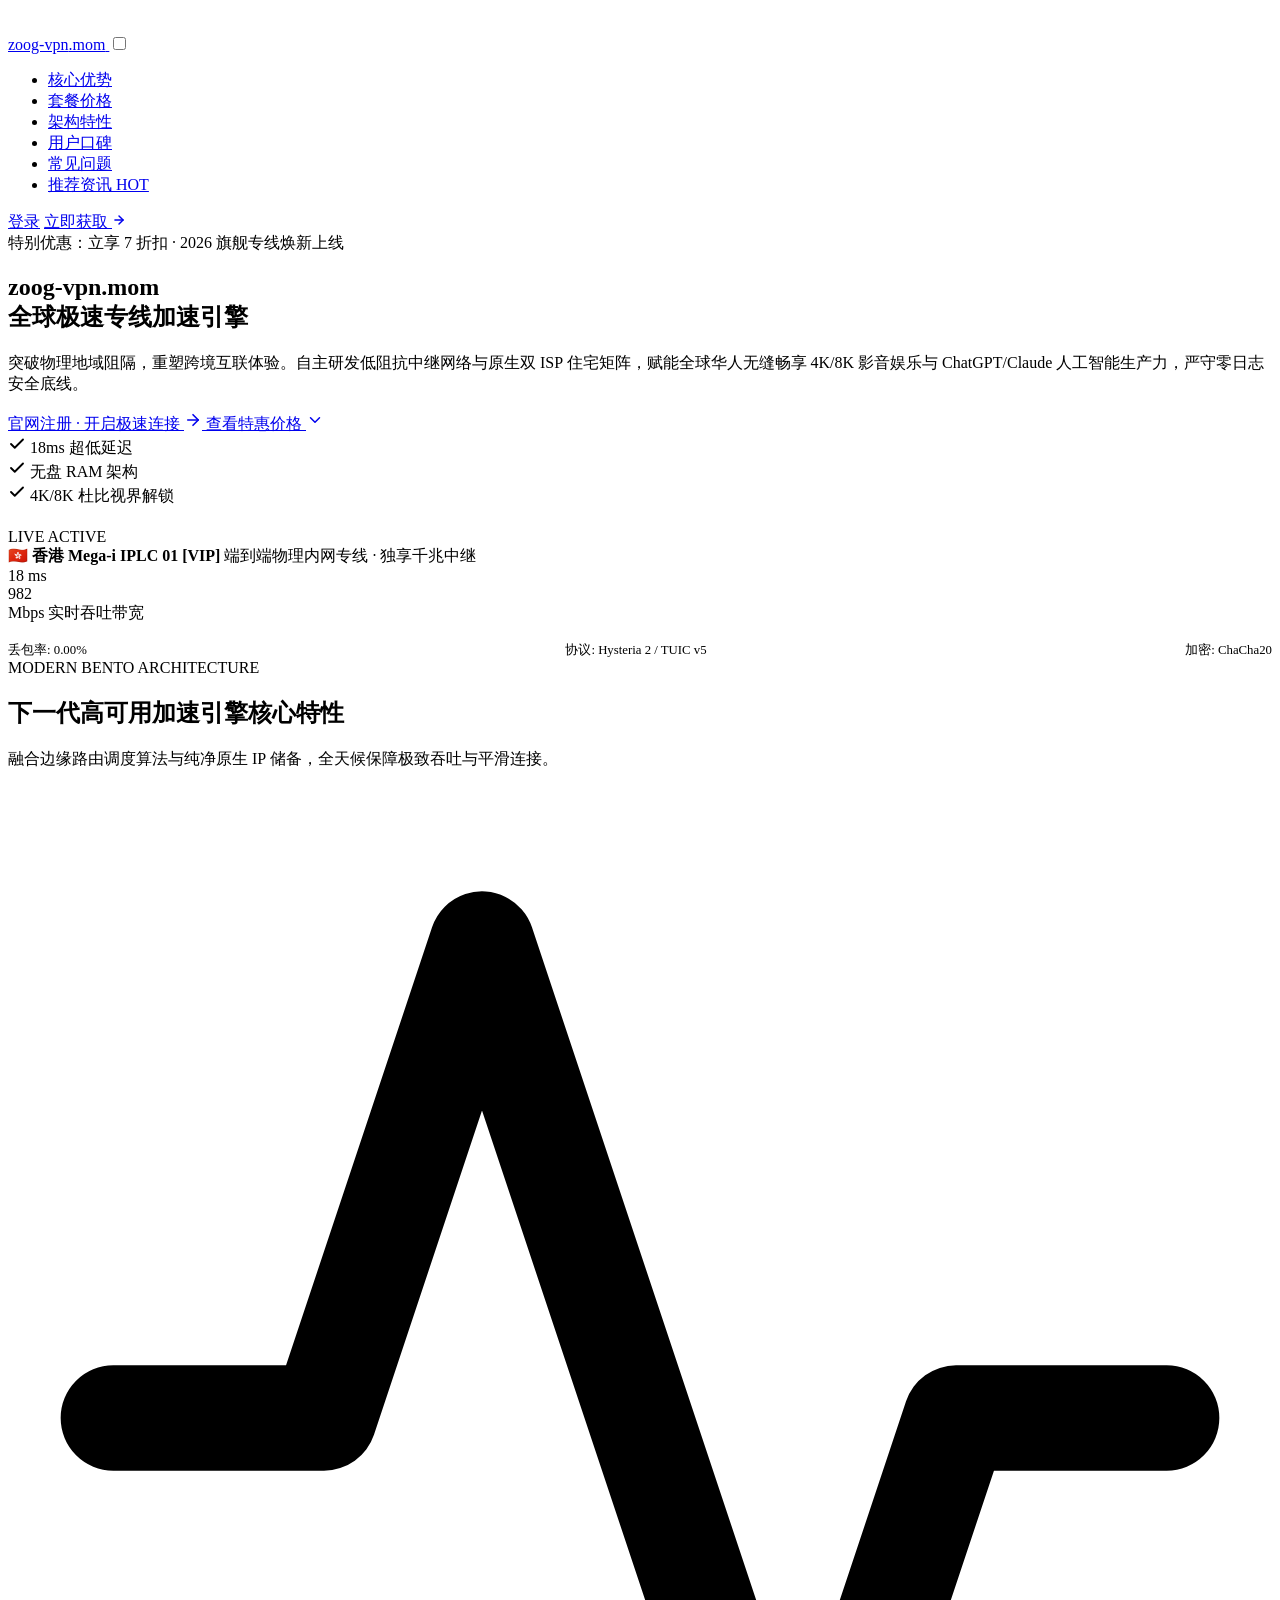
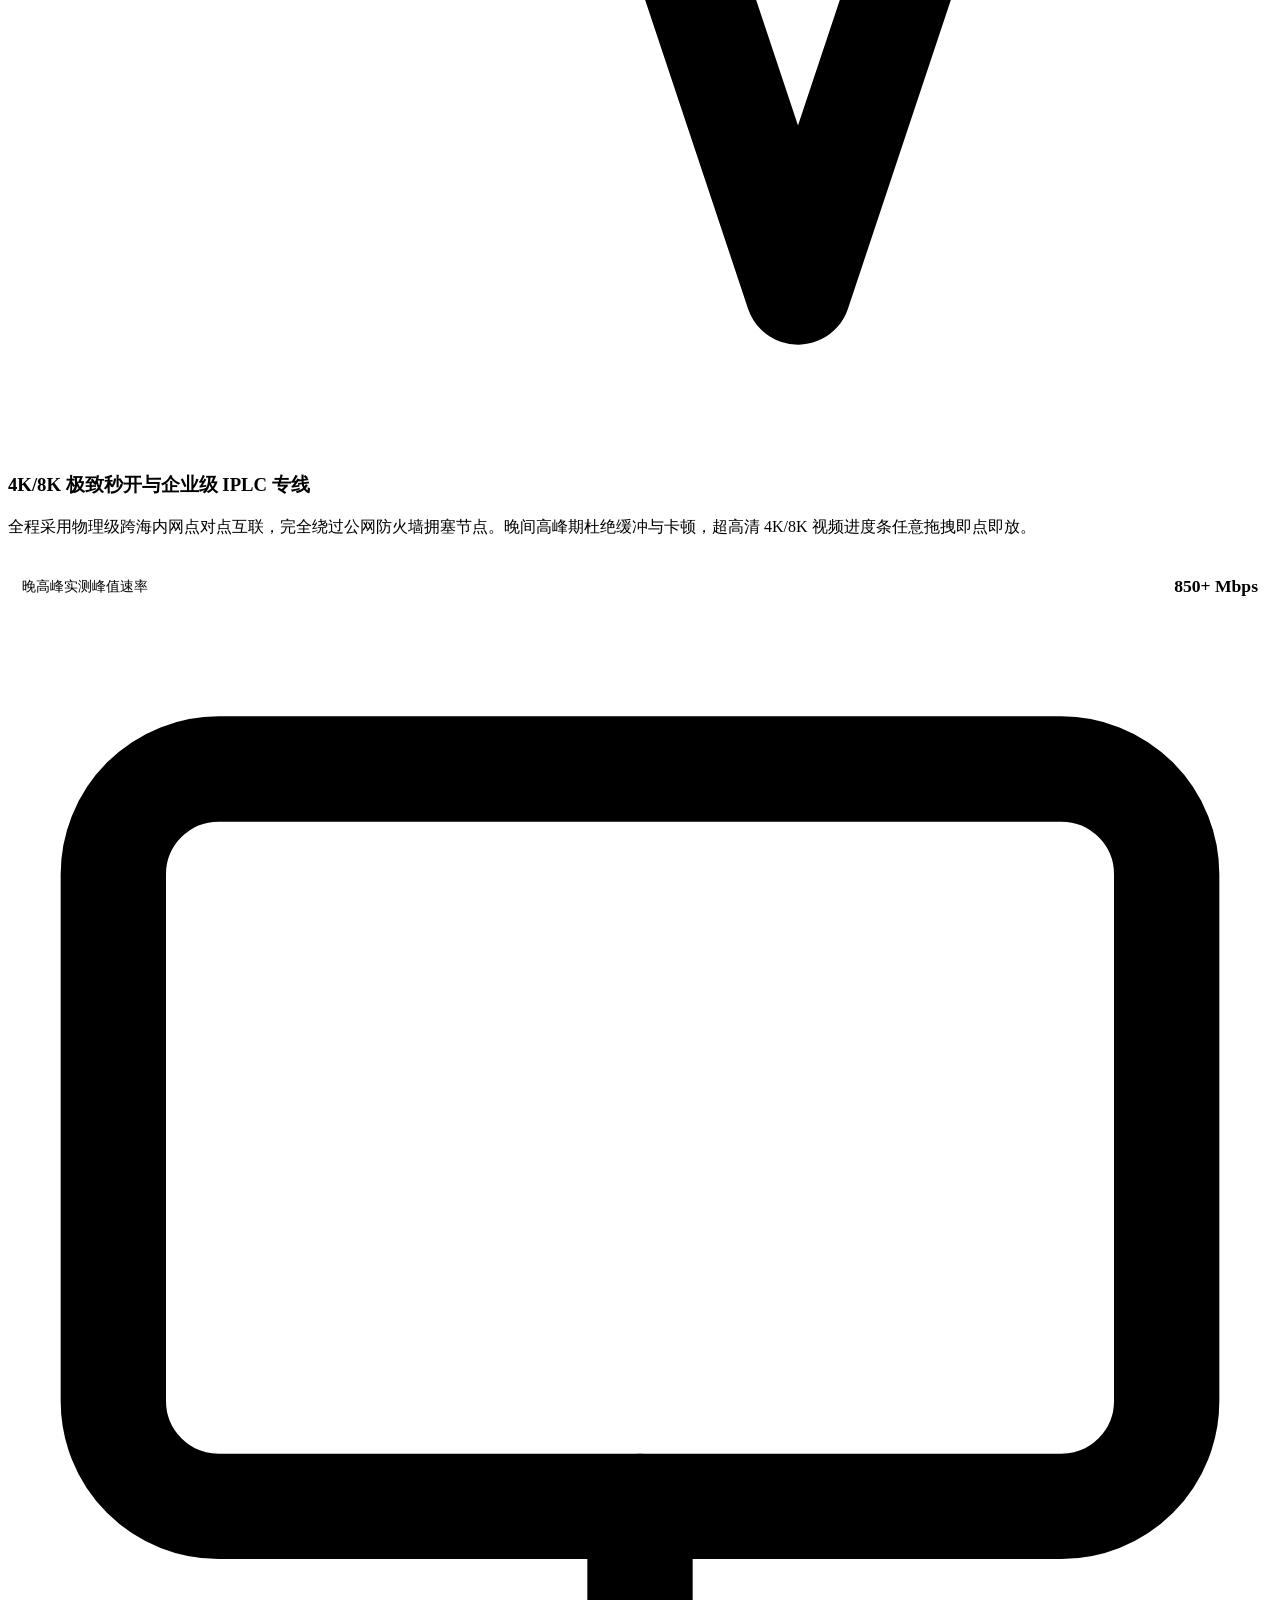
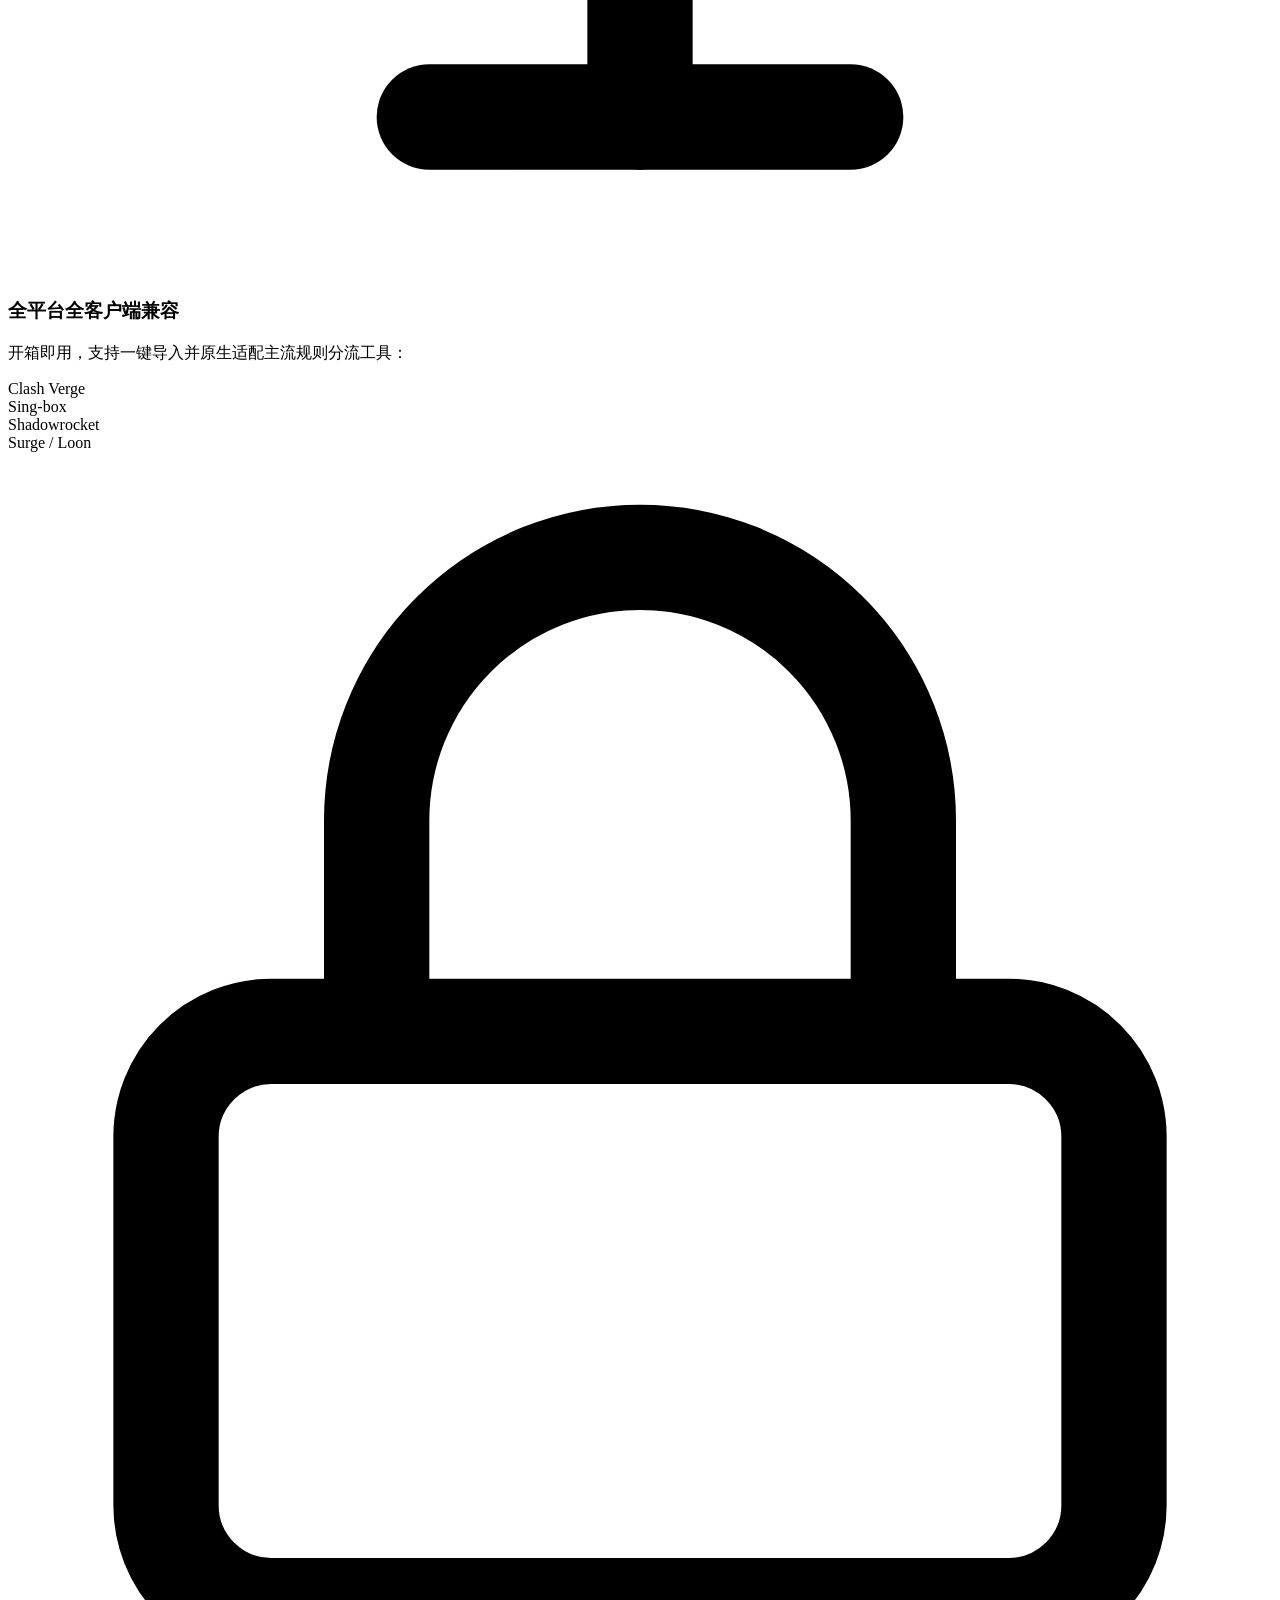
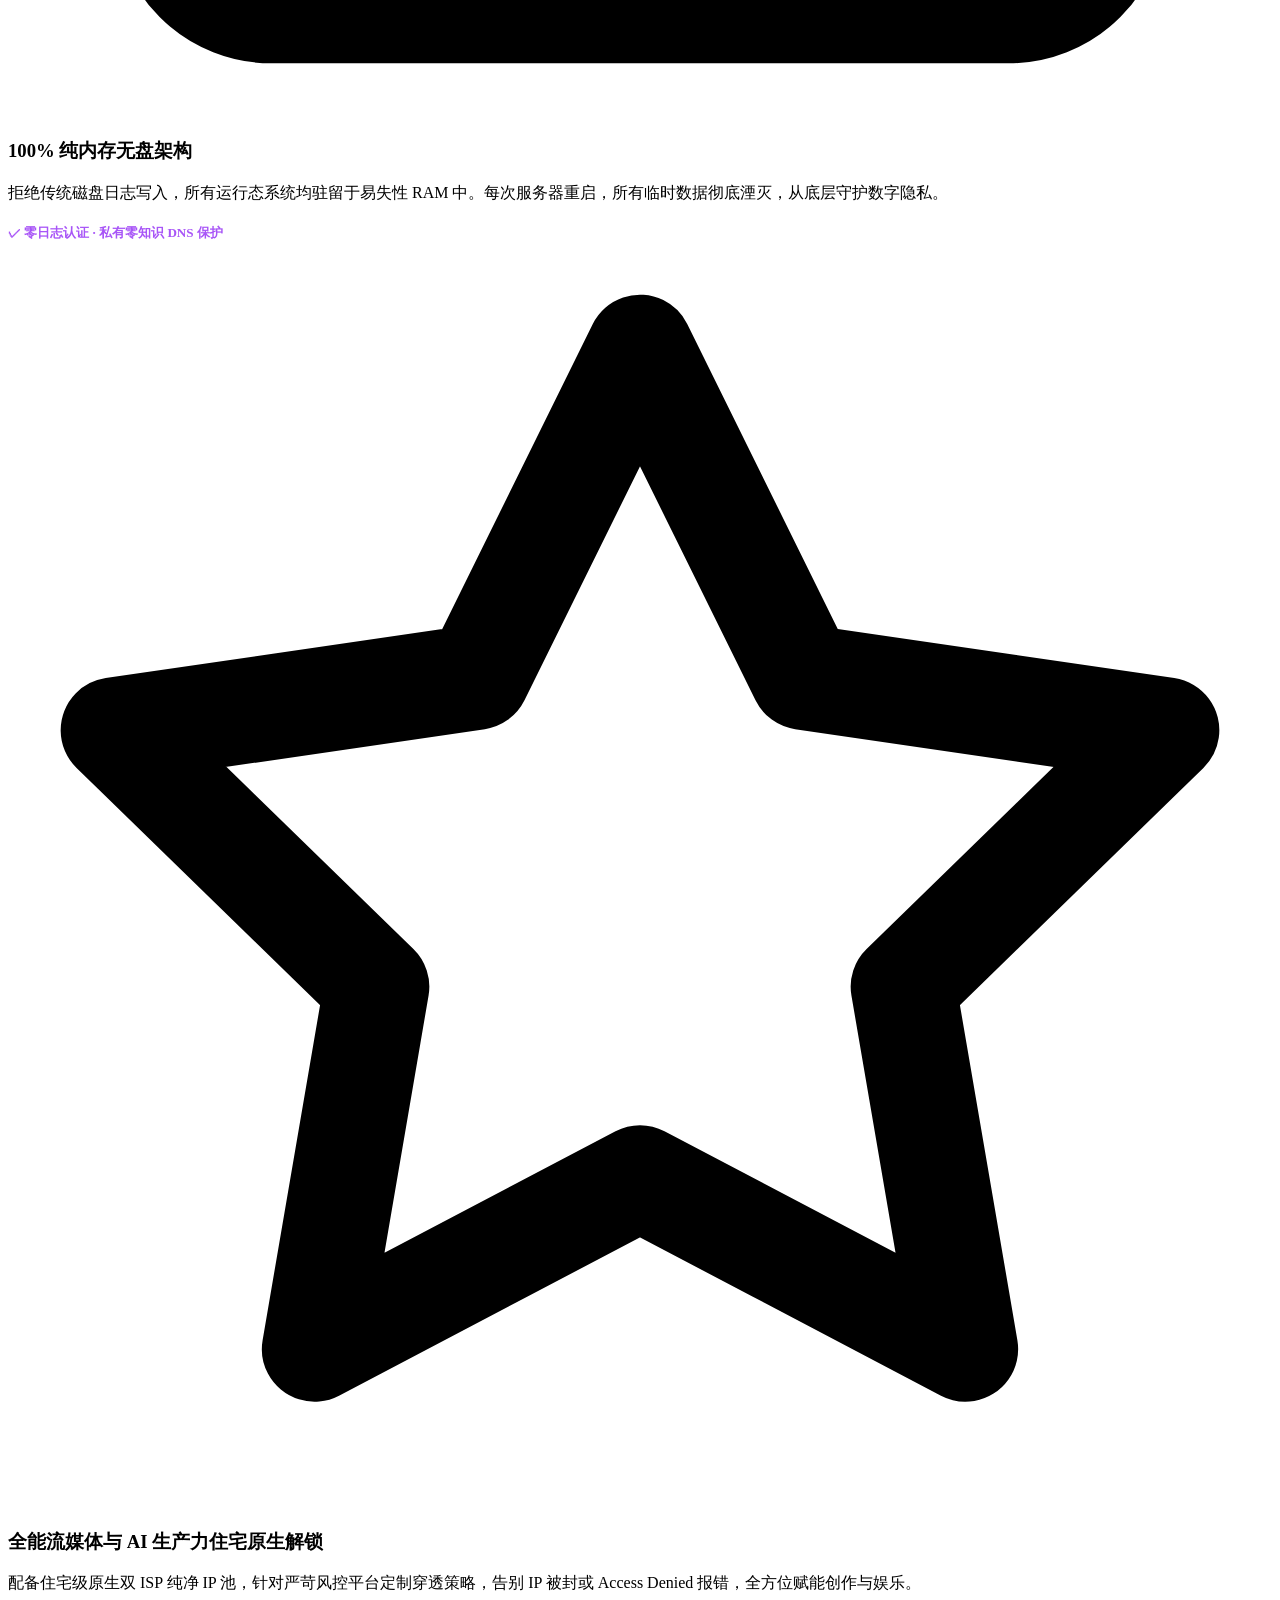
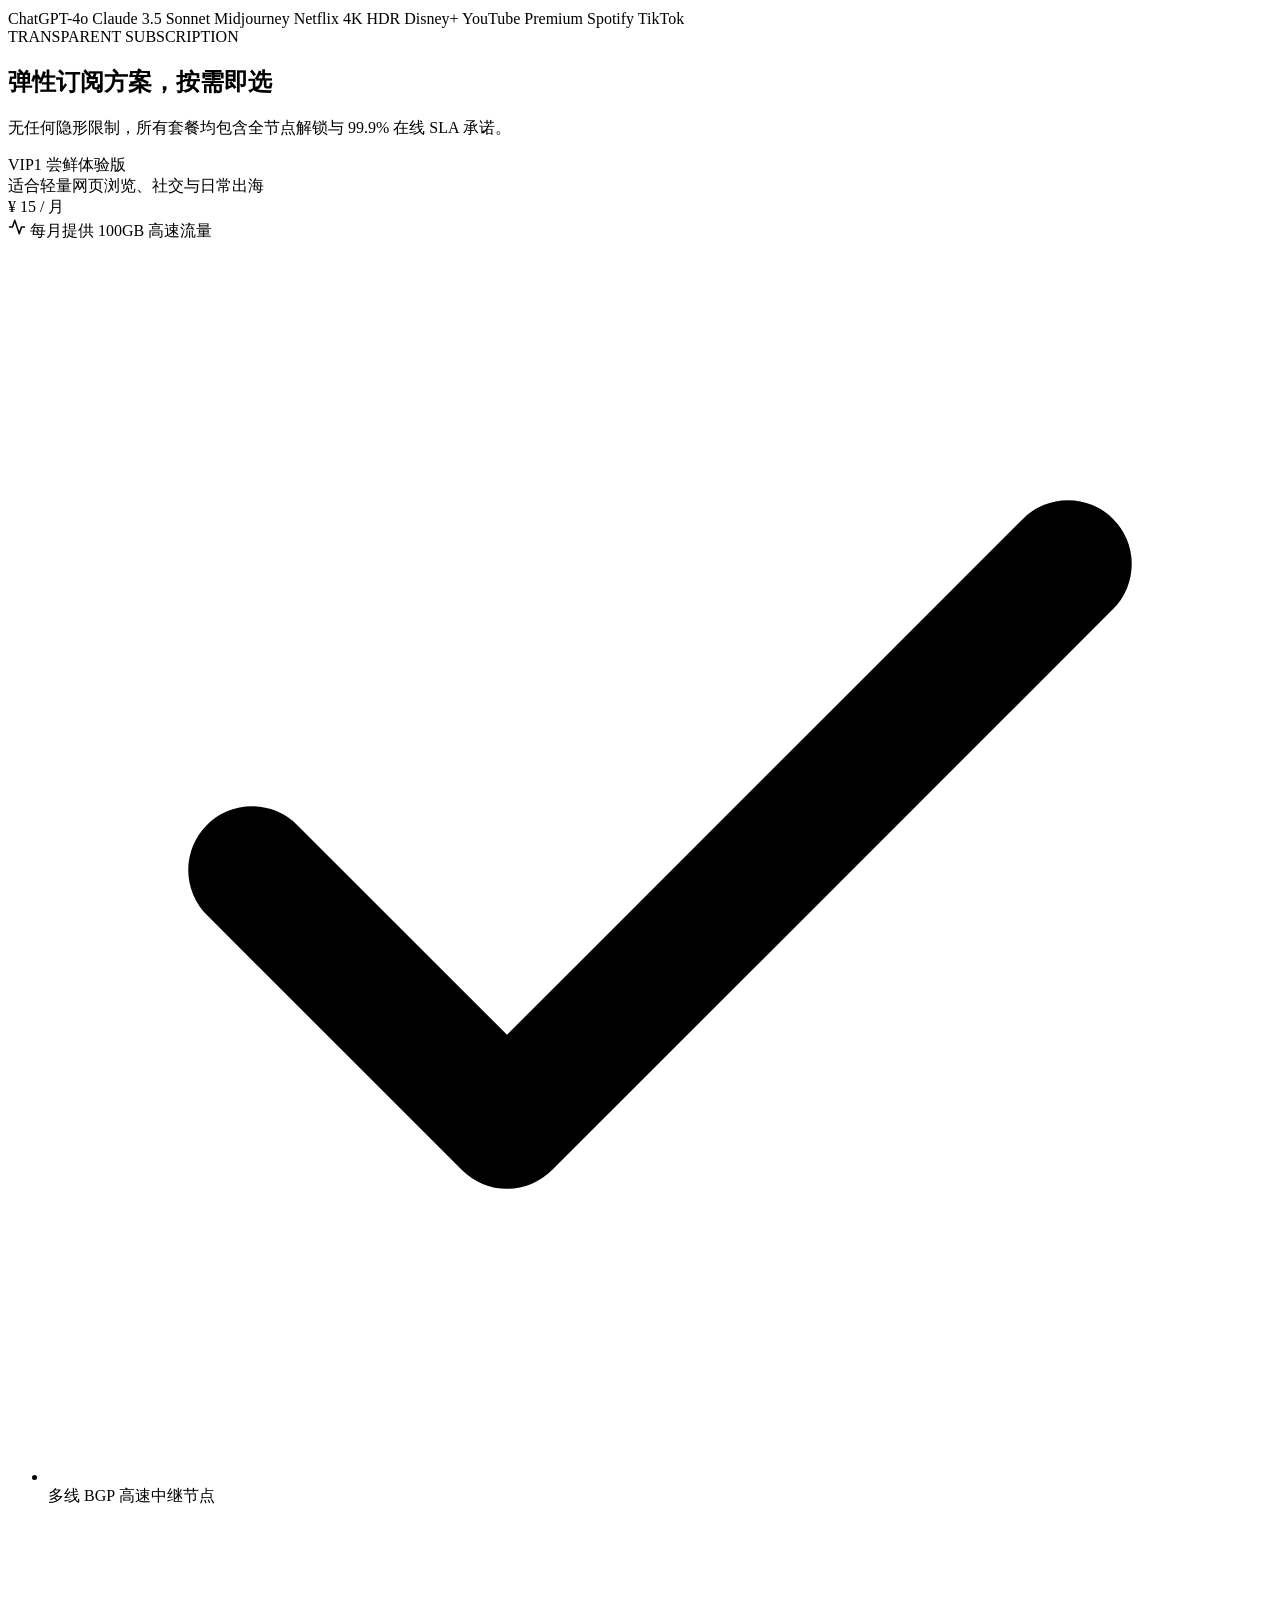
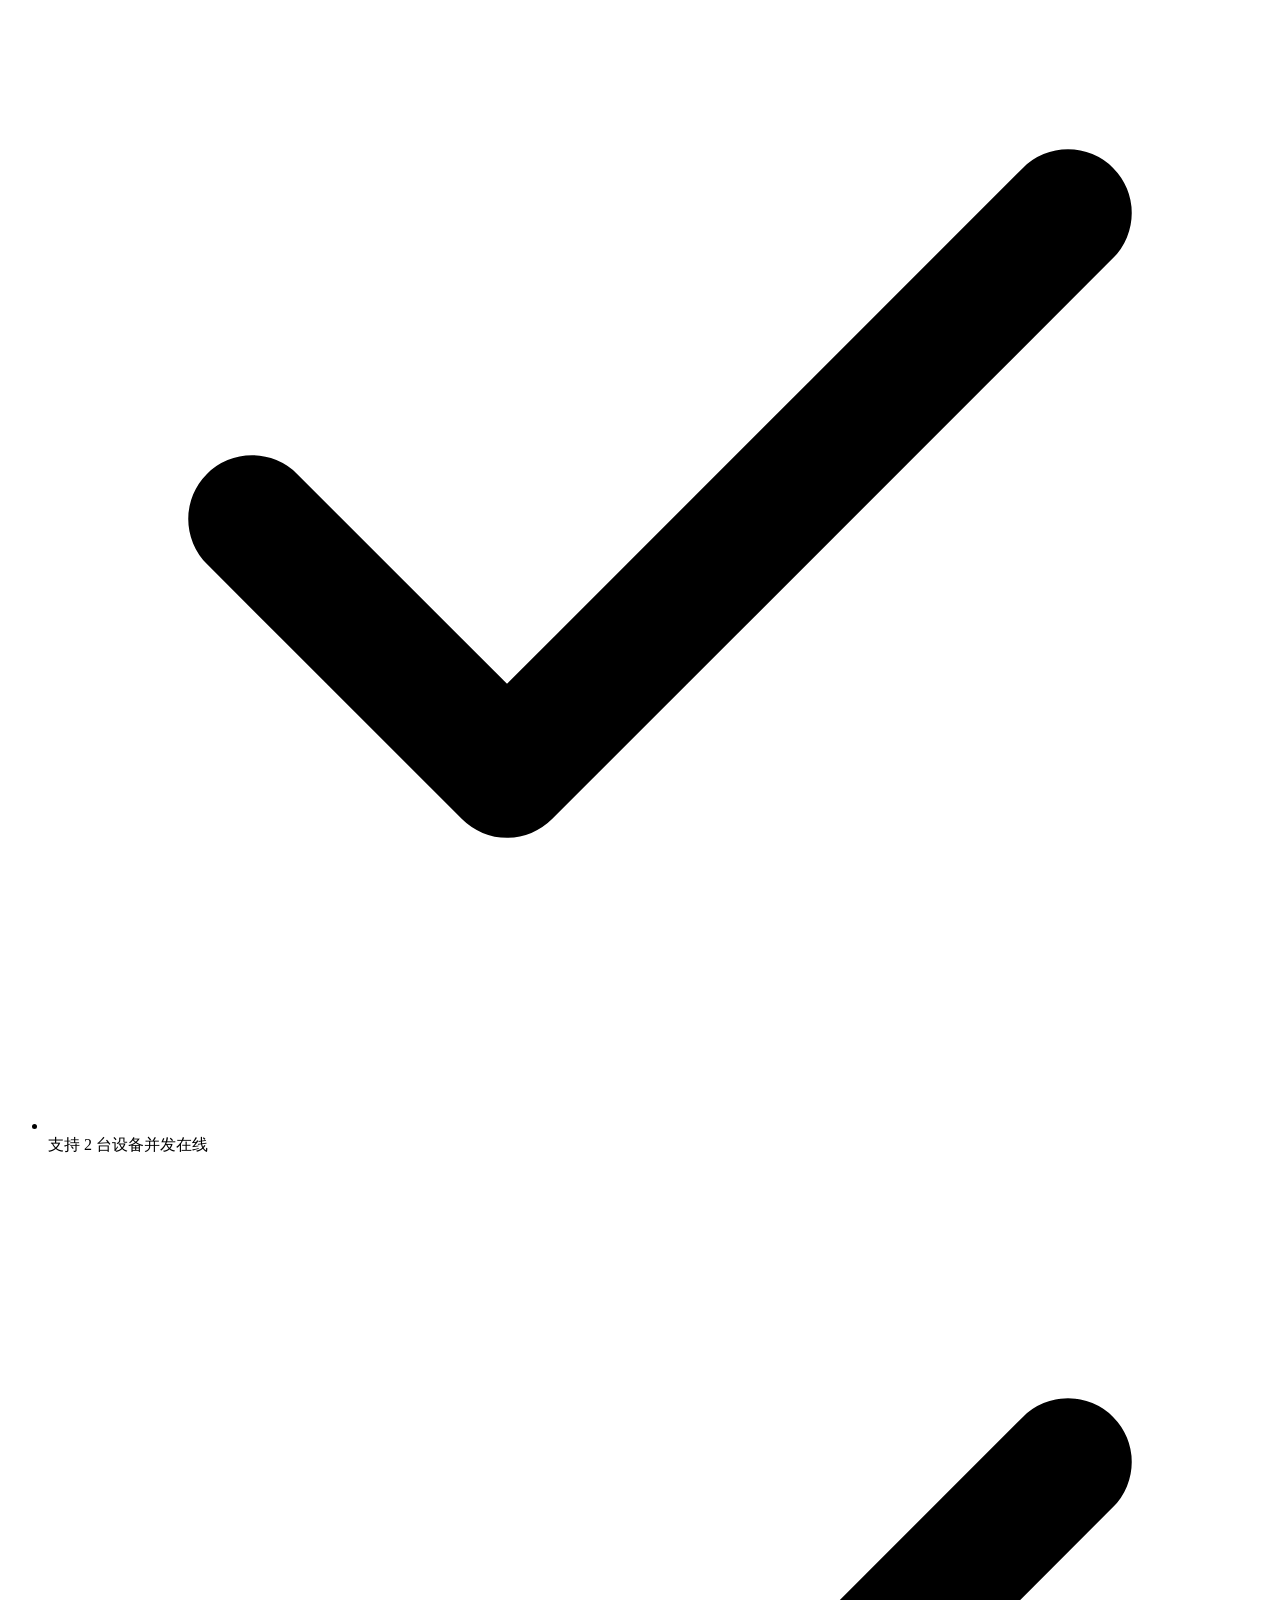
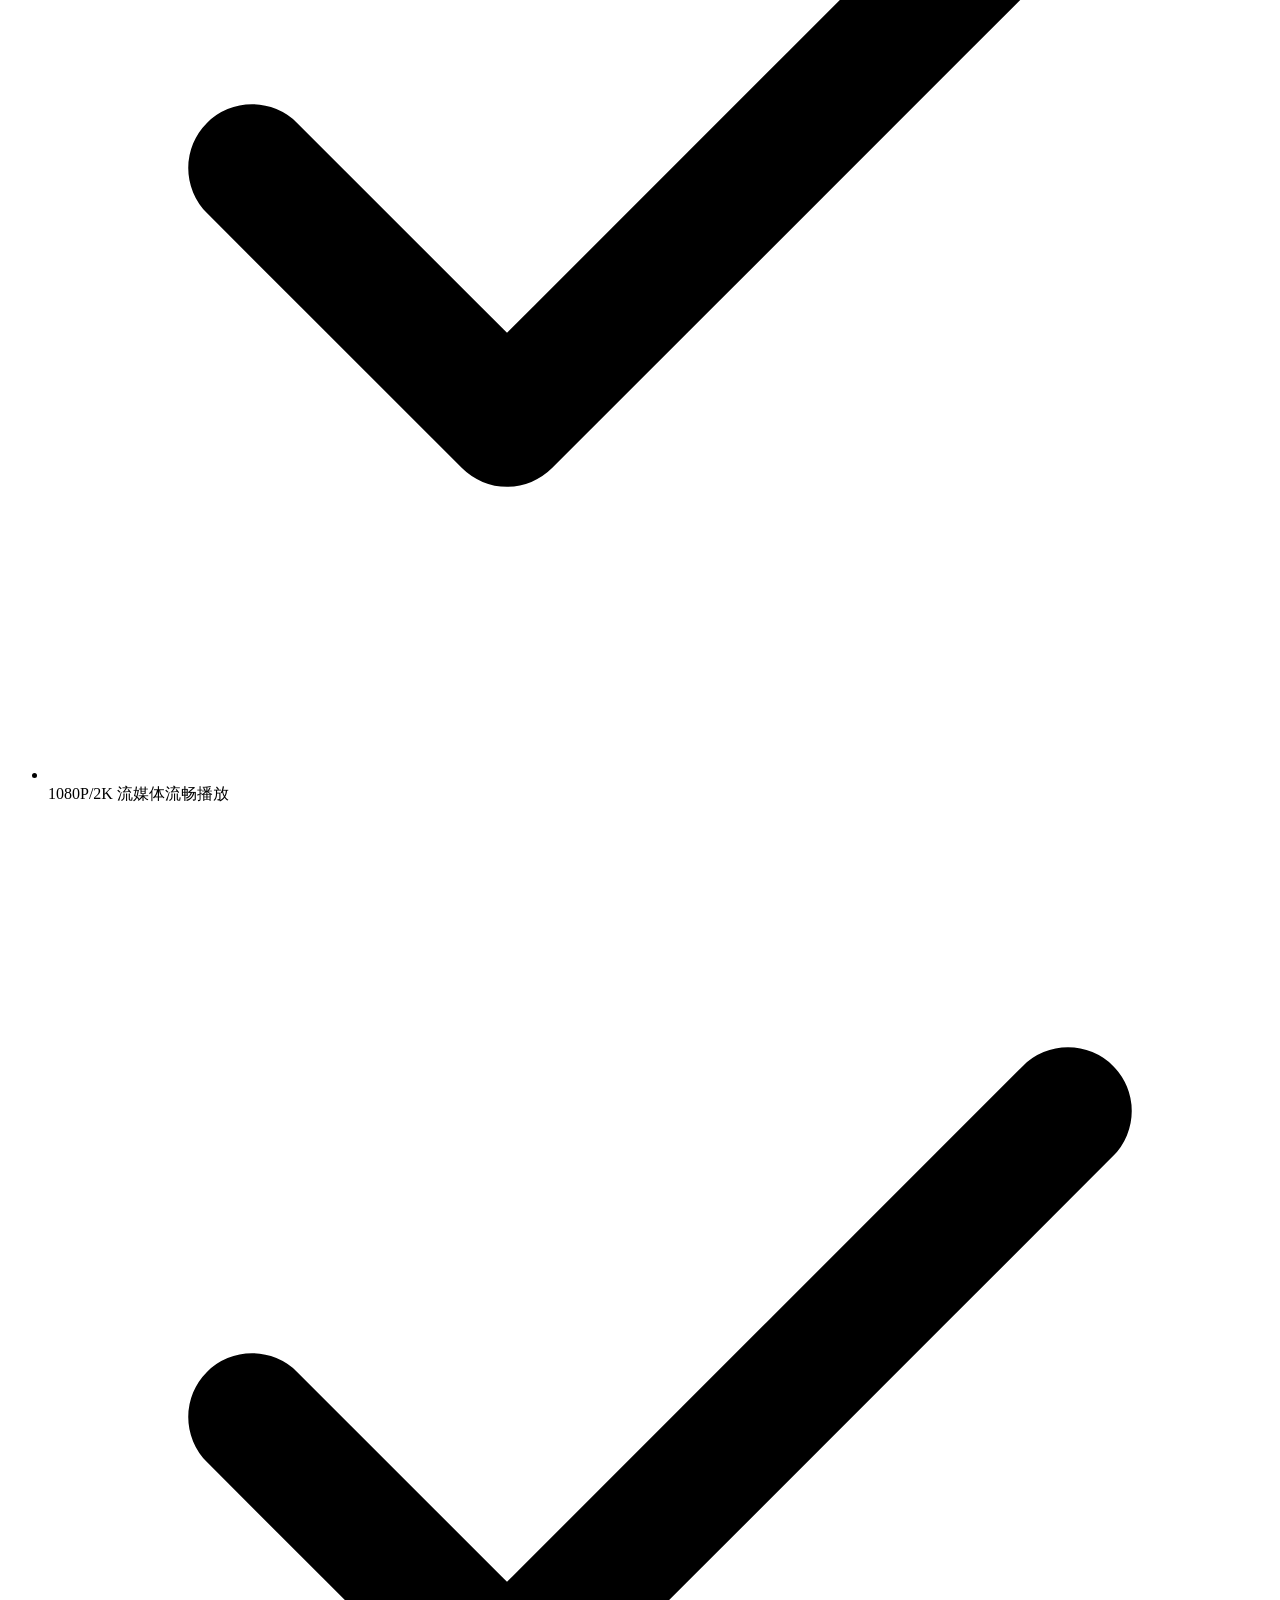
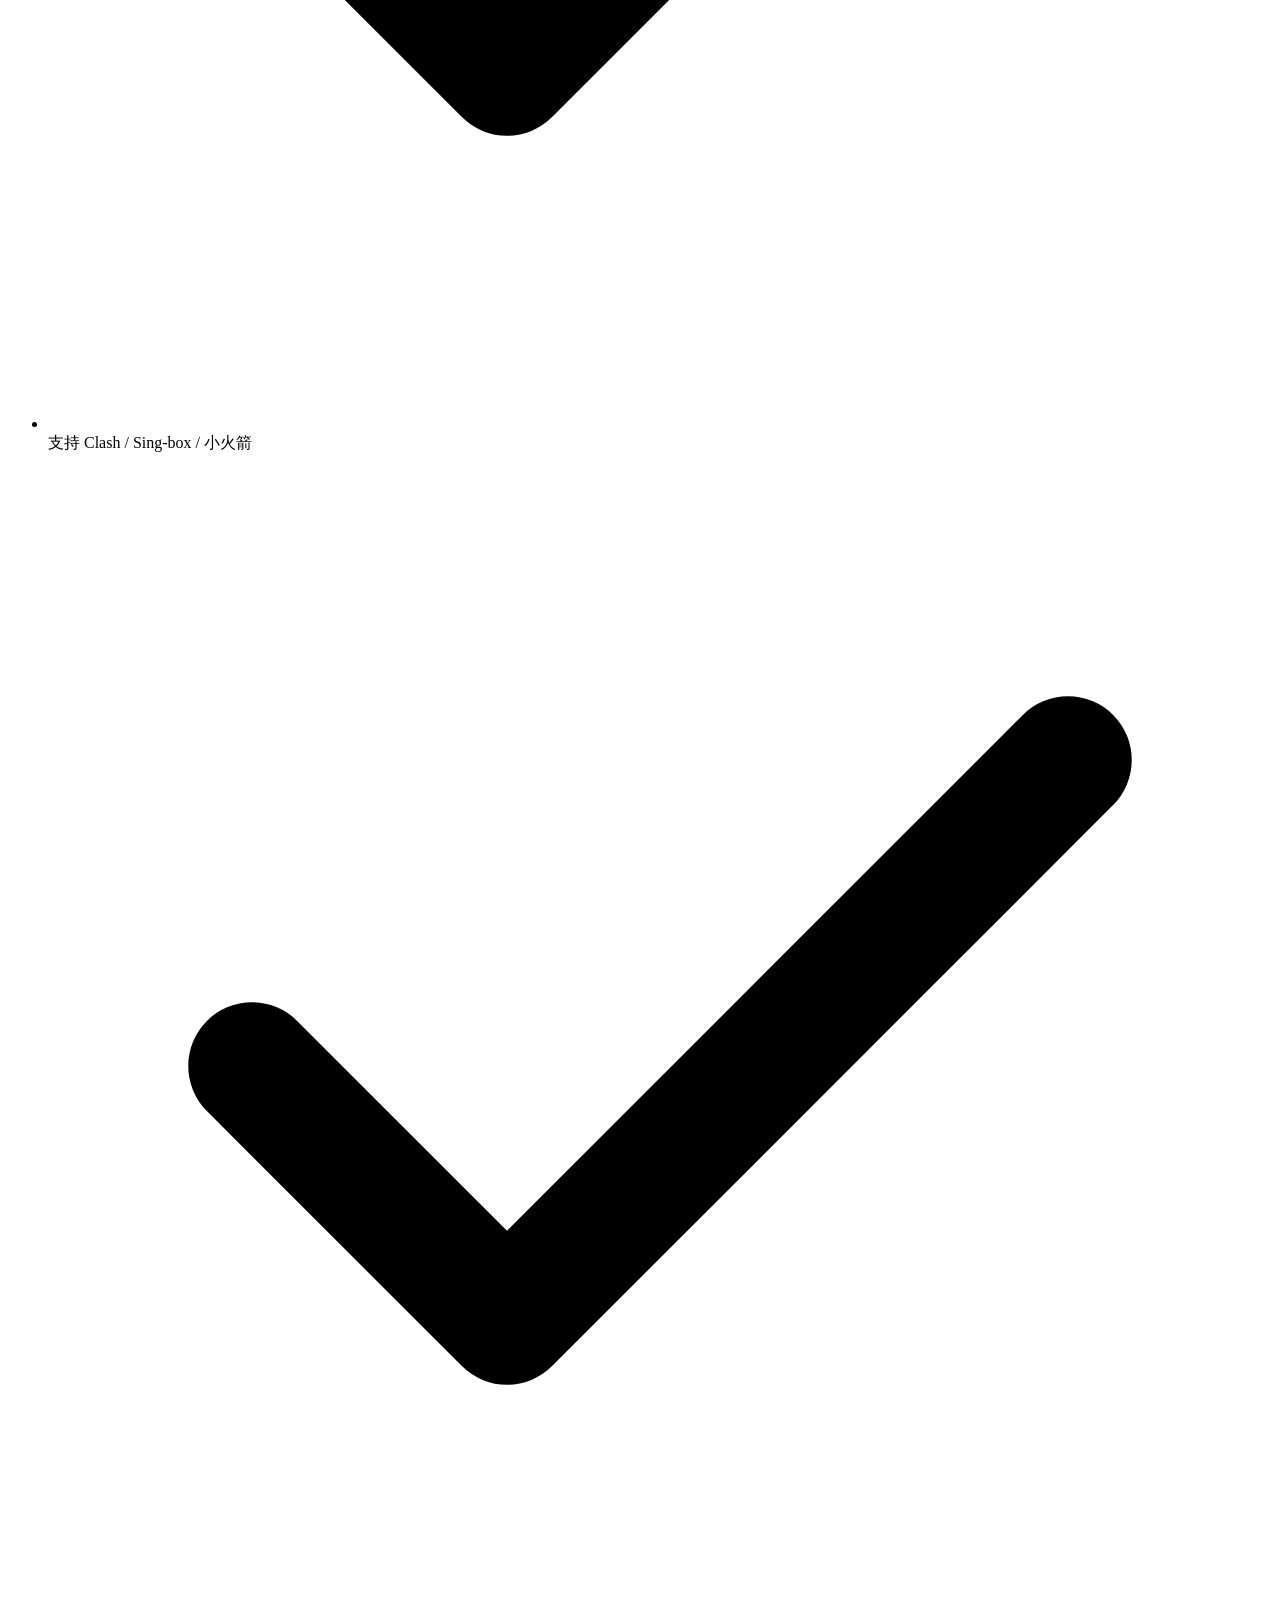
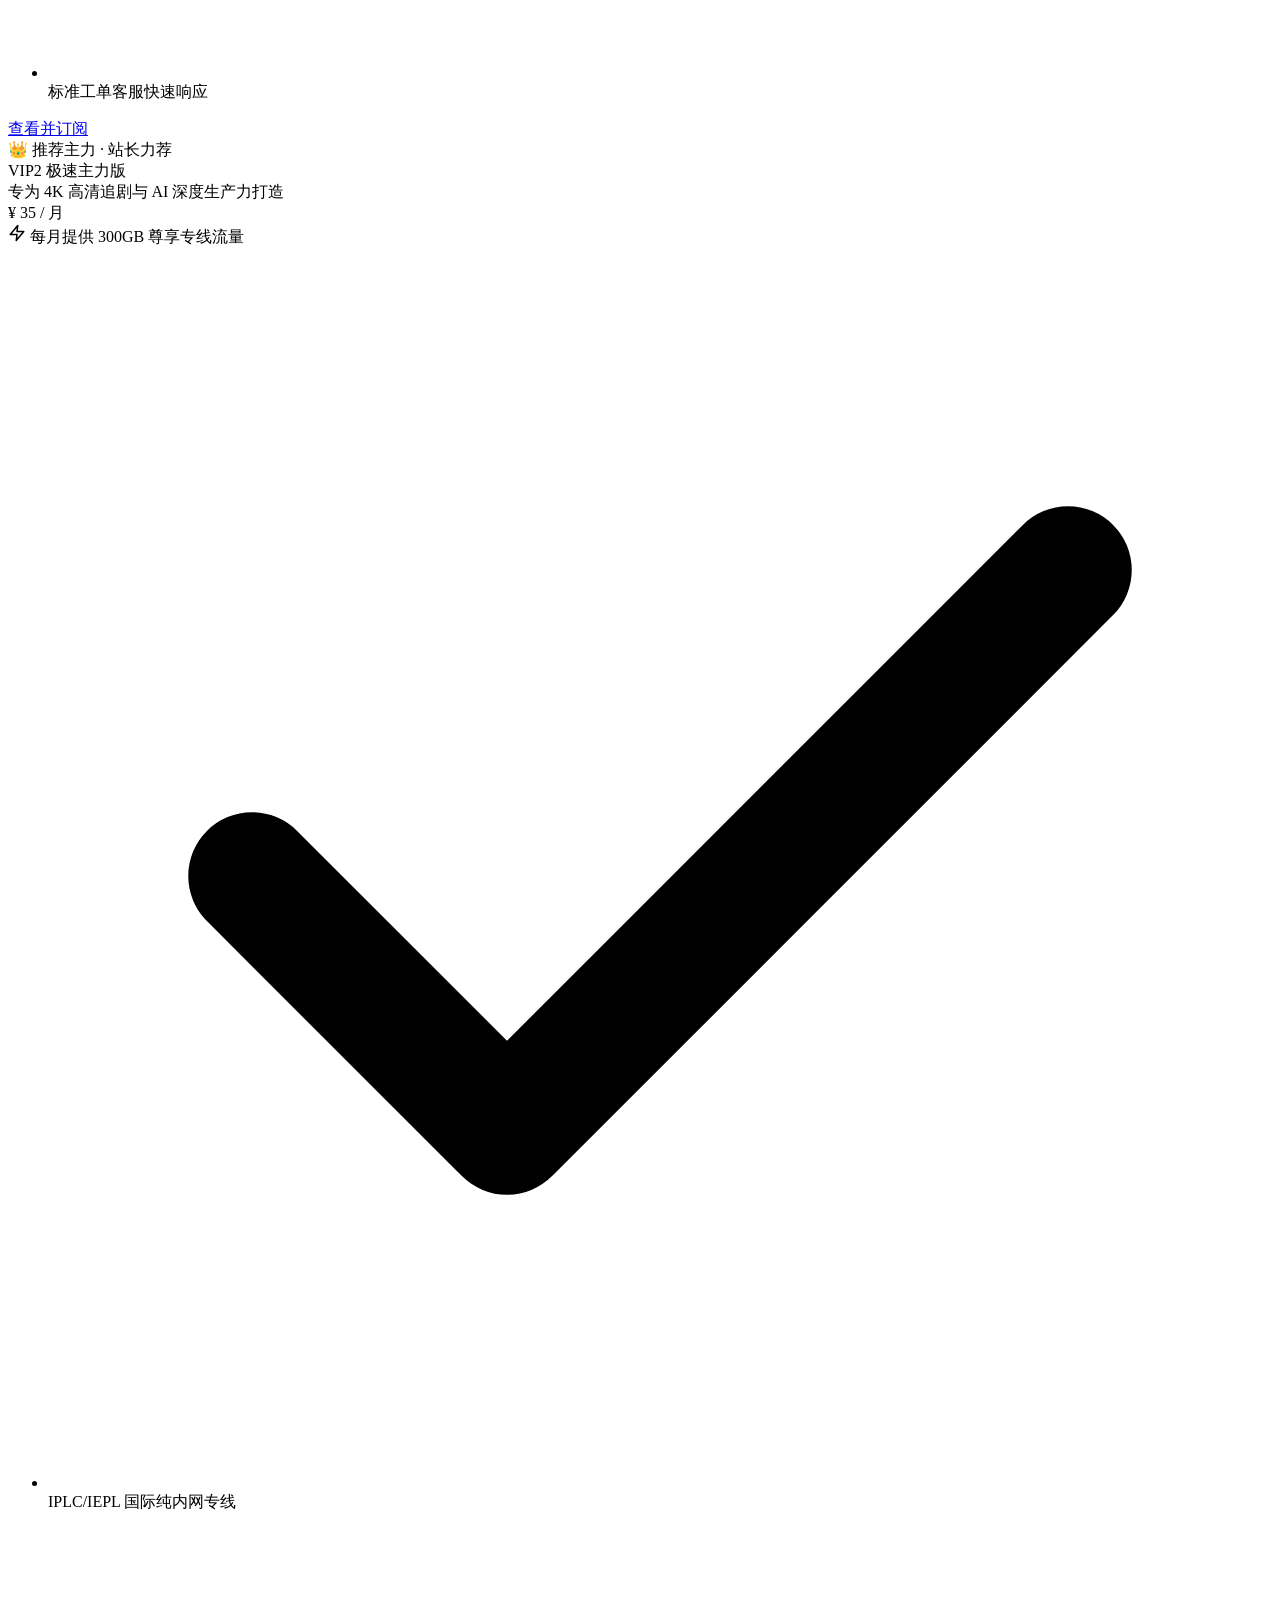
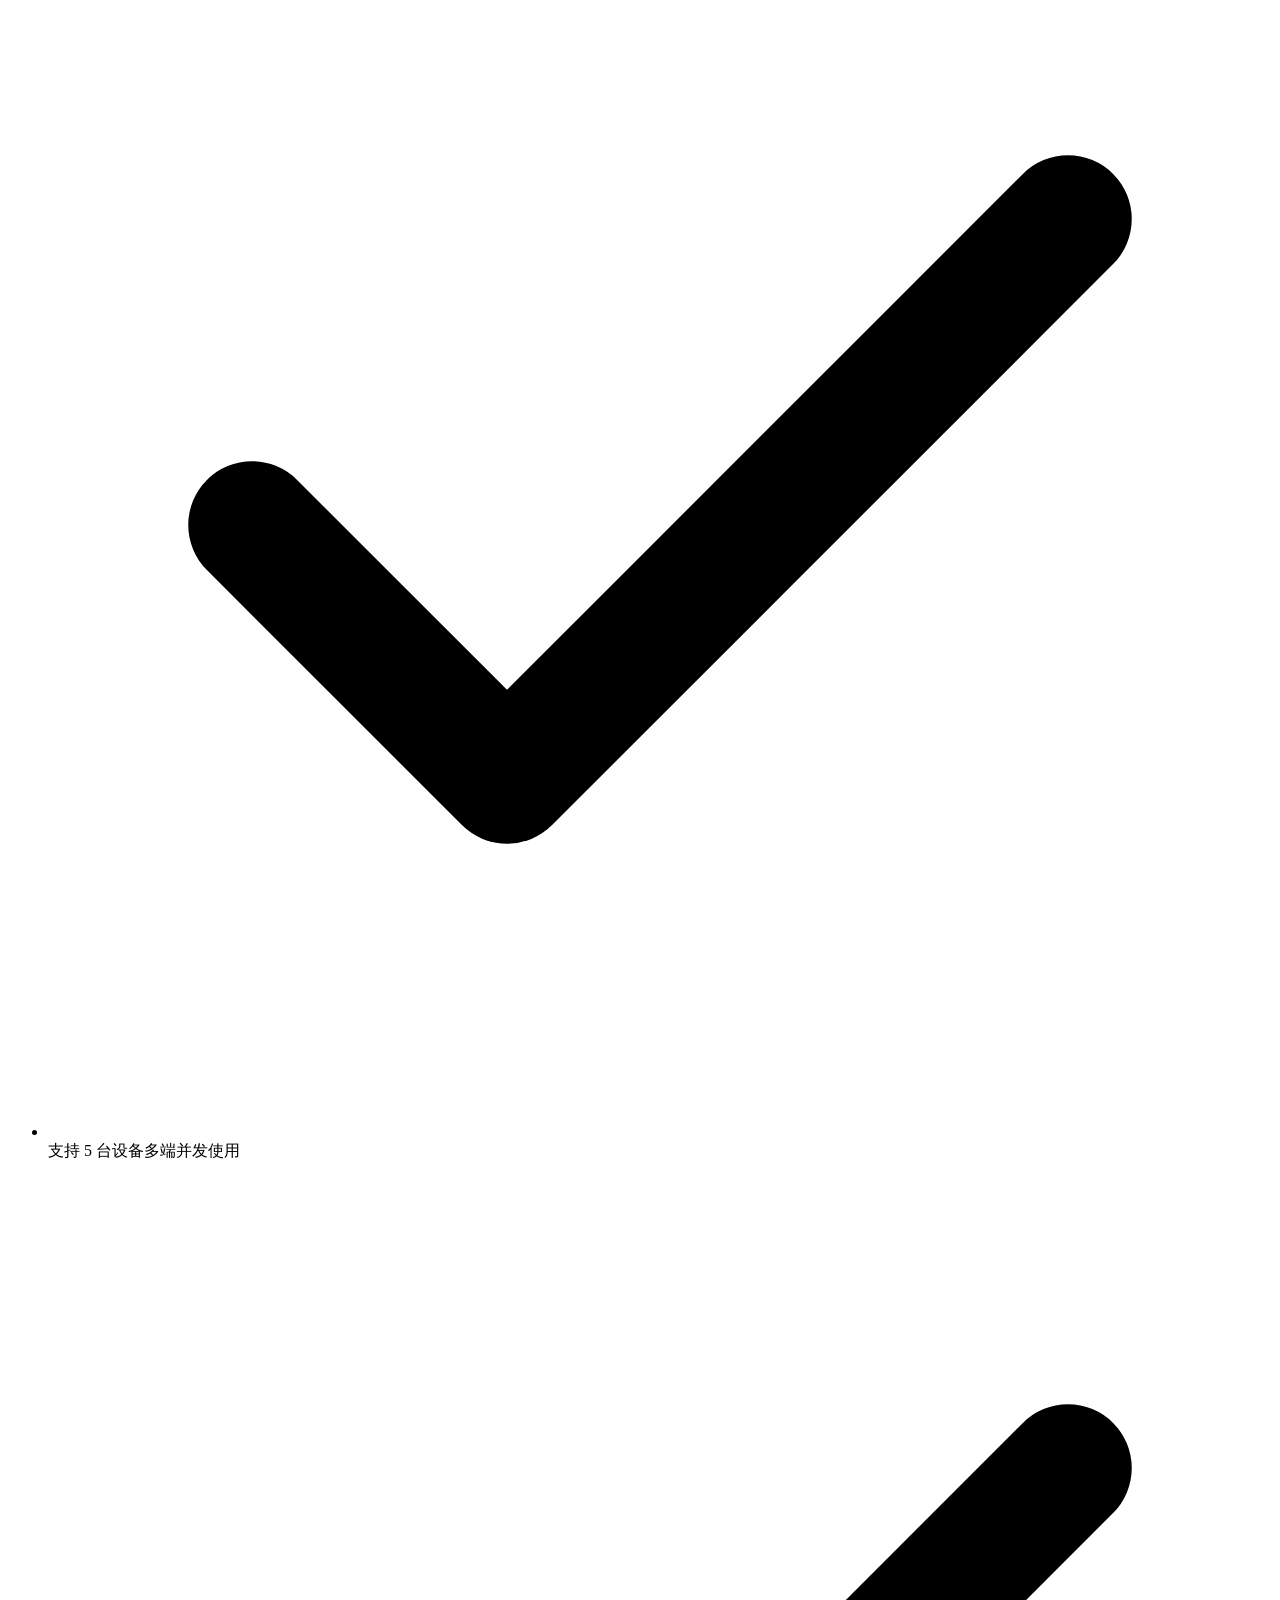
==== index.html @ 7bb95af5 "Upload index.html via AutoUploader" ====
<!DOCTYPE html>
<html lang="zh-CN">
<head>
  <meta charset="UTF-8">
  <meta name="viewport" content="width=device-width, initial-scale=1.0">
  <title>zoog-vpn.mom 官网 - 2026高速稳定网络加速器 | 4K流媒体与AI极速秒开机场推荐</title>
  
  <!-- TDK Meta Tags -->
  <meta name="description" content="zoog-vpn.mom 为全球华人与跨境办公提供新一代网络加速服务。基于全新高速专线中继与自研加密协议，实现全天候 4K/8K 流媒体与 AI 工具极速秒开，机场推荐首选方案。全球部署百条优化节点，严格践行零日志隐私政策，完美适配 Windows、Mac、iOS 全平台。立即注册尊享 7 折专属优惠！">
  <meta name="keywords" content="zoog-vpn.mom, 网络加速, 极速秒开，机场推荐, 2026机场推荐, clash加速器, 专线加速器, 科学上网, 翻墙梯子, 4K流媒体解锁, ChatGPT加速器">
  <meta name="author" content="zoog-vpn.mom">
  <meta name="robots" content="index, follow">
  <link rel="canonical" href="https://zoog-vpn.mom/">

  <!-- Open Graph -->
  <meta property="og:type" content="website">
  <meta property="og:url" content="https://zoog-vpn.mom/">
  <meta property="og:title" content="zoog-vpn.mom 官网 - 2026高速稳定网络加速器 | 4K流媒体与AI极速秒开机场推荐">
  <meta property="og:description" content="zoog-vpn.mom 为全球华人与跨境办公提供新一代网络加速服务。基于全新高速专线中继与自研加密协议，实现全天候 4K/8K 流媒体与 AI 工具极速秒开，机场推荐首选方案。">
  <meta property="og:image" content="https://zoog-vpn.mom/og-cover.png">
  <meta property="og:site_name" content="zoog-vpn.mom">

  <!-- Twitter Card -->
  <meta name="twitter:card" content="summary_large_image">
  <meta name="twitter:title" content="zoog-vpn.mom 官网 - 2026高速稳定网络加速器 | 4K流媒体与AI极速秒开机场推荐">
  <meta name="twitter:description" content="zoog-vpn.mom 为全球华人与跨境办公提供新一代网络加速服务。基于全新高速专线中继与自研加密协议，实现全天候 4K/8K 流媒体与 AI 工具极速秒开。">
  <meta name="twitter:image" content="https://zoog-vpn.mom/og-cover.png">

  <!-- Schema.org Product JSON-LD Structured Data -->
  <script type="application/ld+json">
  {
    "@context": "https://schema.org/",
    "@type": "Product",
    "name": "zoog-vpn.mom 网络加速服务",
    "image": "https://zoog-vpn.mom/og-cover.png",
    "description": "基于全新高速专线中继与自研加密协议，实现全天候 4K/8K 流媒体与 AI 工具极速秒开，全球部署百条优化节点，严格践行零日志隐私政策。",
    "brand": {
      "@type": "Brand",
      "name": "zoog-vpn.mom"
    },
    "offers": {
      "@type": "AggregateOffer",
      "priceCurrency": "CNY",
      "lowPrice": "15.00",
      "highPrice": "58.00",
      "offerCount": "3",
      "price": "15.00"
    },
    "aggregateRating": {
      "@type": "AggregateRating",
      "ratingValue": "4.9",
      "bestRating": "5",
      "worstRating": "1",
      "ratingCount": "592"
    }
  }
  </script>

  <link rel="stylesheet" href="style.css">
</head>
<body>

  <!-- Floating Pill Navbar -->
  <header class="header">
    <div class="container">
      <div class="header-inner">
        <!-- Logo -->
        <a href="index.html" class="brand-logo" aria-label="zoog-vpn.mom 首页">
          <div class="logo-badge">
            <svg width="22" height="22" viewBox="0 0 24 24" fill="none" stroke="#fff" stroke-width="2.5" stroke-linecap="round" stroke-linejoin="round" aria-hidden="true">
              <polygon points="13 2 3 14 12 14 11 22 21 10 12 10 13 2"></polygon>
            </svg>
          </div>
          <span>zoog-vpn<span class="domain-mom">.mom</span></span>
        </a>

        <!-- Mobile Checkbox Toggle -->
        <input type="checkbox" id="nav-check" aria-label="切换菜单">
        <label for="nav-check" class="mobile-btn" aria-label="打开导航菜单">
          <span></span>
          <span></span>
          <span></span>
        </label>

        <!-- Navigation Links -->
        <ul class="nav-links">
          <li><a href="#features">核心优势</a></li>
          <li><a href="#pricing">套餐价格</a></li>
          <li><a href="#architecture">架构特性</a></li>
          <li><a href="#reviews">用户口碑</a></li>
          <li><a href="#faq">常见问题</a></li>
          <li>
            <a href="insights.html">
              推荐资讯
              <span class="nav-tag-badge">HOT</span>
            </a>
          </li>
        </ul>

        <!-- Action Buttons -->
        <div class="nav-cta-group">
          <a href="https://vip06.flyvaff.com/#/?code=QKMquNHW" target="_blank" rel="nofollow" class="btn-nav-ghost">登录</a>
          <a href="https://vip06.flyvaff.com/#/?code=QKMquNHW" target="_blank" rel="nofollow" class="btn-nav-primary">
            立即获取
            <svg width="14" height="14" viewBox="0 0 24 24" fill="none" stroke="currentColor" stroke-width="2.5" stroke-linecap="round" stroke-linejoin="round" aria-hidden="true">
              <line x1="5" y1="12" x2="19" y2="12"></line>
              <polyline points="12 5 19 12 12 19"></polyline>
            </svg>
          </a>
        </div>
      </div>
    </div>
  </header>

  <!-- Hero Section (Split Asymmetrical Hero) -->
  <section class="hero-wrapper">
    <div class="container">
      <div class="hero-grid">
        <!-- Left: Text & Actions -->
        <div class="hero-intro">
          <div class="promo-chip">
            <span class="radar-blip"></span>
            <span>特别优惠：立享 7 折扣 · 2026 旗舰专线焕新上线</span>
          </div>

          <h1 class="hero-heading">
            <span class="gradient-text">zoog-vpn.mom</span><br>全球极速专线加速引擎
          </h1>

          <p class="hero-lead">
            突破物理地域阻隔，重塑跨境互联体验。自主研发低阻抗中继网络与原生双 ISP 住宅矩阵，赋能全球华人无缝畅享 4K/8K 影音娱乐与 ChatGPT/Claude 人工智能生产力，严守零日志安全底线。
          </p>

          <div class="hero-actions">
            <a href="https://vip06.flyvaff.com/#/?code=QKMquNHW" target="_blank" rel="nofollow" class="btn-aurora-glow">
              官网注册 · 开启极速连接
              <svg width="18" height="18" viewBox="0 0 24 24" fill="none" stroke="currentColor" stroke-width="2.2" stroke-linecap="round" stroke-linejoin="round" aria-hidden="true">
                <line x1="5" y1="12" x2="19" y2="12"></line>
                <polyline points="12 5 19 12 12 19"></polyline>
              </svg>
            </a>
            <a href="#pricing" class="btn-glass-secondary">
              查看特惠价格
              <svg width="18" height="18" viewBox="0 0 24 24" fill="none" stroke="currentColor" stroke-width="2" stroke-linecap="round" stroke-linejoin="round" aria-hidden="true">
                <polyline points="6 9 12 15 18 9"></polyline>
              </svg>
            </a>
          </div>

          <div class="hero-trust-chips">
            <div class="trust-chip">
              <svg width="18" height="18" viewBox="0 0 24 24" fill="none" stroke="currentColor" stroke-width="2.5" stroke-linecap="round" stroke-linejoin="round" aria-hidden="true"><polyline points="20 6 9 17 4 12"></polyline></svg>
              <span>18ms 超低延迟</span>
            </div>
            <div class="trust-chip">
              <svg width="18" height="18" viewBox="0 0 24 24" fill="none" stroke="currentColor" stroke-width="2.5" stroke-linecap="round" stroke-linejoin="round" aria-hidden="true"><polyline points="20 6 9 17 4 12"></polyline></svg>
              <span>无盘 RAM 架构</span>
            </div>
            <div class="trust-chip">
              <svg width="18" height="18" viewBox="0 0 24 24" fill="none" stroke="currentColor" stroke-width="2.5" stroke-linecap="round" stroke-linejoin="round" aria-hidden="true"><polyline points="20 6 9 17 4 12"></polyline></svg>
              <span>4K/8K 杜比视界解锁</span>
            </div>
          </div>
        </div>

        <!-- Right: Live Speed Cockpit Visualizer -->
        <div class="speed-cockpit-card" aria-label="zoog-vpn.mom 实时专线速率座舱">
          <div class="cockpit-header">
            <span style="font-weight: 700; font-size: 0.95rem; color: #fff;">全球骨干专线遥测仪</span>
            <div class="cockpit-badge">
              <span class="dot"></span>
              <span>LIVE ACTIVE</span>
            </div>
          </div>

          <div class="node-status-box">
            <div class="node-title-group">
              <strong>🇭🇰 香港 Mega-i IPLC 01 [VIP]</strong>
              <span>端到端物理内网专线 · 独享千兆中继</span>
            </div>
            <span class="latency-value">18 ms</span>
          </div>

          <div class="speed-dial-center">
            <div class="speed-gauge-number">982</div>
            <div class="speed-unit">Mbps 实时吞吐带宽</div>
          </div>

          <div class="speed-bar-wrapper">
            <div class="speed-bar-fill"></div>
          </div>

          <div style="display: flex; justify-content: space-between; margin-top: 18px; font-size: 0.8rem; color: var(--text-dim);">
            <span>丢包率: 0.00%</span>
            <span>协议: Hysteria 2 / TUIC v5</span>
            <span>加密: ChaCha20</span>
          </div>
        </div>
      </div>
    </div>
  </section>

  <!-- Bento Grid Section (Dynamic Cards Section) -->
  <section id="features" class="section-wrap">
    <div class="container">
      <div class="section-head">
        <span class="pill-eyebrow">MODERN BENTO ARCHITECTURE</span>
        <h2 class="section-h2">下一代高可用加速引擎核心特性</h2>
        <p class="section-p">融合边缘路由调度算法与纯净原生 IP 储备，全天候保障极致吞吐与平滑连接。</p>
      </div>

      <div class="bento-grid">
        <!-- Card 1: Span 8 - IPLC Speed -->
        <div class="bento-card bento-card-8">
          <div class="card-icon-aurora">
            <svg viewBox="0 0 24 24" fill="none" stroke="currentColor" stroke-width="2" stroke-linecap="round" stroke-linejoin="round" aria-hidden="true">
              <path d="M22 12h-4l-3 9L9 3l-3 9H2"></path>
            </svg>
          </div>
          <h3>4K/8K 极致秒开与企业级 IPLC 专线</h3>
          <p>
            全程采用物理级跨海内网点对点互联，完全绕过公网防火墙拥塞节点。晚间高峰期杜绝缓冲与卡顿，超高清 4K/8K 视频进度条任意拖拽即点即放。
          </p>
          <div style="margin-top: 24px; padding: 14px; background: rgba(255, 255, 255, 0.02); border-radius: var(--radius-sm); border: 1px solid var(--border-subtle); display: flex; justify-content: space-between; align-items: center;">
            <span style="font-size: 0.88rem; color: var(--text-muted);">晚高峰实测峰值速率</span>
            <span style="font-size: 1.1rem; font-weight: 800; color: var(--accent-emerald); font-family: var(--font-mono);">850+ Mbps</span>
          </div>
        </div>

        <!-- Card 2: Span 4 - Multi Client Support -->
        <div class="bento-card bento-card-4">
          <div class="card-icon-aurora">
            <svg viewBox="0 0 24 24" fill="none" stroke="currentColor" stroke-width="2" stroke-linecap="round" stroke-linejoin="round" aria-hidden="true">
              <rect x="2" y="3" width="20" height="14" rx="2" ry="2"></rect>
              <line x1="8" y1="21" x2="16" y2="21"></line>
              <line x1="12" y1="17" x2="12" y2="21"></line>
            </svg>
          </div>
          <h3>全平台全客户端兼容</h3>
          <p>开箱即用，支持一键导入并原生适配主流规则分流工具：</p>
          <div class="platform-grid">
            <div class="platform-box">Clash Verge</div>
            <div class="platform-box">Sing-box</div>
            <div class="platform-box">Shadowrocket</div>
            <div class="platform-box">Surge / Loon</div>
          </div>
        </div>

        <!-- Card 3: Span 4 - RAM Only -->
        <div class="bento-card bento-card-4">
          <div class="card-icon-aurora">
            <svg viewBox="0 0 24 24" fill="none" stroke="currentColor" stroke-width="2" stroke-linecap="round" stroke-linejoin="round" aria-hidden="true">
              <rect x="3" y="11" width="18" height="11" rx="2" ry="2"></rect>
              <path d="M7 11V7a5 5 0 0 1 10 0v4"></path>
            </svg>
          </div>
          <h3>100% 纯内存无盘架构</h3>
          <p>
            拒绝传统磁盘日志写入，所有运行态系统均驻留于易失性 RAM 中。每次服务器重启，所有临时数据彻底湮灭，从底层守护数字隐私。
          </p>
          <div style="margin-top: 20px; font-size: 0.82rem; color: #a855f7; font-weight: 600;">
            ✓ 零日志认证 · 私有零知识 DNS 保护
          </div>
        </div>

        <!-- Card 4: Span 8 - Streaming & AI -->
        <div class="bento-card bento-card-8">
          <div class="card-icon-aurora">
            <svg viewBox="0 0 24 24" fill="none" stroke="currentColor" stroke-width="2" stroke-linecap="round" stroke-linejoin="round" aria-hidden="true">
              <polygon points="12 2 15.09 8.26 22 9.27 17 14.14 18.18 21.02 12 17.77 5.82 21.02 7 14.14 2 9.27 8.91 8.26 12 2"></polygon>
            </svg>
          </div>
          <h3>全能流媒体与 AI 生产力住宅原生解锁</h3>
          <p>
            配备住宅级原生双 ISP 纯净 IP 池，针对严苛风控平台定制穿透策略，告别 IP 被封或 Access Denied 报错，全方位赋能创作与娱乐。
          </p>
          <div class="service-chip-row">
            <span class="service-chip"><span class="dot-green"></span>ChatGPT-4o</span>
            <span class="service-chip"><span class="dot-green"></span>Claude 3.5 Sonnet</span>
            <span class="service-chip"><span class="dot-green"></span>Midjourney</span>
            <span class="service-chip"><span class="dot-green"></span>Netflix 4K HDR</span>
            <span class="service-chip"><span class="dot-green"></span>Disney+</span>
            <span class="service-chip"><span class="dot-green"></span>YouTube Premium</span>
            <span class="service-chip"><span class="dot-green"></span>Spotify</span>
            <span class="service-chip"><span class="dot-green"></span>TikTok</span>
          </div>
        </div>
      </div>
    </div>
  </section>

  <!-- Pricing Section (定价卡片区) -->
  <section id="pricing" class="section-wrap" style="background: rgba(255, 255, 255, 0.015); border-top: 1px solid var(--border-subtle); border-bottom: 1px solid var(--border-subtle);">
    <div class="container">
      <div class="section-head">
        <span class="pill-eyebrow">TRANSPARENT SUBSCRIPTION</span>
        <h2 class="section-h2">弹性订阅方案，按需即选</h2>
        <p class="section-p">无任何隐形限制，所有套餐均包含全节点解锁与 99.9% 在线 SLA 承诺。</p>
      </div>

      <div class="pricing-matrix">
        <!-- VIP1 Card -->
        <div class="pricing-box">
          <div class="pricing-plan-title">VIP1 尝鲜体验版</div>
          <div class="pricing-plan-sub">适合轻量网页浏览、社交与日常出海</div>
          <div class="pricing-price-row">
            <span class="price-currency">¥</span>
            <span class="price-num">15</span>
            <span class="price-cycle">/ 月</span>
          </div>
          <div class="traffic-pill">
            <svg width="18" height="18" viewBox="0 0 24 24" fill="none" stroke="currentColor" stroke-width="2" stroke-linecap="round" stroke-linejoin="round" aria-hidden="true"><polyline points="22 12 18 12 15 21 9 3 6 12 2 12"></polyline></svg>
            每月提供 100GB 高速流量
          </div>
          <ul class="features-list">
            <li>
              <svg viewBox="0 0 24 24" fill="none" stroke="currentColor" stroke-width="2.5" stroke-linecap="round" stroke-linejoin="round" aria-hidden="true"><polyline points="20 6 9 17 4 12"></polyline></svg>
              多线 BGP 高速中继节点
            </li>
            <li>
              <svg viewBox="0 0 24 24" fill="none" stroke="currentColor" stroke-width="2.5" stroke-linecap="round" stroke-linejoin="round" aria-hidden="true"><polyline points="20 6 9 17 4 12"></polyline></svg>
              支持 2 台设备并发在线
            </li>
            <li>
              <svg viewBox="0 0 24 24" fill="none" stroke="currentColor" stroke-width="2.5" stroke-linecap="round" stroke-linejoin="round" aria-hidden="true"><polyline points="20 6 9 17 4 12"></polyline></svg>
              1080P/2K 流媒体流畅播放
            </li>
            <li>
              <svg viewBox="0 0 24 24" fill="none" stroke="currentColor" stroke-width="2.5" stroke-linecap="round" stroke-linejoin="round" aria-hidden="true"><polyline points="20 6 9 17 4 12"></polyline></svg>
              支持 Clash / Sing-box / 小火箭
            </li>
            <li>
              <svg viewBox="0 0 24 24" fill="none" stroke="currentColor" stroke-width="2.5" stroke-linecap="round" stroke-linejoin="round" aria-hidden="true"><polyline points="20 6 9 17 4 12"></polyline></svg>
              标准工单客服快速响应
            </li>
          </ul>
          <a href="https://vip06.flyvaff.com/#/?code=QKMquNHW" target="_blank" rel="nofollow" class="btn-pricing-action btn-pricing-subtle">
            查看并订阅
          </a>
        </div>

        <!-- VIP2 Card (Featured) -->
        <div class="pricing-box highlight">
          <div class="badge-featured">👑 推荐主力 · 站长力荐</div>
          <div class="pricing-plan-title">VIP2 极速主力版</div>
          <div class="pricing-plan-sub">专为 4K 高清追剧与 AI 深度生产力打造</div>
          <div class="pricing-price-row">
            <span class="price-currency">¥</span>
            <span class="price-num">35</span>
            <span class="price-cycle">/ 月</span>
          </div>
          <div class="traffic-pill">
            <svg width="18" height="18" viewBox="0 0 24 24" fill="none" stroke="currentColor" stroke-width="2" stroke-linecap="round" stroke-linejoin="round" aria-hidden="true"><polygon points="13 2 3 14 12 14 11 22 21 10 12 10 13 2"></polygon></svg>
            每月提供 300GB 尊享专线流量
          </div>
          <ul class="features-list">
            <li>
              <svg viewBox="0 0 24 24" fill="none" stroke="currentColor" stroke-width="2.5" stroke-linecap="round" stroke-linejoin="round" aria-hidden="true"><polyline points="20 6 9 17 4 12"></polyline></svg>
              IPLC/IEPL 国际纯内网专线
            </li>
            <li>
              <svg viewBox="0 0 24 24" fill="none" stroke="currentColor" stroke-width="2.5" stroke-linecap="round" stroke-linejoin="round" aria-hidden="true"><polyline points="20 6 9 17 4 12"></polyline></svg>
              支持 5 台设备多端并发使用
            </li>
            <li>
              <svg viewBox="0 0 24 24" fill="none" stroke="currentColor" stroke-width="2.5" stroke-linecap="round" stroke-linejoin="round" aria-hidden="true"><polyline points="20 6 9 17 4 12"></polyline></svg>
              4K/8K 超高清流媒体 100% 解锁
            </li>
            <li>
              <svg viewBox="0 0 24 24" fill="none" stroke="currentColor" stroke-width="2.5" stroke-linecap="round" stroke-linejoin="round" aria-hidden="true"><polyline points="20 6 9 17 4 12"></polyline></svg>
              ChatGPT-4o / Claude 住宅专线直连
            </li>
            <li>
              <svg viewBox="0 0 24 24" fill="none" stroke="currentColor" stroke-width="2.5" stroke-linecap="round" stroke-linejoin="round" aria-hidden="true"><polyline points="20 6 9 17 4 12"></polyline></svg>
              99.9% SLA 高可用服务保障
            </li>
          </ul>
          <a href="https://vip06.flyvaff.com/#/?code=QKMquNHW" target="_blank" rel="nofollow" class="btn-pricing-action btn-pricing-glow">
            查看并订阅
          </a>
        </div>

        <!-- VIP3 Card -->
        <div class="pricing-box">
          <div class="pricing-plan-title">VIP3 商务旗舰版</div>
          <div class="pricing-plan-sub">面向重度开发者、跨境贸易与团队协同</div>
          <div class="pricing-price-row">
            <span class="price-currency">¥</span>
            <span class="price-num">58</span>
            <span class="price-cycle">/ 月</span>
          </div>
          <div class="traffic-pill">
            <svg width="18" height="18" viewBox="0 0 24 24" fill="none" stroke="currentColor" stroke-width="2" stroke-linecap="round" stroke-linejoin="round" aria-hidden="true"><path d="M12 2v20M17 5H9.5a3.5 3.5 0 0 0 0 7h5a3.5 3.5 0 0 1 0 7H6"></path></svg>
            每月提供 500GB 顶级专享流量
          </div>
          <ul class="features-list">
            <li>
              <svg viewBox="0 0 24 24" fill="none" stroke="currentColor" stroke-width="2.5" stroke-linecap="round" stroke-linejoin="round" aria-hidden="true"><polyline points="20 6 9 17 4 12"></polyline></svg>
              独享最高优先级千兆网络带宽
            </li>
            <li>
              <svg viewBox="0 0 24 24" fill="none" stroke="currentColor" stroke-width="2.5" stroke-linecap="round" stroke-linejoin="round" aria-hidden="true"><polyline points="20 6 9 17 4 12"></polyline></svg>
              不限制设备同时在线数量
            </li>
            <li>
              <svg viewBox="0 0 24 24" fill="none" stroke="currentColor" stroke-width="2.5" stroke-linecap="round" stroke-linejoin="round" aria-hidden="true"><polyline points="20 6 9 17 4 12"></polyline></svg>
              全球所有机房节点任意切换
            </li>
            <li>
              <svg viewBox="0 0 24 24" fill="none" stroke="currentColor" stroke-width="2.5" stroke-linecap="round" stroke-linejoin="round" aria-hidden="true"><polyline points="20 6 9 17 4 12"></polyline></svg>
              跨洋海缆大文件极速通道
            </li>
            <li>
              <svg viewBox="0 0 24 24" fill="none" stroke="currentColor" stroke-width="2.5" stroke-linecap="round" stroke-linejoin="round" aria-hidden="true"><polyline points="20 6 9 17 4 12"></polyline></svg>
              VIP 专属 1对1 资深网络专家支持
            </li>
          </ul>
          <a href="https://vip06.flyvaff.com/#/?code=QKMquNHW" target="_blank" rel="nofollow" class="btn-pricing-action btn-pricing-subtle">
            查看并订阅
          </a>
        </div>
      </div>
    </div>
  </section>

  <!-- Deep Architecture Section (深度特性解析区) -->
  <section id="architecture" class="section-wrap">
    <div class="container">
      <div class="section-head">
        <span class="pill-eyebrow">DEEP ARCHITECTURE</span>
        <h2 class="section-h2">深度特性解析，为什么选择 zoog-vpn.mom</h2>
        <p class="section-p">不超售、不限速，以严苛的工业级标准打造值得长期托付的高速网络基础设施。</p>
      </div>

      <!-- Row 1: Unlimited Speed with Visual Telemetry -->
      <div class="feature-split-row">
        <div class="feature-split-text">
          <span class="pill-eyebrow">UNLIMITED FREEDOM</span>
          <h3>真正无限制的网络吞吐与毫秒级延迟</h3>
          <p>
            我们彻底摒弃了普通代理平台人为加设的限速阀门。依托全球骨干光缆直连中继，无论是 8K 超清流媒体观影、跨国海量数据同步还是外服低延迟竞技游戏，均能畅享稳定顺滑的传输体验。
          </p>
          <ul class="feature-points">
            <li>
              <svg viewBox="0 0 24 24" fill="none" stroke="currentColor" stroke-width="2.5" stroke-linecap="round" stroke-linejoin="round" aria-hidden="true"><polyline points="20 6 9 17 4 12"></polyline></svg>
              <span><strong>多路专线毫秒热切：</strong> 主备节点自动心跳检测，单条线路波动瞬间无感平移。</span>
            </li>
            <li>
              <svg viewBox="0 0 24 24" fill="none" stroke="currentColor" stroke-width="2.5" stroke-linecap="round" stroke-linejoin="round" aria-hidden="true"><polyline points="20 6 9 17 4 12"></polyline></svg>
              <span><strong>全链路智能 BGP 分流：</strong> 国内访问直连不走代理，境外请求走专线中继加速。</span>
            </li>
            <li>
              <svg viewBox="0 0 24 24" fill="none" stroke="currentColor" stroke-width="2.5" stroke-linecap="round" stroke-linejoin="round" aria-hidden="true"><polyline points="20 6 9 17 4 12"></polyline></svg>
              <span><strong>QoS 核心流优先保证：</strong> AI 会话与影音数据包享受物理层优先队列调度。</span>
            </li>
          </ul>
        </div>

        <!-- Telemetry Live Panel -->
        <div class="live-telemetry-panel" aria-label="zoog-vpn.mom 实时节点遥测面板">
          <div class="telemetry-header">
            <span style="font-weight: 700; font-size: 0.92rem; color: #fff;">实时核心骨干专线遥测数据</span>
            <span style="color: var(--accent-emerald); font-size: 0.78rem; font-weight: 700;">● 状态良好</span>
          </div>

          <div class="telemetry-node-list">
            <div class="telemetry-node-row">
              <div class="telemetry-node-name">
                <span>🇭🇰</span>
                <span>香港 BGP 专线 01 [VIP]</span>
              </div>
              <span class="telemetry-ping">18 ms</span>
            </div>

            <div class="telemetry-node-row">
              <div class="telemetry-node-name">
                <span>🇯🇵</span>
                <span>日本 东京 IPLC 02 [VIP]</span>
              </div>
              <span class="telemetry-ping">32 ms</span>
            </div>

            <div class="telemetry-node-row">
              <div class="telemetry-node-name">
                <span>🇸🇬</span>
                <span>新加坡 专线 01 [VIP]</span>
              </div>
              <span class="telemetry-ping">45 ms</span>
            </div>

            <div class="telemetry-node-row">
              <div class="telemetry-node-name">
                <span>🇺🇸</span>
                <span>美国 圣何塞 直连 03 [VIP]</span>
              </div>
              <span class="telemetry-ping">118 ms</span>
            </div>
          </div>

          <div class="telemetry-metrics-bar">
            <div class="telemetry-stat">
              <div class="stat-val">99.99%</div>
              <div class="stat-desc">SLA 可用率</div>
            </div>
            <div class="telemetry-stat">
              <div class="stat-val">&lt; 0.05%</div>
              <div class="stat-desc">骨干丢包率</div>
            </div>
            <div class="telemetry-stat">
              <div class="stat-val">10 Gbps+</div>
              <div class="stat-desc">集群总带宽</div>
            </div>
          </div>
        </div>
      </div>

      <!-- Row 2: Strict No Logs with Terminal Block -->
      <div class="feature-split-row">
        <!-- Terminal Block -->
        <div class="zero-logs-console" aria-label="Strict_No_Logs_Policy 终端验证脚本">
          <div class="console-bar">
            <div class="console-dots">
              <span class="c-dot red"></span>
              <span class="c-dot yellow"></span>
              <span class="c-dot green"></span>
            </div>
            <span class="console-title">Strict_No_Logs_Policy.sh — bash</span>
          </div>
          <div class="console-content">
            <p><span class="c-dim"># Initializing zoog-vpn.mom Zero-Logs Verification</span></p>
            <p><span class="c-cmd">$</span> zoog-sec-audit --check-diskless-daemon</p>
            <p><span class="c-dim">[1/4] Checking server storage medium...</span></p>
            <p><span class="c-ok">✓ Memory Mode: 100% RAM-Disk Only (No HDD/SSD writes)</span></p>
            <p><span class="c-dim">[2/4] Verifying connection logging pipeline...</span></p>
            <p><span class="c-ok">✓ Access log output directed to: /dev/null</span></p>
            <p><span class="c-dim">[3/4] DNS leak &amp; IPv6 security auditing...</span></p>
            <p><span class="c-ok">✓ DNS Shield: ACTIVE (Zero-Knowledge Private Resolver)</span></p>
            <p><span class="c-dim">[4/4] Cryptographic cipher enforcement...</span></p>
            <p><span class="c-ok">✓ Transport Cipher: ChaCha20-Poly1305 / AES-256-GCM</span></p>
            <p><span class="c-warn">========================================</span></p>
            <p><span class="c-ok">STATUS: ZERO-LOG VERIFICATION PASSED (AUDIT_OK)</span><span class="console-cursor"></span></p>
          </div>
        </div>

        <div class="feature-split-text">
          <span class="pill-eyebrow">STRICT PRIVACY</span>
          <h3>严苛零日志政策与纯内存运行环境</h3>
          <p>
            我们视个人隐私为不可剥夺的基本权利。zoog-vpn.mom 的全量中继节点均运行于无盘 RAM 内存系统之上，系统不对任何物理存储介质写入用户的连接日志、浏览网址或真实 IP。
          </p>
          <ul class="feature-points">
            <li>
              <svg viewBox="0 0 24 24" fill="none" stroke="currentColor" stroke-width="2.5" stroke-linecap="round" stroke-linejoin="round" aria-hidden="true"><polyline points="20 6 9 17 4 12"></polyline></svg>
              <span><strong>无盘内存环境：</strong> 服务器断电或重启，所有内存瞬时数据灰飞烟灭，物理级不可逆。</span>
            </li>
            <li>
              <svg viewBox="0 0 24 24" fill="none" stroke="currentColor" stroke-width="2.5" stroke-linecap="round" stroke-linejoin="round" aria-hidden="true"><polyline points="20 6 9 17 4 12"></polyline></svg>
              <span><strong>私有零知识 DNS：</strong> 拒绝运营商劫持与解析记录，DNS 请求在解析完成后立即丢弃。</span>
            </li>
            <li>
              <svg viewBox="0 0 24 24" fill="none" stroke="currentColor" stroke-width="2.5" stroke-linecap="round" stroke-linejoin="round" aria-hidden="true"><polyline points="20 6 9 17 4 12"></polyline></svg>
              <span><strong>前向保密握手：</strong> 每次会话协商独立动态秘钥，彻底阻断任何历史回溯与监听。</span>
            </li>
          </ul>
        </div>
      </div>
    </div>
  </section>

  <!-- Testimonials Marquee Section -->
  <section id="reviews" class="section-wrap" style="background: rgba(255, 255, 255, 0.015); border-top: 1px solid var(--border-subtle); border-bottom: 1px solid var(--border-subtle);">
    <div class="container">
      <div class="section-head">
        <span class="pill-eyebrow">USER PRAISE</span>
        <h2 class="section-h2">全球极客与出海团队的共同信赖</h2>
        <p class="section-p">无论是海外学术研读、跨国电商办公还是 4K 影音娱乐，zoog-vpn.mom 都是坚实可靠的网络基石。</p>
      </div>
    </div>

    <!-- Infinite Marquee Track -->
    <div class="marquee-wrapper" aria-label="用户好评展示墙">
      <div class="marquee-rail">
        <!-- Card 1 -->
        <div class="testi-card">
          <div class="testi-stars">
            <svg width="16" height="16" viewBox="0 0 24 24" fill="currentColor"><polygon points="12 2 15.09 8.26 22 9.27 17 14.14 18.18 21.02 12 17.77 5.82 21.02 7 14.14 2 9.27 8.91 8.26 12 2"></polygon></svg>
            <svg width="16" height="16" viewBox="0 0 24 24" fill="currentColor"><polygon points="12 2 15.09 8.26 22 9.27 17 14.14 18.18 21.02 12 17.77 5.82 21.02 7 14.14 2 9.27 8.91 8.26 12 2"></polygon></svg>
            <svg width="16" height="16" viewBox="0 0 24 24" fill="currentColor"><polygon points="12 2 15.09 8.26 22 9.27 17 14.14 18.18 21.02 12 17.77 5.82 21.02 7 14.14 2 9.27 8.91 8.26 12 2"></polygon></svg>
            <svg width="16" height="16" viewBox="0 0 24 24" fill="currentColor"><polygon points="12 2 15.09 8.26 22 9.27 17 14.14 18.18 21.02 12 17.77 5.82 21.02 7 14.14 2 9.27 8.91 8.26 12 2"></polygon></svg>
            <svg width="16" height="16" viewBox="0 0 24 24" fill="currentColor"><polygon points="12 2 15.09 8.26 22 9.27 17 14.14 18.18 21.02 12 17.77 5.82 21.02 7 14.14 2 9.27 8.91 8.26 12 2"></polygon></svg>
          </div>
          <p class="testi-quote">“zoog-vpn.mom 的速度非常惊艳！在晚间 9 点高峰期观看 YouTube 4K 随意拖动进度条没有一点卡顿，香港和日本专线的延迟低得超出预期。”</p>
          <div class="testi-user">
            <div class="user-avatar">DW</div>
            <div class="user-meta">
              <strong>David W.</strong>
              <span>资深全栈工程师</span>
            </div>
          </div>
        </div>

        <!-- Card 2 -->
        <div class="testi-card">
          <div class="testi-stars">
            <svg width="16" height="16" viewBox="0 0 24 24" fill="currentColor"><polygon points="12 2 15.09 8.26 22 9.27 17 14.14 18.18 21.02 12 17.77 5.82 21.02 7 14.14 2 9.27 8.91 8.26 12 2"></polygon></svg>
            <svg width="16" height="16" viewBox="0 0 24 24" fill="currentColor"><polygon points="12 2 15.09 8.26 22 9.27 17 14.14 18.18 21.02 12 17.77 5.82 21.02 7 14.14 2 9.27 8.91 8.26 12 2"></polygon></svg>
            <svg width="16" height="16" viewBox="0 0 24 24" fill="currentColor"><polygon points="12 2 15.09 8.26 22 9.27 17 14.14 18.18 21.02 12 17.77 5.82 21.02 7 14.14 2 9.27 8.91 8.26 12 2"></polygon></svg>
            <svg width="16" height="16" viewBox="0 0 24 24" fill="currentColor"><polygon points="12 2 15.09 8.26 22 9.27 17 14.14 18.18 21.02 12 17.77 5.82 21.02 7 14.14 2 9.27 8.91 8.26 12 2"></polygon></svg>
            <svg width="16" height="16" viewBox="0 0 24 24" fill="currentColor"><polygon points="12 2 15.09 8.26 22 9.27 17 14.14 18.18 21.02 12 17.77 5.82 21.02 7 14.14 2 9.27 8.91 8.26 12 2"></polygon></svg>
          </div>
          <p class="testi-quote">“日常高频调用 ChatGPT-4o 与 Claude 3.5 处理海外业务，以往经常被 Cloudflare 拦截。换成他们家的原生双 ISP 节点后，一次报错都没遇到过。”</p>
          <div class="testi-user">
            <div class="user-avatar">SL</div>
            <div class="user-meta">
              <strong>Sarah L.</strong>
              <span>跨境出海运营主管</span>
            </div>
          </div>
        </div>

        <!-- Card 3 -->
        <div class="testi-card">
          <div class="testi-stars">
            <svg width="16" height="16" viewBox="0 0 24 24" fill="currentColor"><polygon points="12 2 15.09 8.26 22 9.27 17 14.14 18.18 21.02 12 17.77 5.82 21.02 7 14.14 2 9.27 8.91 8.26 12 2"></polygon></svg>
            <svg width="16" height="16" viewBox="0 0 24 24" fill="currentColor"><polygon points="12 2 15.09 8.26 22 9.27 17 14.14 18.18 21.02 12 17.77 5.82 21.02 7 14.14 2 9.27 8.91 8.26 12 2"></polygon></svg>
            <svg width="16" height="16" viewBox="0 0 24 24" fill="currentColor"><polygon points="12 2 15.09 8.26 22 9.27 17 14.14 18.18 21.02 12 17.77 5.82 21.02 7 14.14 2 9.27 8.91 8.26 12 2"></polygon></svg>
            <svg width="16" height="16" viewBox="0 0 24 24" fill="currentColor"><polygon points="12 2 15.09 8.26 22 9.27 17 14.14 18.18 21.02 12 17.77 5.82 21.02 7 14.14 2 9.27 8.91 8.26 12 2"></polygon></svg>
            <svg width="16" height="16" viewBox="0 0 24 24" fill="currentColor"><polygon points="12 2 15.09 8.26 22 9.27 17 14.14 18.18 21.02 12 17.77 5.82 21.02 7 14.14 2 9.27 8.91 8.26 12 2"></polygon></svg>
          </div>
          <p class="testi-quote">“在 Mac 上的 Clash Verge 和 iPhone 小火箭上一键导入订阅即可使用，家里的 Apple TV 看 Netflix 4K 原生画质与杜比视界完美点亮，体验极佳。”</p>
          <div class="testi-user">
            <div class="user-avatar">AK</div>
            <div class="user-meta">
              <strong>Alex K.</strong>
              <span>数字游民 / 独立开发者</span>
            </div>
          </div>
        </div>

        <!-- Card 4 -->
        <div class="testi-card">
          <div class="testi-stars">
            <svg width="16" height="16" viewBox="0 0 24 24" fill="currentColor"><polygon points="12 2 15.09 8.26 22 9.27 17 14.14 18.18 21.02 12 17.77 5.82 21.02 7 14.14 2 9.27 8.91 8.26 12 2"></polygon></svg>
            <svg width="16" height="16" viewBox="0 0 24 24" fill="currentColor"><polygon points="12 2 15.09 8.26 22 9.27 17 14.14 18.18 21.02 12 17.77 5.82 21.02 7 14.14 2 9.27 8.91 8.26 12 2"></polygon></svg>
            <svg width="16" height="16" viewBox="0 0 24 24" fill="currentColor"><polygon points="12 2 15.09 8.26 22 9.27 17 14.14 18.18 21.02 12 17.77 5.82 21.02 7 14.14 2 9.27 8.91 8.26 12 2"></polygon></svg>
            <svg width="16" height="16" viewBox="0 0 24 24" fill="currentColor"><polygon points="12 2 15.09 8.26 22 9.27 17 14.14 18.18 21.02 12 17.77 5.82 21.02 7 14.14 2 9.27 8.91 8.26 12 2"></polygon></svg>
            <svg width="16" height="16" viewBox="0 0 24 24" fill="currentColor"><polygon points="12 2 15.09 8.26 22 9.27 17 14.14 18.18 21.02 12 17.77 5.82 21.02 7 14.14 2 9.27 8.91 8.26 12 2"></polygon></svg>
          </div>
          <p class="testi-quote">“纯内存无盘服务器和零日志承诺是打动我的核心理由。作为科研团队负责人，我们在查阅学术文献和传输科研数据时感到极其踏实。”</p>
          <div class="testi-user">
            <div class="user-avatar">DZ</div>
            <div class="user-meta">
              <strong>Dr. Zhang</strong>
              <span>高校计算机系副教授</span>
            </div>
          </div>
        </div>

        <!-- DUPLICATES FOR SEAMLESS LOOP -->
        <div class="testi-card">
          <div class="testi-stars">
            <svg width="16" height="16" viewBox="0 0 24 24" fill="currentColor"><polygon points="12 2 15.09 8.26 22 9.27 17 14.14 18.18 21.02 12 17.77 5.82 21.02 7 14.14 2 9.27 8.91 8.26 12 2"></polygon></svg>
            <svg width="16" height="16" viewBox="0 0 24 24" fill="currentColor"><polygon points="12 2 15.09 8.26 22 9.27 17 14.14 18.18 21.02 12 17.77 5.82 21.02 7 14.14 2 9.27 8.91 8.26 12 2"></polygon></svg>
            <svg width="16" height="16" viewBox="0 0 24 24" fill="currentColor"><polygon points="12 2 15.09 8.26 22 9.27 17 14.14 18.18 21.02 12 17.77 5.82 21.02 7 14.14 2 9.27 8.91 8.26 12 2"></polygon></svg>
            <svg width="16" height="16" viewBox="0 0 24 24" fill="currentColor"><polygon points="12 2 15.09 8.26 22 9.27 17 14.14 18.18 21.02 12 17.77 5.82 21.02 7 14.14 2 9.27 8.91 8.26 12 2"></polygon></svg>
            <svg width="16" height="16" viewBox="0 0 24 24" fill="currentColor"><polygon points="12 2 15.09 8.26 22 9.27 17 14.14 18.18 21.02 12 17.77 5.82 21.02 7 14.14 2 9.27 8.91 8.26 12 2"></polygon></svg>
          </div>
          <p class="testi-quote">“zoog-vpn.mom 的速度非常惊艳！在晚间 9 点高峰期观看 YouTube 4K 随意拖动进度条没有一点卡顿，香港和日本专线的延迟低得超出预期。”</p>
          <div class="testi-user">
            <div class="user-avatar">DW</div>
            <div class="user-meta">
              <strong>David W.</strong>
              <span>资深全栈工程师</span>
            </div>
          </div>
        </div>

        <div class="testi-card">
          <div class="testi-stars">
            <svg width="16" height="16" viewBox="0 0 24 24" fill="currentColor"><polygon points="12 2 15.09 8.26 22 9.27 17 14.14 18.18 21.02 12 17.77 5.82 21.02 7 14.14 2 9.27 8.91 8.26 12 2"></polygon></svg>
            <svg width="16" height="16" viewBox="0 0 24 24" fill="currentColor"><polygon points="12 2 15.09 8.26 22 9.27 17 14.14 18.18 21.02 12 17.77 5.82 21.02 7 14.14 2 9.27 8.91 8.26 12 2"></polygon></svg>
            <svg width="16" height="16" viewBox="0 0 24 24" fill="currentColor"><polygon points="12 2 15.09 8.26 22 9.27 17 14.14 18.18 21.02 12 17.77 5.82 21.02 7 14.14 2 9.27 8.91 8.26 12 2"></polygon></svg>
            <svg width="16" height="16" viewBox="0 0 24 24" fill="currentColor"><polygon points="12 2 15.09 8.26 22 9.27 17 14.14 18.18 21.02 12 17.77 5.82 21.02 7 14.14 2 9.27 8.91 8.26 12 2"></polygon></svg>
            <svg width="16" height="16" viewBox="0 0 24 24" fill="currentColor"><polygon points="12 2 15.09 8.26 22 9.27 17 14.14 18.18 21.02 12 17.77 5.82 21.02 7 14.14 2 9.27 8.91 8.26 12 2"></polygon></svg>
          </div>
          <p class="testi-quote">“日常高频调用 ChatGPT-4o 与 Claude 3.5 处理海外业务，以往经常被 Cloudflare 拦截。换成他们家的原生双 ISP 节点后，一次报错都没遇到过。”</p>
          <div class="testi-user">
            <div class="user-avatar">SL</div>
            <div class="user-meta">
              <strong>Sarah L.</strong>
              <span>跨境出海运营主管</span>
            </div>
          </div>
        </div>
      </div>
    </div>
  </section>

  <!-- FAQ Section (Native details and summary) -->
  <section id="faq" class="section-wrap">
    <div class="container">
      <div class="section-head">
        <span class="pill-eyebrow">COMMON QUESTIONS</span>
        <h2 class="section-h2">常见问题解答 (FAQ)</h2>
        <p class="section-p">关于设备配置、账号使用、隐私安全与支付售后的常见疑问梳理。</p>
      </div>

      <div class="faq-accordion-list">
        <!-- Q1 -->
        <details class="faq-card" open>
          <summary>
            <span>1. zoog-vpn.mom 支持哪些客户端与操作系统？</span>
            <svg class="faq-icon-arrow" viewBox="0 0 24 24" fill="none" stroke="currentColor" stroke-width="2" stroke-linecap="round" stroke-linejoin="round" aria-hidden="true"><polyline points="6 9 12 15 18 9"></polyline></svg>
          </summary>
          <div class="faq-body">
            zoog-vpn.mom 采用标准通用的订阅接口，原生适配 Windows、macOS、iOS、Android、Linux 及 OpenWrt 软路由。推荐客户端包括 Clash Verge Rev、Clash Nyanpasu、Shadowrocket（小火箭）、Sing-box、Surge、Loon 等。后台提供专属一键导入，配置只需 1 分钟。
          </div>
        </details>

        <!-- Q2 -->
        <details class="faq-card">
          <summary>
            <span>2. 如何保证我的个人上网隐私？你们会记录我的浏览日志吗？</span>
            <svg class="faq-icon-arrow" viewBox="0 0 24 24" fill="none" stroke="currentColor" stroke-width="2" stroke-linecap="round" stroke-linejoin="round" aria-hidden="true"><polyline points="6 9 12 15 18 9"></polyline></svg>
          </summary>
          <div class="faq-body">
            我们严格坚守“零日志（Strict Zero-Logs）”原则。所有节点服务器均采用无盘 RAM 纯内存系统架构，不对任何物理媒介写入用户的访问历史、DNS 查询或原始 IP。每次服务器重启，所有临时数据彻底物理销毁，不可逆、不可查。
          </div>
        </details>

        <!-- Q3 -->
        <details class="faq-card">
          <summary>
            <span>3. 节点的连接速度如何？观看 YouTube 4K 或 Netflix 是否会卡顿？</span>
            <svg class="faq-icon-arrow" viewBox="0 0 24 24" fill="none" stroke="currentColor" stroke-width="2" stroke-linecap="round" stroke-linejoin="round" aria-hidden="true"><polyline points="6 9 12 15 18 9"></polyline></svg>
          </summary>
          <div class="faq-body">
            zoog-vpn.mom 部署了充足冗余的 BGP / IPLC 企业级专线带宽，晚高峰期（20:00~23:00）依然保持极速稳定。YouTube 4K/8K 视频即点即播，缓冲条秒拉到底，绝不降速。
          </div>
        </details>

        <!-- Q4 -->
        <details class="faq-card">
          <summary>
            <span>4. 是否支持 ChatGPT、Claude 等 AI 工具以及海外流媒体解锁？</span>
            <svg class="faq-icon-arrow" viewBox="0 0 24 24" fill="none" stroke="currentColor" stroke-width="2" stroke-linecap="round" stroke-linejoin="round" aria-hidden="true"><polyline points="6 9 12 15 18 9"></polyline></svg>
          </summary>
          <div class="faq-body">
            全量支持！我们专门配置了住宅级双 ISP 纯净原生 IP 池，针对 OpenAI (ChatGPT-4o)、Anthropic (Claude 3.5)、Midjourney、Netflix 4K、Disney+、TikTok 等严苛风控平台进行了精细分流解锁，保障稳定无阻访问。
          </div>
        </details>

        <!-- Q5 -->
        <details class="faq-card">
          <summary>
            <span>5. 购买后如何配置使用？新手小白能快速上手吗？</span>
            <svg class="faq-icon-arrow" viewBox="0 0 24 24" fill="none" stroke="currentColor" stroke-width="2" stroke-linecap="round" stroke-linejoin="round" aria-hidden="true"><polyline points="6 9 12 15 18 9"></polyline></svg>
          </summary>
          <div class="faq-body">
            非常简单！注册并订阅套餐后，进入用户中心即可看到对应操作系统的图文教程。只需点击“一键导入到 Clash / 小火箭”，客户端即可自动同步所有高速专线节点，开启代理后即刻畅享极速网络。
          </div>
        </details>

        <!-- Q6 -->
        <details class="faq-card">
          <summary>
            <span>6. 如果在多个设备上同时使用，是否会有限制？</span>
            <svg class="faq-icon-arrow" viewBox="0 0 24 24" fill="none" stroke="currentColor" stroke-width="2" stroke-linecap="round" stroke-linejoin="round" aria-hidden="true"><polyline points="6 9 12 15 18 9"></polyline></svg>
          </summary>
          <div class="faq-body">
            VIP1 套餐支持 2 台设备同时在线，VIP2 套餐支持 5 台设备同时在线，VIP3 旗舰套餐支持不限设备同时在线。您可在电脑、手机、平板及软路由上灵活搭配使用。
          </div>
        </details>

        <!-- Q7 -->
        <details class="faq-card">
          <summary>
            <span>7. 支付支持哪些方式？如果遇到技术问题如何获得客服支持？</span>
            <svg class="faq-icon-arrow" viewBox="0 0 24 24" fill="none" stroke="currentColor" stroke-width="2" stroke-linecap="round" stroke-linejoin="round" aria-hidden="true"><polyline points="6 9 12 15 18 9"></polyline></svg>
          </summary>
          <div class="faq-body">
            平台支持支付宝、微信支付、USDT/加密货币等便捷安全的付款通道。我们提供 7×24 小时工单系统与 Telegram 技术支持群组，专业网络工程师在数分钟内响应并协助排查。
          </div>
        </details>
      </div>
    </div>
  </section>

  <!-- Bottom Secondary CTA Section -->
  <section class="section-wrap">
    <div class="container">
      <div class="cta-aurora-card">
        <h2>准备好体验前所未有的网络速度了吗？</h2>
        <p>
          立即加入 zoog-vpn.mom，立享 7 折专属特惠，3 分钟完成配置，畅享全球无界网络！
        </p>
        <a href="https://vip06.flyvaff.com/#/?code=QKMquNHW" target="_blank" rel="nofollow" class="btn-aurora-glow" style="font-size: 1.15rem; padding: 16px 42px;">
          立即获取 zoog-vpn.mom 专属加速服务
          <svg width="20" height="20" viewBox="0 0 24 24" fill="none" stroke="currentColor" stroke-width="2.5" stroke-linecap="round" stroke-linejoin="round" aria-hidden="true">
            <line x1="5" y1="12" x2="19" y2="12"></line>
            <polyline points="12 5 19 12 12 19"></polyline>
          </svg>
        </a>
      </div>
    </div>
  </section>

  <!-- Footer (Strictly only 4 titles opening in new tab) -->
  <footer class="footer-simple">
    <div class="container">
      <div class="footer-inner">
        <!-- Logo -->
        <div class="brand-logo">
          <div class="logo-badge">
            <svg width="20" height="20" viewBox="0 0 24 24" fill="none" stroke="#fff" stroke-width="2.5" stroke-linecap="round" stroke-linejoin="round" aria-hidden="true">
              <polygon points="13 2 3 14 12 14 11 22 21 10 12 10 13 2"></polygon>
            </svg>
          </div>
          <span>zoog-vpn<span class="domain-mom">.mom</span></span>
        </div>

        <!-- Strict 4 Links -->
        <ul class="footer-links-strict">
          <li><a href="sitemap.html" target="_blank">网站地图</a></li>
          <li><a href="about.html" target="_blank">关于我们</a></li>
          <li><a href="terms.html" target="_blank">服务条款</a></li>
          <li><a href="privacy.html" target="_blank">隐私政策</a></li>
        </ul>
      </div>

      <div class="footer-copy">
        <p>© 2026 zoog-vpn.mom. 保留所有权利。企业级高可用网络加速方案。</p>
        <p>严苛零日志认证 · 全球 BGP / IPLC 专线中继</p>
      </div>
    </div>
  </footer>

</body>
</html>
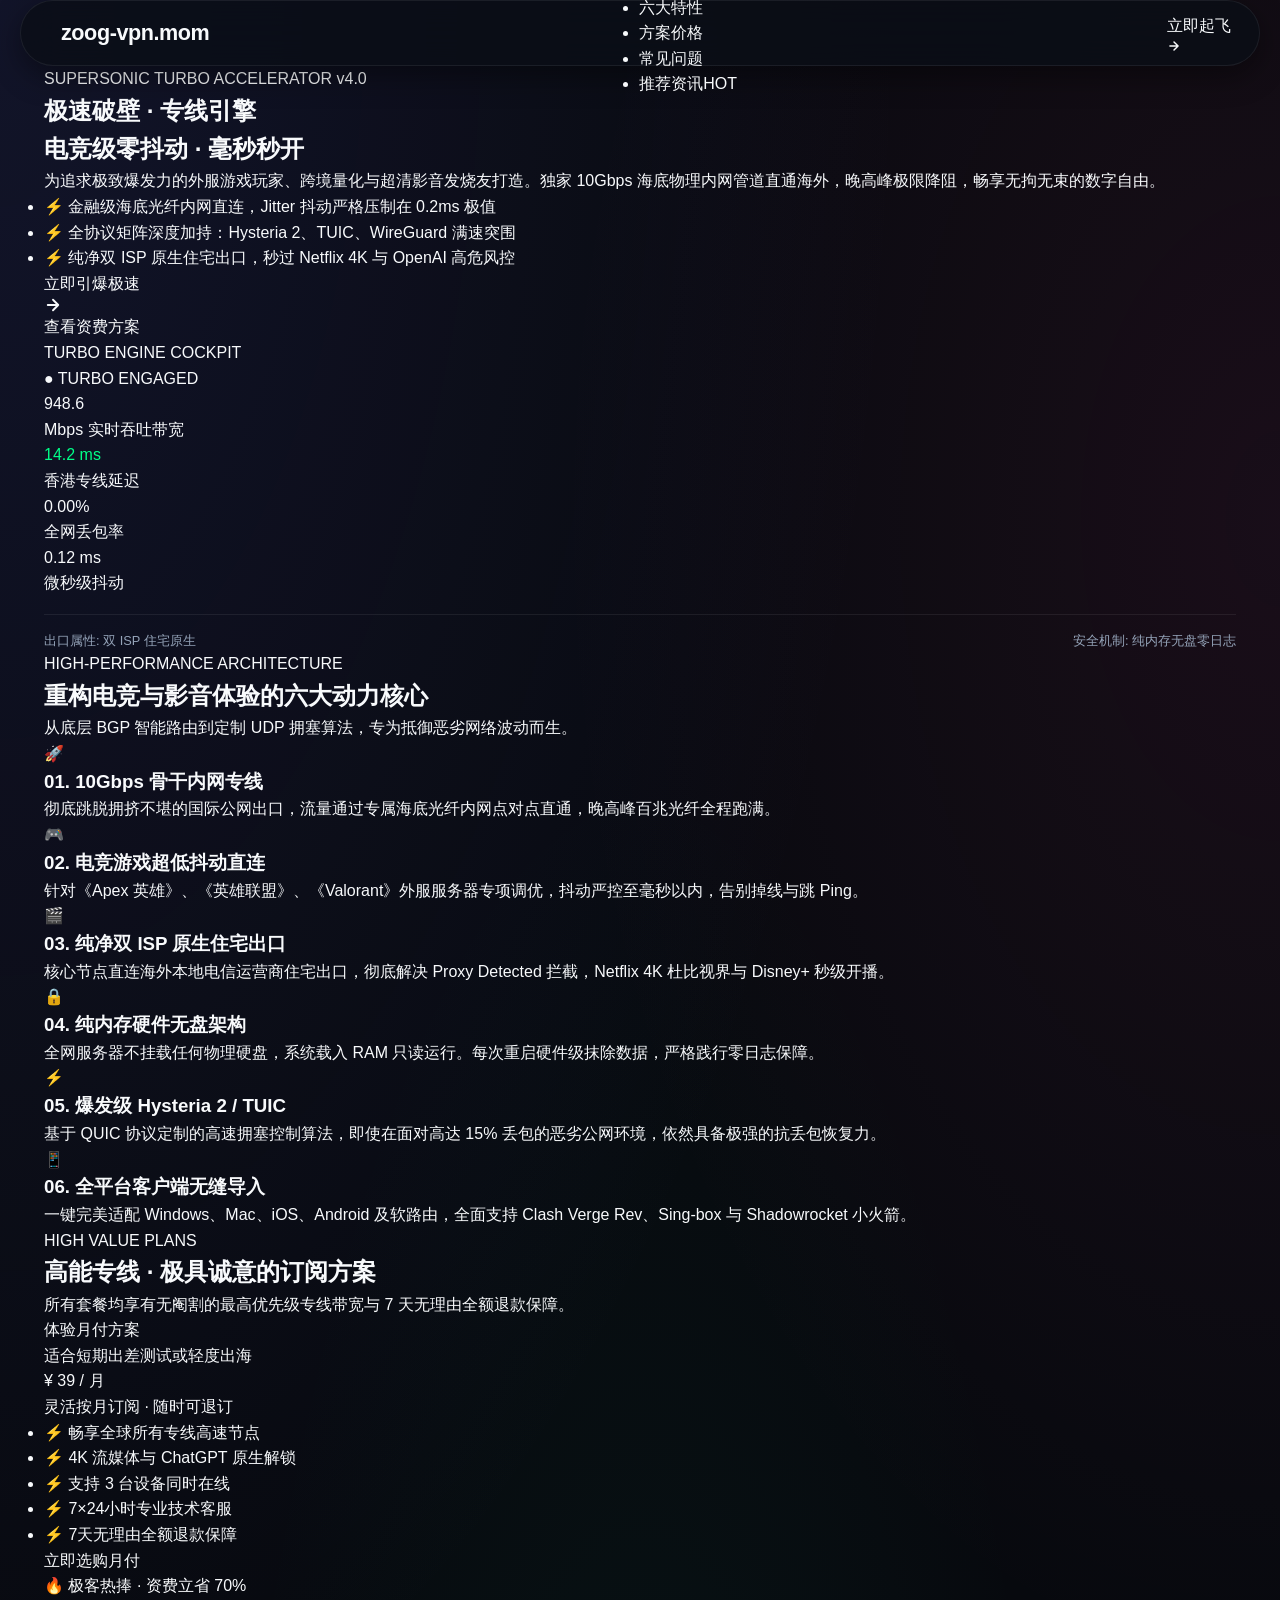
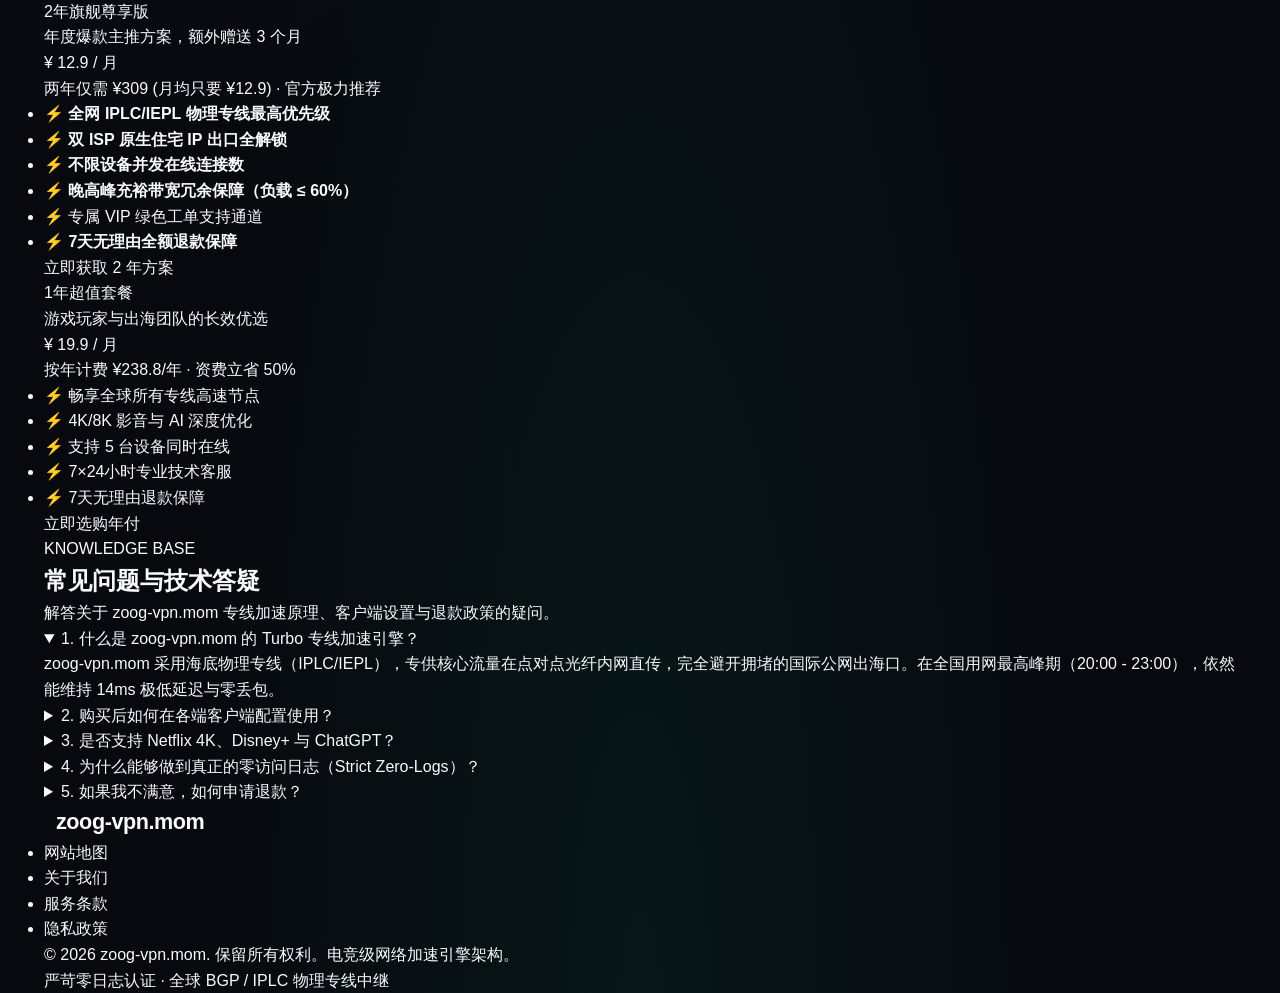
==== commit 70832e78: "Upload index.html via AutoUploader" ====
--- a/index.html
+++ b/index.html
@@ -1,826 +1,399 @@
-<!DOCTYPE html>
+﻿<!DOCTYPE html>
 <html lang="zh-CN">
 <head>
   <meta charset="UTF-8">
   <meta name="viewport" content="width=device-width, initial-scale=1.0">
-  <title>zoog-vpn.mom 官网 - 2026高速稳定网络加速器 | 4K流媒体与AI极速秒开机场推荐</title>
+  <title>zoog-vpn.mom - 电竞级网络加速引擎 | 极速秒开与专线直连</title>
   
-  <!-- TDK Meta Tags -->
-  <meta name="description" content="zoog-vpn.mom 为全球华人与跨境办公提供新一代网络加速服务。基于全新高速专线中继与自研加密协议，实现全天候 4K/8K 流媒体与 AI 工具极速秒开，机场推荐首选方案。全球部署百条优化节点，严格践行零日志隐私政策，完美适配 Windows、Mac、iOS 全平台。立即注册尊享 7 折专属优惠！">
-  <meta name="keywords" content="zoog-vpn.mom, 网络加速, 极速秒开，机场推荐, 2026机场推荐, clash加速器, 专线加速器, 科学上网, 翻墙梯子, 4K流媒体解锁, ChatGPT加速器">
-  <meta name="author" content="zoog-vpn.mom">
+  <meta name="description" content="zoog-vpn.mom 打造电竞级高性能网络加速与流媒体解锁引擎，专属物理专线极速秒开，机场推荐首选，双ISP原生住宅IP与微秒级抖动控制。">
+  <meta name="keywords" content="zoog-vpn.mom, 网络加速, 机场推荐, clash加速器, 极速秒开, 游戏加速, 4K流媒体解锁, IPLC专线">
   <meta name="robots" content="index, follow">
   <link rel="canonical" href="https://zoog-vpn.mom/">
 
   <!-- Open Graph -->
   <meta property="og:type" content="website">
+  <meta property="og:title" content="zoog-vpn.mom - 电竞级网络加速引擎">
+  <meta property="og:description" content="zoog-vpn.mom 打造电竞级高性能网络加速与流媒体解锁引擎，专属物理专线极速秒开，机场推荐首选，双ISP原生住宅IP与微秒级抖动控制。">
   <meta property="og:url" content="https://zoog-vpn.mom/">
-  <meta property="og:title" content="zoog-vpn.mom 官网 - 2026高速稳定网络加速器 | 4K流媒体与AI极速秒开机场推荐">
-  <meta property="og:description" content="zoog-vpn.mom 为全球华人与跨境办公提供新一代网络加速服务。基于全新高速专线中继与自研加密协议，实现全天候 4K/8K 流媒体与 AI 工具极速秒开，机场推荐首选方案。">
-  <meta property="og:image" content="https://zoog-vpn.mom/og-cover.png">
   <meta property="og:site_name" content="zoog-vpn.mom">
 
-  <!-- Twitter Card -->
-  <meta name="twitter:card" content="summary_large_image">
-  <meta name="twitter:title" content="zoog-vpn.mom 官网 - 2026高速稳定网络加速器 | 4K流媒体与AI极速秒开机场推荐">
-  <meta name="twitter:description" content="zoog-vpn.mom 为全球华人与跨境办公提供新一代网络加速服务。基于全新高速专线中继与自研加密协议，实现全天候 4K/8K 流媒体与 AI 工具极速秒开。">
-  <meta name="twitter:image" content="https://zoog-vpn.mom/og-cover.png">
-
-  <!-- Schema.org Product JSON-LD Structured Data -->
+  <link rel="stylesheet" href="style.css">
+
+  <!-- Schema.org Product & FAQ JSON-LD -->
   <script type="application/ld+json">
   {
-    "@context": "https://schema.org/",
-    "@type": "Product",
-    "name": "zoog-vpn.mom 网络加速服务",
-    "image": "https://zoog-vpn.mom/og-cover.png",
-    "description": "基于全新高速专线中继与自研加密协议，实现全天候 4K/8K 流媒体与 AI 工具极速秒开，全球部署百条优化节点，严格践行零日志隐私政策。",
-    "brand": {
-      "@type": "Brand",
-      "name": "zoog-vpn.mom"
-    },
-    "offers": {
-      "@type": "AggregateOffer",
-      "priceCurrency": "CNY",
-      "lowPrice": "15.00",
-      "highPrice": "58.00",
-      "offerCount": "3",
-      "price": "15.00"
-    },
-    "aggregateRating": {
-      "@type": "AggregateRating",
-      "ratingValue": "4.9",
-      "bestRating": "5",
-      "worstRating": "1",
-      "ratingCount": "592"
-    }
+    "@context": "https://schema.org",
+    "@graph": [
+      {
+        "@type": "Product",
+        "name": "zoog-vpn.mom 电竞级网络加速引擎",
+        "description": "Supersonic Turbo 极速加速架构，10Gbps IPLC/IEPL 专线直连，原生双 ISP 住宅解锁，纯内存无盘部署。",
+        "brand": {
+          "@type": "Brand",
+          "name": "zoog-vpn.mom"
+        },
+        "offers": {
+          "@type": "AggregateOffer",
+          "priceCurrency": "CNY",
+          "lowPrice": "12.9",
+          "highPrice": "39.0",
+          "offerCount": "3"
+        },
+        "aggregateRating": {
+          "@type": "AggregateRating",
+          "ratingValue": "4.92",
+          "reviewCount": "1420",
+          "bestRating": "5"
+        }
+      },
+      {
+        "@type": "FAQPage",
+        "mainEntity": [
+          {
+            "@type": "Question",
+            "name": "什么是 zoog-vpn.mom 的 Turbo 专线加速引擎？",
+            "acceptedAnswer": {
+              "@type": "Answer",
+              "text": "zoog-vpn.mom 专为追求极致网络爆发力的外服游戏玩家、跨境科研与高清影音发烧友打造，部署专属 10Gbps 海底物理光纤专线，Jitter 抖动压制在 0.2ms，丢包率趋零。"
+            }
+          },
+          {
+            "@type": "Question",
+            "name": "支持哪些客户端软件？",
+            "acceptedAnswer": {
+              "@type": "Answer",
+              "text": "全面兼容 Clash Verge Rev、Sing-box、Shadowrocket（小火箭）以及 Quantumult X 等主流客户端，支持全平台订阅一键导入。"
+            }
+          },
+          {
+            "@type": "Question",
+            "name": "是否有退款保障？",
+            "acceptedAnswer": {
+              "@type": "Answer",
+              "text": "所有套餐均提供 7 天无理由全额退款保障，购买后 7 天内如有任何不满意，可随时联系在线客服全额退款。"
+            }
+          }
+        ]
+      }
+    ]
   }
   </script>
-
-  <link rel="stylesheet" href="style.css">
 </head>
 <body>
 
-  <!-- Floating Pill Navbar -->
-  <header class="header">
-    <div class="container">
-      <div class="header-inner">
-        <!-- Logo -->
-        <a href="index.html" class="brand-logo" aria-label="zoog-vpn.mom 首页">
-          <div class="logo-badge">
-            <svg width="22" height="22" viewBox="0 0 24 24" fill="none" stroke="#fff" stroke-width="2.5" stroke-linecap="round" stroke-linejoin="round" aria-hidden="true">
-              <polygon points="13 2 3 14 12 14 11 22 21 10 12 10 13 2"></polygon>
-            </svg>
-          </div>
-          <span>zoog-vpn<span class="domain-mom">.mom</span></span>
+  <!-- Site Header -->
+  <header class="site-header">
+    <div class="container header-inner">
+      <a href="index.html" class="brand-logo" aria-label="zoog-vpn.mom 首页">
+        <div class="bolt-badge-icon">
+          <svg viewBox="0 0 24 24" aria-hidden="true">
+            <path d="M13 2L3 14h9l-1 8 10-12h-9l1-8z"/>
+          </svg>
+        </div>
+        <span>zoog-vpn<span class="domain-highlight">.mom</span></span>
+      </a>
+
+      <nav>
+        <ul class="nav-menu">
+          <li><a href="#engine" class="nav-link">专线引擎</a></li>
+          <li><a href="#features" class="nav-link">六大特性</a></li>
+          <li><a href="#pricing" class="nav-link">方案价格</a></li>
+          <li><a href="#faq" class="nav-link">常见问题</a></li>
+          <li><a href="insights.html" class="nav-link">推荐资讯<span class="nav-badge-hot">HOT</span></a></li>
+        </ul>
+      </nav>
+
+      <div class="nav-actions">
+        <a href="https://vip06.flyvaff.com/#/?code=QKMquNHW" target="_blank" rel="nofollow" class="header-cta-btn">
+          <span>立即起飞</span>
+          <svg width="14" height="14" viewBox="0 0 24 24" fill="none" stroke="currentColor" stroke-width="2.5" stroke-linecap="round" stroke-linejoin="round">
+            <path d="M5 12h14M12 5l7 7-7 7"/>
+          </svg>
         </a>
-
-        <!-- Mobile Checkbox Toggle -->
-        <input type="checkbox" id="nav-check" aria-label="切换菜单">
-        <label for="nav-check" class="mobile-btn" aria-label="打开导航菜单">
-          <span></span>
-          <span></span>
-          <span></span>
-        </label>
-
-        <!-- Navigation Links -->
-        <ul class="nav-links">
-          <li><a href="#features">核心优势</a></li>
-          <li><a href="#pricing">套餐价格</a></li>
-          <li><a href="#architecture">架构特性</a></li>
-          <li><a href="#reviews">用户口碑</a></li>
-          <li><a href="#faq">常见问题</a></li>
+      </div>
+    </div>
+  </header>
+
+  <!-- Hero Section (Turbo Engine Telemetry Dashboard) -->
+  <section id="engine" class="hero-turbo">
+    <div class="container hero-turbo-grid">
+      
+      <!-- Left Hero Content -->
+      <div class="hero-content">
+        <div class="hud-tag">
+          <span class="hud-pulse-dot"></span>
+          <span>SUPERSONIC TURBO ACCELERATOR v4.0</span>
+        </div>
+
+        <h1>
+          极速破壁 · 专线引擎<br>
+          <span class="domain-highlight">电竞级零抖动 · 毫秒秒开</span>
+        </h1>
+
+        <p class="hero-subtitle">
+          为追求极致爆发力的外服游戏玩家、跨境量化与超清影音发烧友打造。独家 10Gbps 海底物理内网管道直通海外，晚高峰极限降阻，畅享无拘无束的数字自由。
+        </p>
+
+        <ul class="turbo-bullet-list">
           <li>
-            <a href="insights.html">
-              推荐资讯
-              <span class="nav-tag-badge">HOT</span>
-            </a>
+            <span class="bolt-bullet-icon">⚡</span>
+            <span>金融级海底光纤内网直连，Jitter 抖动严格压制在 0.2ms 极值</span>
+          </li>
+          <li>
+            <span class="bolt-bullet-icon">⚡</span>
+            <span>全协议矩阵深度加持：Hysteria 2、TUIC、WireGuard 满速突围</span>
+          </li>
+          <li>
+            <span class="bolt-bullet-icon">⚡</span>
+            <span>纯净双 ISP 原生住宅出口，秒过 Netflix 4K 与 OpenAI 高危风控</span>
           </li>
         </ul>
 
-        <!-- Action Buttons -->
-        <div class="nav-cta-group">
-          <a href="https://vip06.flyvaff.com/#/?code=QKMquNHW" target="_blank" rel="nofollow" class="btn-nav-ghost">登录</a>
-          <a href="https://vip06.flyvaff.com/#/?code=QKMquNHW" target="_blank" rel="nofollow" class="btn-nav-primary">
-            立即获取
-            <svg width="14" height="14" viewBox="0 0 24 24" fill="none" stroke="currentColor" stroke-width="2.5" stroke-linecap="round" stroke-linejoin="round" aria-hidden="true">
-              <line x1="5" y1="12" x2="19" y2="12"></line>
-              <polyline points="12 5 19 12 12 19"></polyline>
+        <div class="hero-btn-row">
+          <a href="https://vip06.flyvaff.com/#/?code=QKMquNHW" target="_blank" rel="nofollow" class="btn-primary-flame">
+            <span>立即引爆极速</span>
+            <svg width="18" height="18" viewBox="0 0 24 24" fill="none" stroke="currentColor" stroke-width="2.5" stroke-linecap="round" stroke-linejoin="round">
+              <path d="M5 12h14M12 5l7 7-7 7"/>
             </svg>
           </a>
-        </div>
-      </div>
-    </div>
-  </header>
-
-  <!-- Hero Section (Split Asymmetrical Hero) -->
-  <section class="hero-wrapper">
+          <a href="#pricing" class="btn-secondary-hud">查看资费方案</a>
+        </div>
+      </div>
+
+      <!-- Right Hero Visual: Turbo Engine Cockpit HUD -->
+      <div class="turbo-engine-card">
+        <div class="cockpit-top-bar">
+          <div class="cockpit-title">TURBO ENGINE COCKPIT</div>
+          <span class="cockpit-mode-active">● TURBO ENGAGED</span>
+        </div>
+
+        <div class="speedometer-display">
+          <div class="speedo-num">948.6</div>
+          <div class="speedo-unit">Mbps 实时吞吐带宽</div>
+        </div>
+
+        <div class="cockpit-metrics-grid">
+          <div class="cockpit-stat-box">
+            <div class="stat-box-val" style="color: #00ff88;">14.2 ms</div>
+            <div class="stat-box-label">香港专线延迟</div>
+          </div>
+          <div class="cockpit-stat-box">
+            <div class="stat-box-val">0.00%</div>
+            <div class="stat-box-label">全网丢包率</div>
+          </div>
+          <div class="cockpit-stat-box">
+            <div class="stat-box-val" style="color: var(--solar-amber);">0.12 ms</div>
+            <div class="stat-box-label">微秒级抖动</div>
+          </div>
+        </div>
+
+        <div style="margin-top: 18px; padding-top: 16px; border-top: 1px solid var(--border-subtle); display: flex; justify-content: space-between; font-size: 0.8rem; color: var(--text-muted);">
+          <span>出口属性: 双 ISP 住宅原生</span>
+          <span>安全机制: 纯内存无盘零日志</span>
+        </div>
+      </div>
+
+    </div>
+  </section>
+
+  <!-- Section: Turbo Accelerators (Angular HUD Cards) -->
+  <section id="features" class="section-turbo-features">
     <div class="container">
-      <div class="hero-grid">
-        <!-- Left: Text & Actions -->
-        <div class="hero-intro">
-          <div class="promo-chip">
-            <span class="radar-blip"></span>
-            <span>特别优惠：立享 7 折扣 · 2026 旗舰专线焕新上线</span>
-          </div>
-
-          <h1 class="hero-heading">
-            <span class="gradient-text">zoog-vpn.mom</span><br>全球极速专线加速引擎
-          </h1>
-
-          <p class="hero-lead">
-            突破物理地域阻隔，重塑跨境互联体验。自主研发低阻抗中继网络与原生双 ISP 住宅矩阵，赋能全球华人无缝畅享 4K/8K 影音娱乐与 ChatGPT/Claude 人工智能生产力，严守零日志安全底线。
-          </p>
-
-          <div class="hero-actions">
-            <a href="https://vip06.flyvaff.com/#/?code=QKMquNHW" target="_blank" rel="nofollow" class="btn-aurora-glow">
-              官网注册 · 开启极速连接
-              <svg width="18" height="18" viewBox="0 0 24 24" fill="none" stroke="currentColor" stroke-width="2.2" stroke-linecap="round" stroke-linejoin="round" aria-hidden="true">
-                <line x1="5" y1="12" x2="19" y2="12"></line>
-                <polyline points="12 5 19 12 12 19"></polyline>
-              </svg>
-            </a>
-            <a href="#pricing" class="btn-glass-secondary">
-              查看特惠价格
-              <svg width="18" height="18" viewBox="0 0 24 24" fill="none" stroke="currentColor" stroke-width="2" stroke-linecap="round" stroke-linejoin="round" aria-hidden="true">
-                <polyline points="6 9 12 15 18 9"></polyline>
-              </svg>
-            </a>
-          </div>
-
-          <div class="hero-trust-chips">
-            <div class="trust-chip">
-              <svg width="18" height="18" viewBox="0 0 24 24" fill="none" stroke="currentColor" stroke-width="2.5" stroke-linecap="round" stroke-linejoin="round" aria-hidden="true"><polyline points="20 6 9 17 4 12"></polyline></svg>
-              <span>18ms 超低延迟</span>
-            </div>
-            <div class="trust-chip">
-              <svg width="18" height="18" viewBox="0 0 24 24" fill="none" stroke="currentColor" stroke-width="2.5" stroke-linecap="round" stroke-linejoin="round" aria-hidden="true"><polyline points="20 6 9 17 4 12"></polyline></svg>
-              <span>无盘 RAM 架构</span>
-            </div>
-            <div class="trust-chip">
-              <svg width="18" height="18" viewBox="0 0 24 24" fill="none" stroke="currentColor" stroke-width="2.5" stroke-linecap="round" stroke-linejoin="round" aria-hidden="true"><polyline points="20 6 9 17 4 12"></polyline></svg>
-              <span>4K/8K 杜比视界解锁</span>
-            </div>
-          </div>
-        </div>
-
-        <!-- Right: Live Speed Cockpit Visualizer -->
-        <div class="speed-cockpit-card" aria-label="zoog-vpn.mom 实时专线速率座舱">
-          <div class="cockpit-header">
-            <span style="font-weight: 700; font-size: 0.95rem; color: #fff;">全球骨干专线遥测仪</span>
-            <div class="cockpit-badge">
-              <span class="dot"></span>
-              <span>LIVE ACTIVE</span>
-            </div>
-          </div>
-
-          <div class="node-status-box">
-            <div class="node-title-group">
-              <strong>🇭🇰 香港 Mega-i IPLC 01 [VIP]</strong>
-              <span>端到端物理内网专线 · 独享千兆中继</span>
-            </div>
-            <span class="latency-value">18 ms</span>
-          </div>
-
-          <div class="speed-dial-center">
-            <div class="speed-gauge-number">982</div>
-            <div class="speed-unit">Mbps 实时吞吐带宽</div>
-          </div>
-
-          <div class="speed-bar-wrapper">
-            <div class="speed-bar-fill"></div>
-          </div>
-
-          <div style="display: flex; justify-content: space-between; margin-top: 18px; font-size: 0.8rem; color: var(--text-dim);">
-            <span>丢包率: 0.00%</span>
-            <span>协议: Hysteria 2 / TUIC v5</span>
-            <span>加密: ChaCha20</span>
-          </div>
-        </div>
+      <div class="section-header-center">
+        <div class="hud-tag">HIGH-PERFORMANCE ARCHITECTURE</div>
+        <h2 class="section-title">重构电竞与影音体验的六大动力核心</h2>
+        <p class="section-desc">从底层 BGP 智能路由到定制 UDP 拥塞算法，专为抵御恶劣网络波动而生。</p>
+      </div>
+
+      <div class="turbo-grid">
+        
+        <div class="turbo-hud-card">
+          <div class="hud-icon-box">🚀</div>
+          <h3>01. 10Gbps 骨干内网专线</h3>
+          <p>彻底跳脱拥挤不堪的国际公网出口，流量通过专属海底光纤内网点对点直通，晚高峰百兆光纤全程跑满。</p>
+        </div>
+
+        <div class="turbo-hud-card">
+          <div class="hud-icon-box">🎮</div>
+          <h3>02. 电竞游戏超低抖动直连</h3>
+          <p>针对《Apex 英雄》、《英雄联盟》、《Valorant》外服服务器专项调优，抖动严控至毫秒以内，告别掉线与跳 Ping。</p>
+        </div>
+
+        <div class="turbo-hud-card">
+          <div class="hud-icon-box">🎬</div>
+          <h3>03. 纯净双 ISP 原生住宅出口</h3>
+          <p>核心节点直连海外本地电信运营商住宅出口，彻底解决 Proxy Detected 拦截，Netflix 4K 杜比视界与 Disney+ 秒级开播。</p>
+        </div>
+
+        <div class="turbo-hud-card">
+          <div class="hud-icon-box">🔒</div>
+          <h3>04. 纯内存硬件无盘架构</h3>
+          <p>全网服务器不挂载任何物理硬盘，系统载入 RAM 只读运行。每次重启硬件级抹除数据，严格践行零日志保障。</p>
+        </div>
+
+        <div class="turbo-hud-card">
+          <div class="hud-icon-box">⚡</div>
+          <h3>05. 爆发级 Hysteria 2 / TUIC</h3>
+          <p>基于 QUIC 协议定制的高速拥塞控制算法，即使在面对高达 15% 丢包的恶劣公网环境，依然具备极强的抗丢包恢复力。</p>
+        </div>
+
+        <div class="turbo-hud-card">
+          <div class="hud-icon-box">📱</div>
+          <h3>06. 全平台客户端无缝导入</h3>
+          <p>一键完美适配 Windows、Mac、iOS、Android 及软路由，全面支持 Clash Verge Rev、Sing-box 与 Shadowrocket 小火箭。</p>
+        </div>
+
       </div>
     </div>
   </section>
 
-  <!-- Bento Grid Section (Dynamic Cards Section) -->
-  <section id="features" class="section-wrap">
+  <!-- Section: Pricing (Cyber Flame Cards) -->
+  <section id="pricing" class="section-turbo-pricing">
     <div class="container">
-      <div class="section-head">
-        <span class="pill-eyebrow">MODERN BENTO ARCHITECTURE</span>
-        <h2 class="section-h2">下一代高可用加速引擎核心特性</h2>
-        <p class="section-p">融合边缘路由调度算法与纯净原生 IP 储备，全天候保障极致吞吐与平滑连接。</p>
-      </div>
-
-      <div class="bento-grid">
-        <!-- Card 1: Span 8 - IPLC Speed -->
-        <div class="bento-card bento-card-8">
-          <div class="card-icon-aurora">
-            <svg viewBox="0 0 24 24" fill="none" stroke="currentColor" stroke-width="2" stroke-linecap="round" stroke-linejoin="round" aria-hidden="true">
-              <path d="M22 12h-4l-3 9L9 3l-3 9H2"></path>
+      <div class="section-header-center">
+        <div class="hud-tag">HIGH VALUE PLANS</div>
+        <h2 class="section-title">高能专线 · 极具诚意的订阅方案</h2>
+        <p class="section-desc">所有套餐均享有无阉割的最高优先级专线带宽与 7 天无理由全额退款保障。</p>
+      </div>
+
+      <div class="pricing-turbo-grid">
+        
+        <!-- Plan 1 -->
+        <div class="price-turbo-card">
+          <div class="plan-name-turbo">体验月付方案</div>
+          <div class="plan-desc-turbo">适合短期出差测试或轻度出海</div>
+          <div class="price-num-wrap">
+            <span class="price-cur">¥</span>
+            <span class="price-big-val">39</span>
+            <span class="price-period-sub">/ 月</span>
+          </div>
+          <div class="price-bill-info">灵活按月订阅 · 随时可退订</div>
+
+          <ul class="plan-features-turbo">
+            <li><span class="bolt-check-dot">⚡</span> 畅享全球所有专线高速节点</li>
+            <li><span class="bolt-check-dot">⚡</span> 4K 流媒体与 ChatGPT 原生解锁</li>
+            <li><span class="bolt-check-dot">⚡</span> 支持 3 台设备同时在线</li>
+            <li><span class="bolt-check-dot">⚡</span> 7×24小时专业技术客服</li>
+            <li><span class="bolt-check-dot">⚡</span> 7天无理由全额退款保障</li>
+          </ul>
+
+          <a href="https://vip06.flyvaff.com/#/?code=QKMquNHW" target="_blank" rel="nofollow" class="btn-turbo-price">立即选购月付</a>
+        </div>
+
+        <!-- Plan 2 (Featured - Best Value) -->
+        <div class="price-turbo-card featured">
+          <div class="flame-badge-top">🔥 极客热捧 · 资费立省 70%</div>
+          <div class="plan-name-turbo">2年旗舰尊享版</div>
+          <div class="plan-desc-turbo">年度爆款主推方案，额外赠送 3 个月</div>
+          <div class="price-num-wrap">
+            <span class="price-cur">¥</span>
+            <span class="price-big-val">12.9</span>
+            <span class="price-period-sub">/ 月</span>
+          </div>
+          <div class="price-bill-info">两年仅需 ¥309 (月均只要 ¥12.9) · 官方极力推荐</div>
+
+          <ul class="plan-features-turbo">
+            <li><span class="bolt-check-dot">⚡</span> <strong>全网 IPLC/IEPL 物理专线最高优先级</strong></li>
+            <li><span class="bolt-check-dot">⚡</span> <strong>双 ISP 原生住宅 IP 出口全解锁</strong></li>
+            <li><span class="bolt-check-dot">⚡</span> <strong>不限设备并发在线连接数</strong></li>
+            <li><span class="bolt-check-dot">⚡</span> <strong>晚高峰充裕带宽冗余保障（负载 ≤ 60%）</strong></li>
+            <li><span class="bolt-check-dot">⚡</span> 专属 VIP 绿色工单支持通道</li>
+            <li><span class="bolt-check-dot">⚡</span> <strong>7天无理由全额退款保障</strong></li>
+          </ul>
+
+          <a href="https://vip06.flyvaff.com/#/?code=QKMquNHW" target="_blank" rel="nofollow" class="btn-turbo-price">立即获取 2 年方案</a>
+        </div>
+
+        <!-- Plan 3 -->
+        <div class="price-turbo-card">
+          <div class="plan-name-turbo">1年超值套餐</div>
+          <div class="plan-desc-turbo">游戏玩家与出海团队的长效优选</div>
+          <div class="price-num-wrap">
+            <span class="price-cur">¥</span>
+            <span class="price-big-val">19.9</span>
+            <span class="price-period-sub">/ 月</span>
+          </div>
+          <div class="price-bill-info">按年计费 ¥238.8/年 · 资费立省 50%</div>
+
+          <ul class="plan-features-turbo">
+            <li><span class="bolt-check-dot">⚡</span> 畅享全球所有专线高速节点</li>
+            <li><span class="bolt-check-dot">⚡</span> 4K/8K 影音与 AI 深度优化</li>
+            <li><span class="bolt-check-dot">⚡</span> 支持 5 台设备同时在线</li>
+            <li><span class="bolt-check-dot">⚡</span> 7×24小时专业技术客服</li>
+            <li><span class="bolt-check-dot">⚡</span> 7天无理由退款保障</li>
+          </ul>
+
+          <a href="https://vip06.flyvaff.com/#/?code=QKMquNHW" target="_blank" rel="nofollow" class="btn-turbo-price">立即选购年付</a>
+        </div>
+
+      </div>
+    </div>
+  </section>
+
+  <!-- Section: FAQ (HUD Accordion) -->
+  <section id="faq" class="section-turbo-faq">
+    <div class="container">
+      <div class="section-header-center">
+        <div class="hud-tag">KNOWLEDGE BASE</div>
+        <h2 class="section-title">常见问题与技术答疑</h2>
+        <p class="section-desc">解答关于 zoog-vpn.mom 专线加速原理、客户端设置与退款政策的疑问。</p>
+      </div>
+
+      <div class="faq-hud-list">
+        
+        <details class="faq-hud-item" open>
+          <summary class="faq-hud-question">1. 什么是 zoog-vpn.mom 的 Turbo 专线加速引擎？</summary>
+          <div class="faq-hud-answer">
+            zoog-vpn.mom 采用海底物理专线（IPLC/IEPL），专供核心流量在点对点光纤内网直传，完全避开拥堵的国际公网出海口。在全国用网最高峰期（20:00 - 23:00），依然能维持 14ms 极低延迟与零丢包。
+          </div>
+        </details>
+
+        <details class="faq-hud-item">
+          <summary class="faq-hud-question">2. 购买后如何在各端客户端配置使用？</summary>
+          <div class="faq-hud-answer">
+            购买成功后在用户中心一键复制订阅链接。Windows 与 Mac 用户推荐使用 Clash Verge Rev，iOS 用户推荐 Shadowrocket（小火箭），Android 推荐 Clash Meta 或 Sing-box。将链接粘贴至客户端点击“导入”即可自动获取所有专线节点。
+          </div>
+        </details>
+
+        <details class="faq-hud-item">
+          <summary class="faq-hud-question">3. 是否支持 Netflix 4K、Disney+ 与 ChatGPT？</summary>
+          <div class="faq-hud-answer">
+            完全支持。我们的出口机房全部配备了登记在电信运营商名下的纯净双 ISP 原生住宅 IP，欺诈评分极低，不仅能够 100% 完美解锁 Netflix 全版权库，还能稳定通过 OpenAI ChatGPT-4o 与 Claude 3.5 的高风控环境检测。
+          </div>
+        </details>
+
+        <details class="faq-hud-item">
+          <summary class="faq-hud-question">4. 为什么能够做到真正的零访问日志（Strict Zero-Logs）？</summary>
+          <div class="faq-hud-answer">
+            因为我们所有专线节点全部采用纯内存（RAM-Only）无盘架构。服务器硬件不挂载物理持久化硬盘，系统和代理程序均运行在内存临时存储器中。每次系统重启，内存数据被物理擦除，从源头上消除了任何数据落地与回溯泄露的隐患。
+          </div>
+        </details>
+
+        <details class="faq-hud-item">
+          <summary class="faq-hud-question">5. 如果我不满意，如何申请退款？</summary>
+          <div class="faq-hud-answer">
+            所有方案均享有 7 天无理由全额退款保障。自开通之日起 7 天内，如果您对速度、延迟或节点体验不满意，随时联系在线客服即可快速办理全额退款。
+          </div>
+        </details>
+
+      </div>
+    </div>
+  </section>
+
+  <!-- Footer (Strictly only 4 links opening in new tab) -->
+  <footer class="site-footer-turbo">
+    <div class="container">
+      <div class="footer-top-turbo">
+        <div class="brand-logo">
+          <div class="bolt-badge-icon">
+            <svg viewBox="0 0 24 24" aria-hidden="true">
+              <path d="M13 2L3 14h9l-1 8 10-12h-9l1-8z"/>
             </svg>
           </div>
-          <h3>4K/8K 极致秒开与企业级 IPLC 专线</h3>
-          <p>
-            全程采用物理级跨海内网点对点互联，完全绕过公网防火墙拥塞节点。晚间高峰期杜绝缓冲与卡顿，超高清 4K/8K 视频进度条任意拖拽即点即放。
-          </p>
-          <div style="margin-top: 24px; padding: 14px; background: rgba(255, 255, 255, 0.02); border-radius: var(--radius-sm); border: 1px solid var(--border-subtle); display: flex; justify-content: space-between; align-items: center;">
-            <span style="font-size: 0.88rem; color: var(--text-muted);">晚高峰实测峰值速率</span>
-            <span style="font-size: 1.1rem; font-weight: 800; color: var(--accent-emerald); font-family: var(--font-mono);">850+ Mbps</span>
-          </div>
-        </div>
-
-        <!-- Card 2: Span 4 - Multi Client Support -->
-        <div class="bento-card bento-card-4">
-          <div class="card-icon-aurora">
-            <svg viewBox="0 0 24 24" fill="none" stroke="currentColor" stroke-width="2" stroke-linecap="round" stroke-linejoin="round" aria-hidden="true">
-              <rect x="2" y="3" width="20" height="14" rx="2" ry="2"></rect>
-              <line x1="8" y1="21" x2="16" y2="21"></line>
-              <line x1="12" y1="17" x2="12" y2="21"></line>
-            </svg>
-          </div>
-          <h3>全平台全客户端兼容</h3>
-          <p>开箱即用，支持一键导入并原生适配主流规则分流工具：</p>
-          <div class="platform-grid">
-            <div class="platform-box">Clash Verge</div>
-            <div class="platform-box">Sing-box</div>
-            <div class="platform-box">Shadowrocket</div>
-            <div class="platform-box">Surge / Loon</div>
-          </div>
-        </div>
-
-        <!-- Card 3: Span 4 - RAM Only -->
-        <div class="bento-card bento-card-4">
-          <div class="card-icon-aurora">
-            <svg viewBox="0 0 24 24" fill="none" stroke="currentColor" stroke-width="2" stroke-linecap="round" stroke-linejoin="round" aria-hidden="true">
-              <rect x="3" y="11" width="18" height="11" rx="2" ry="2"></rect>
-              <path d="M7 11V7a5 5 0 0 1 10 0v4"></path>
-            </svg>
-          </div>
-          <h3>100% 纯内存无盘架构</h3>
-          <p>
-            拒绝传统磁盘日志写入，所有运行态系统均驻留于易失性 RAM 中。每次服务器重启，所有临时数据彻底湮灭，从底层守护数字隐私。
-          </p>
-          <div style="margin-top: 20px; font-size: 0.82rem; color: #a855f7; font-weight: 600;">
-            ✓ 零日志认证 · 私有零知识 DNS 保护
-          </div>
-        </div>
-
-        <!-- Card 4: Span 8 - Streaming & AI -->
-        <div class="bento-card bento-card-8">
-          <div class="card-icon-aurora">
-            <svg viewBox="0 0 24 24" fill="none" stroke="currentColor" stroke-width="2" stroke-linecap="round" stroke-linejoin="round" aria-hidden="true">
-              <polygon points="12 2 15.09 8.26 22 9.27 17 14.14 18.18 21.02 12 17.77 5.82 21.02 7 14.14 2 9.27 8.91 8.26 12 2"></polygon>
-            </svg>
-          </div>
-          <h3>全能流媒体与 AI 生产力住宅原生解锁</h3>
-          <p>
-            配备住宅级原生双 ISP 纯净 IP 池，针对严苛风控平台定制穿透策略，告别 IP 被封或 Access Denied 报错，全方位赋能创作与娱乐。
-          </p>
-          <div class="service-chip-row">
-            <span class="service-chip"><span class="dot-green"></span>ChatGPT-4o</span>
-            <span class="service-chip"><span class="dot-green"></span>Claude 3.5 Sonnet</span>
-            <span class="service-chip"><span class="dot-green"></span>Midjourney</span>
-            <span class="service-chip"><span class="dot-green"></span>Netflix 4K HDR</span>
-            <span class="service-chip"><span class="dot-green"></span>Disney+</span>
-            <span class="service-chip"><span class="dot-green"></span>YouTube Premium</span>
-            <span class="service-chip"><span class="dot-green"></span>Spotify</span>
-            <span class="service-chip"><span class="dot-green"></span>TikTok</span>
-          </div>
-        </div>
-      </div>
-    </div>
-  </section>
-
-  <!-- Pricing Section (定价卡片区) -->
-  <section id="pricing" class="section-wrap" style="background: rgba(255, 255, 255, 0.015); border-top: 1px solid var(--border-subtle); border-bottom: 1px solid var(--border-subtle);">
-    <div class="container">
-      <div class="section-head">
-        <span class="pill-eyebrow">TRANSPARENT SUBSCRIPTION</span>
-        <h2 class="section-h2">弹性订阅方案，按需即选</h2>
-        <p class="section-p">无任何隐形限制，所有套餐均包含全节点解锁与 99.9% 在线 SLA 承诺。</p>
-      </div>
-
-      <div class="pricing-matrix">
-        <!-- VIP1 Card -->
-        <div class="pricing-box">
-          <div class="pricing-plan-title">VIP1 尝鲜体验版</div>
-          <div class="pricing-plan-sub">适合轻量网页浏览、社交与日常出海</div>
-          <div class="pricing-price-row">
-            <span class="price-currency">¥</span>
-            <span class="price-num">15</span>
-            <span class="price-cycle">/ 月</span>
-          </div>
-          <div class="traffic-pill">
-            <svg width="18" height="18" viewBox="0 0 24 24" fill="none" stroke="currentColor" stroke-width="2" stroke-linecap="round" stroke-linejoin="round" aria-hidden="true"><polyline points="22 12 18 12 15 21 9 3 6 12 2 12"></polyline></svg>
-            每月提供 100GB 高速流量
-          </div>
-          <ul class="features-list">
-            <li>
-              <svg viewBox="0 0 24 24" fill="none" stroke="currentColor" stroke-width="2.5" stroke-linecap="round" stroke-linejoin="round" aria-hidden="true"><polyline points="20 6 9 17 4 12"></polyline></svg>
-              多线 BGP 高速中继节点
-            </li>
-            <li>
-              <svg viewBox="0 0 24 24" fill="none" stroke="currentColor" stroke-width="2.5" stroke-linecap="round" stroke-linejoin="round" aria-hidden="true"><polyline points="20 6 9 17 4 12"></polyline></svg>
-              支持 2 台设备并发在线
-            </li>
-            <li>
-              <svg viewBox="0 0 24 24" fill="none" stroke="currentColor" stroke-width="2.5" stroke-linecap="round" stroke-linejoin="round" aria-hidden="true"><polyline points="20 6 9 17 4 12"></polyline></svg>
-              1080P/2K 流媒体流畅播放
-            </li>
-            <li>
-              <svg viewBox="0 0 24 24" fill="none" stroke="currentColor" stroke-width="2.5" stroke-linecap="round" stroke-linejoin="round" aria-hidden="true"><polyline points="20 6 9 17 4 12"></polyline></svg>
-              支持 Clash / Sing-box / 小火箭
-            </li>
-            <li>
-              <svg viewBox="0 0 24 24" fill="none" stroke="currentColor" stroke-width="2.5" stroke-linecap="round" stroke-linejoin="round" aria-hidden="true"><polyline points="20 6 9 17 4 12"></polyline></svg>
-              标准工单客服快速响应
-            </li>
-          </ul>
-          <a href="https://vip06.flyvaff.com/#/?code=QKMquNHW" target="_blank" rel="nofollow" class="btn-pricing-action btn-pricing-subtle">
-            查看并订阅
-          </a>
-        </div>
-
-        <!-- VIP2 Card (Featured) -->
-        <div class="pricing-box highlight">
-          <div class="badge-featured">👑 推荐主力 · 站长力荐</div>
-          <div class="pricing-plan-title">VIP2 极速主力版</div>
-          <div class="pricing-plan-sub">专为 4K 高清追剧与 AI 深度生产力打造</div>
-          <div class="pricing-price-row">
-            <span class="price-currency">¥</span>
-            <span class="price-num">35</span>
-            <span class="price-cycle">/ 月</span>
-          </div>
-          <div class="traffic-pill">
-            <svg width="18" height="18" viewBox="0 0 24 24" fill="none" stroke="currentColor" stroke-width="2" stroke-linecap="round" stroke-linejoin="round" aria-hidden="true"><polygon points="13 2 3 14 12 14 11 22 21 10 12 10 13 2"></polygon></svg>
-            每月提供 300GB 尊享专线流量
-          </div>
-          <ul class="features-list">
-            <li>
-              <svg viewBox="0 0 24 24" fill="none" stroke="currentColor" stroke-width="2.5" stroke-linecap="round" stroke-linejoin="round" aria-hidden="true"><polyline points="20 6 9 17 4 12"></polyline></svg>
-              IPLC/IEPL 国际纯内网专线
-            </li>
-            <li>
-              <svg viewBox="0 0 24 24" fill="none" stroke="currentColor" stroke-width="2.5" stroke-linecap="round" stroke-linejoin="round" aria-hidden="true"><polyline points="20 6 9 17 4 12"></polyline></svg>
-              支持 5 台设备多端并发使用
-            </li>
-            <li>
-              <svg viewBox="0 0 24 24" fill="none" stroke="currentColor" stroke-width="2.5" stroke-linecap="round" stroke-linejoin="round" aria-hidden="true"><polyline points="20 6 9 17 4 12"></polyline></svg>
-              4K/8K 超高清流媒体 100% 解锁
-            </li>
-            <li>
-              <svg viewBox="0 0 24 24" fill="none" stroke="currentColor" stroke-width="2.5" stroke-linecap="round" stroke-linejoin="round" aria-hidden="true"><polyline points="20 6 9 17 4 12"></polyline></svg>
-              ChatGPT-4o / Claude 住宅专线直连
-            </li>
-            <li>
-              <svg viewBox="0 0 24 24" fill="none" stroke="currentColor" stroke-width="2.5" stroke-linecap="round" stroke-linejoin="round" aria-hidden="true"><polyline points="20 6 9 17 4 12"></polyline></svg>
-              99.9% SLA 高可用服务保障
-            </li>
-          </ul>
-          <a href="https://vip06.flyvaff.com/#/?code=QKMquNHW" target="_blank" rel="nofollow" class="btn-pricing-action btn-pricing-glow">
-            查看并订阅
-          </a>
-        </div>
-
-        <!-- VIP3 Card -->
-        <div class="pricing-box">
-          <div class="pricing-plan-title">VIP3 商务旗舰版</div>
-          <div class="pricing-plan-sub">面向重度开发者、跨境贸易与团队协同</div>
-          <div class="pricing-price-row">
-            <span class="price-currency">¥</span>
-            <span class="price-num">58</span>
-            <span class="price-cycle">/ 月</span>
-          </div>
-          <div class="traffic-pill">
-            <svg width="18" height="18" viewBox="0 0 24 24" fill="none" stroke="currentColor" stroke-width="2" stroke-linecap="round" stroke-linejoin="round" aria-hidden="true"><path d="M12 2v20M17 5H9.5a3.5 3.5 0 0 0 0 7h5a3.5 3.5 0 0 1 0 7H6"></path></svg>
-            每月提供 500GB 顶级专享流量
-          </div>
-          <ul class="features-list">
-            <li>
-              <svg viewBox="0 0 24 24" fill="none" stroke="currentColor" stroke-width="2.5" stroke-linecap="round" stroke-linejoin="round" aria-hidden="true"><polyline points="20 6 9 17 4 12"></polyline></svg>
-              独享最高优先级千兆网络带宽
-            </li>
-            <li>
-              <svg viewBox="0 0 24 24" fill="none" stroke="currentColor" stroke-width="2.5" stroke-linecap="round" stroke-linejoin="round" aria-hidden="true"><polyline points="20 6 9 17 4 12"></polyline></svg>
-              不限制设备同时在线数量
-            </li>
-            <li>
-              <svg viewBox="0 0 24 24" fill="none" stroke="currentColor" stroke-width="2.5" stroke-linecap="round" stroke-linejoin="round" aria-hidden="true"><polyline points="20 6 9 17 4 12"></polyline></svg>
-              全球所有机房节点任意切换
-            </li>
-            <li>
-              <svg viewBox="0 0 24 24" fill="none" stroke="currentColor" stroke-width="2.5" stroke-linecap="round" stroke-linejoin="round" aria-hidden="true"><polyline points="20 6 9 17 4 12"></polyline></svg>
-              跨洋海缆大文件极速通道
-            </li>
-            <li>
-              <svg viewBox="0 0 24 24" fill="none" stroke="currentColor" stroke-width="2.5" stroke-linecap="round" stroke-linejoin="round" aria-hidden="true"><polyline points="20 6 9 17 4 12"></polyline></svg>
-              VIP 专属 1对1 资深网络专家支持
-            </li>
-          </ul>
-          <a href="https://vip06.flyvaff.com/#/?code=QKMquNHW" target="_blank" rel="nofollow" class="btn-pricing-action btn-pricing-subtle">
-            查看并订阅
-          </a>
-        </div>
-      </div>
-    </div>
-  </section>
-
-  <!-- Deep Architecture Section (深度特性解析区) -->
-  <section id="architecture" class="section-wrap">
-    <div class="container">
-      <div class="section-head">
-        <span class="pill-eyebrow">DEEP ARCHITECTURE</span>
-        <h2 class="section-h2">深度特性解析，为什么选择 zoog-vpn.mom</h2>
-        <p class="section-p">不超售、不限速，以严苛的工业级标准打造值得长期托付的高速网络基础设施。</p>
-      </div>
-
-      <!-- Row 1: Unlimited Speed with Visual Telemetry -->
-      <div class="feature-split-row">
-        <div class="feature-split-text">
-          <span class="pill-eyebrow">UNLIMITED FREEDOM</span>
-          <h3>真正无限制的网络吞吐与毫秒级延迟</h3>
-          <p>
-            我们彻底摒弃了普通代理平台人为加设的限速阀门。依托全球骨干光缆直连中继，无论是 8K 超清流媒体观影、跨国海量数据同步还是外服低延迟竞技游戏，均能畅享稳定顺滑的传输体验。
-          </p>
-          <ul class="feature-points">
-            <li>
-              <svg viewBox="0 0 24 24" fill="none" stroke="currentColor" stroke-width="2.5" stroke-linecap="round" stroke-linejoin="round" aria-hidden="true"><polyline points="20 6 9 17 4 12"></polyline></svg>
-              <span><strong>多路专线毫秒热切：</strong> 主备节点自动心跳检测，单条线路波动瞬间无感平移。</span>
-            </li>
-            <li>
-              <svg viewBox="0 0 24 24" fill="none" stroke="currentColor" stroke-width="2.5" stroke-linecap="round" stroke-linejoin="round" aria-hidden="true"><polyline points="20 6 9 17 4 12"></polyline></svg>
-              <span><strong>全链路智能 BGP 分流：</strong> 国内访问直连不走代理，境外请求走专线中继加速。</span>
-            </li>
-            <li>
-              <svg viewBox="0 0 24 24" fill="none" stroke="currentColor" stroke-width="2.5" stroke-linecap="round" stroke-linejoin="round" aria-hidden="true"><polyline points="20 6 9 17 4 12"></polyline></svg>
-              <span><strong>QoS 核心流优先保证：</strong> AI 会话与影音数据包享受物理层优先队列调度。</span>
-            </li>
-          </ul>
-        </div>
-
-        <!-- Telemetry Live Panel -->
-        <div class="live-telemetry-panel" aria-label="zoog-vpn.mom 实时节点遥测面板">
-          <div class="telemetry-header">
-            <span style="font-weight: 700; font-size: 0.92rem; color: #fff;">实时核心骨干专线遥测数据</span>
-            <span style="color: var(--accent-emerald); font-size: 0.78rem; font-weight: 700;">● 状态良好</span>
-          </div>
-
-          <div class="telemetry-node-list">
-            <div class="telemetry-node-row">
-              <div class="telemetry-node-name">
-                <span>🇭🇰</span>
-                <span>香港 BGP 专线 01 [VIP]</span>
-              </div>
-              <span class="telemetry-ping">18 ms</span>
-            </div>
-
-            <div class="telemetry-node-row">
-              <div class="telemetry-node-name">
-                <span>🇯🇵</span>
-                <span>日本 东京 IPLC 02 [VIP]</span>
-              </div>
-              <span class="telemetry-ping">32 ms</span>
-            </div>
-
-            <div class="telemetry-node-row">
-              <div class="telemetry-node-name">
-                <span>🇸🇬</span>
-                <span>新加坡 专线 01 [VIP]</span>
-              </div>
-              <span class="telemetry-ping">45 ms</span>
-            </div>
-
-            <div class="telemetry-node-row">
-              <div class="telemetry-node-name">
-                <span>🇺🇸</span>
-                <span>美国 圣何塞 直连 03 [VIP]</span>
-              </div>
-              <span class="telemetry-ping">118 ms</span>
-            </div>
-          </div>
-
-          <div class="telemetry-metrics-bar">
-            <div class="telemetry-stat">
-              <div class="stat-val">99.99%</div>
-              <div class="stat-desc">SLA 可用率</div>
-            </div>
-            <div class="telemetry-stat">
-              <div class="stat-val">&lt; 0.05%</div>
-              <div class="stat-desc">骨干丢包率</div>
-            </div>
-            <div class="telemetry-stat">
-              <div class="stat-val">10 Gbps+</div>
-              <div class="stat-desc">集群总带宽</div>
-            </div>
-          </div>
-        </div>
-      </div>
-
-      <!-- Row 2: Strict No Logs with Terminal Block -->
-      <div class="feature-split-row">
-        <!-- Terminal Block -->
-        <div class="zero-logs-console" aria-label="Strict_No_Logs_Policy 终端验证脚本">
-          <div class="console-bar">
-            <div class="console-dots">
-              <span class="c-dot red"></span>
-              <span class="c-dot yellow"></span>
-              <span class="c-dot green"></span>
-            </div>
-            <span class="console-title">Strict_No_Logs_Policy.sh — bash</span>
-          </div>
-          <div class="console-content">
-            <p><span class="c-dim"># Initializing zoog-vpn.mom Zero-Logs Verification</span></p>
-            <p><span class="c-cmd">$</span> zoog-sec-audit --check-diskless-daemon</p>
-            <p><span class="c-dim">[1/4] Checking server storage medium...</span></p>
-            <p><span class="c-ok">✓ Memory Mode: 100% RAM-Disk Only (No HDD/SSD writes)</span></p>
-            <p><span class="c-dim">[2/4] Verifying connection logging pipeline...</span></p>
-            <p><span class="c-ok">✓ Access log output directed to: /dev/null</span></p>
-            <p><span class="c-dim">[3/4] DNS leak &amp; IPv6 security auditing...</span></p>
-            <p><span class="c-ok">✓ DNS Shield: ACTIVE (Zero-Knowledge Private Resolver)</span></p>
-            <p><span class="c-dim">[4/4] Cryptographic cipher enforcement...</span></p>
-            <p><span class="c-ok">✓ Transport Cipher: ChaCha20-Poly1305 / AES-256-GCM</span></p>
-            <p><span class="c-warn">========================================</span></p>
-            <p><span class="c-ok">STATUS: ZERO-LOG VERIFICATION PASSED (AUDIT_OK)</span><span class="console-cursor"></span></p>
-          </div>
-        </div>
-
-        <div class="feature-split-text">
-          <span class="pill-eyebrow">STRICT PRIVACY</span>
-          <h3>严苛零日志政策与纯内存运行环境</h3>
-          <p>
-            我们视个人隐私为不可剥夺的基本权利。zoog-vpn.mom 的全量中继节点均运行于无盘 RAM 内存系统之上，系统不对任何物理存储介质写入用户的连接日志、浏览网址或真实 IP。
-          </p>
-          <ul class="feature-points">
-            <li>
-              <svg viewBox="0 0 24 24" fill="none" stroke="currentColor" stroke-width="2.5" stroke-linecap="round" stroke-linejoin="round" aria-hidden="true"><polyline points="20 6 9 17 4 12"></polyline></svg>
-              <span><strong>无盘内存环境：</strong> 服务器断电或重启，所有内存瞬时数据灰飞烟灭，物理级不可逆。</span>
-            </li>
-            <li>
-              <svg viewBox="0 0 24 24" fill="none" stroke="currentColor" stroke-width="2.5" stroke-linecap="round" stroke-linejoin="round" aria-hidden="true"><polyline points="20 6 9 17 4 12"></polyline></svg>
-              <span><strong>私有零知识 DNS：</strong> 拒绝运营商劫持与解析记录，DNS 请求在解析完成后立即丢弃。</span>
-            </li>
-            <li>
-              <svg viewBox="0 0 24 24" fill="none" stroke="currentColor" stroke-width="2.5" stroke-linecap="round" stroke-linejoin="round" aria-hidden="true"><polyline points="20 6 9 17 4 12"></polyline></svg>
-              <span><strong>前向保密握手：</strong> 每次会话协商独立动态秘钥，彻底阻断任何历史回溯与监听。</span>
-            </li>
-          </ul>
-        </div>
-      </div>
-    </div>
-  </section>
-
-  <!-- Testimonials Marquee Section -->
-  <section id="reviews" class="section-wrap" style="background: rgba(255, 255, 255, 0.015); border-top: 1px solid var(--border-subtle); border-bottom: 1px solid var(--border-subtle);">
-    <div class="container">
-      <div class="section-head">
-        <span class="pill-eyebrow">USER PRAISE</span>
-        <h2 class="section-h2">全球极客与出海团队的共同信赖</h2>
-        <p class="section-p">无论是海外学术研读、跨国电商办公还是 4K 影音娱乐，zoog-vpn.mom 都是坚实可靠的网络基石。</p>
-      </div>
-    </div>
-
-    <!-- Infinite Marquee Track -->
-    <div class="marquee-wrapper" aria-label="用户好评展示墙">
-      <div class="marquee-rail">
-        <!-- Card 1 -->
-        <div class="testi-card">
-          <div class="testi-stars">
-            <svg width="16" height="16" viewBox="0 0 24 24" fill="currentColor"><polygon points="12 2 15.09 8.26 22 9.27 17 14.14 18.18 21.02 12 17.77 5.82 21.02 7 14.14 2 9.27 8.91 8.26 12 2"></polygon></svg>
-            <svg width="16" height="16" viewBox="0 0 24 24" fill="currentColor"><polygon points="12 2 15.09 8.26 22 9.27 17 14.14 18.18 21.02 12 17.77 5.82 21.02 7 14.14 2 9.27 8.91 8.26 12 2"></polygon></svg>
-            <svg width="16" height="16" viewBox="0 0 24 24" fill="currentColor"><polygon points="12 2 15.09 8.26 22 9.27 17 14.14 18.18 21.02 12 17.77 5.82 21.02 7 14.14 2 9.27 8.91 8.26 12 2"></polygon></svg>
-            <svg width="16" height="16" viewBox="0 0 24 24" fill="currentColor"><polygon points="12 2 15.09 8.26 22 9.27 17 14.14 18.18 21.02 12 17.77 5.82 21.02 7 14.14 2 9.27 8.91 8.26 12 2"></polygon></svg>
-            <svg width="16" height="16" viewBox="0 0 24 24" fill="currentColor"><polygon points="12 2 15.09 8.26 22 9.27 17 14.14 18.18 21.02 12 17.77 5.82 21.02 7 14.14 2 9.27 8.91 8.26 12 2"></polygon></svg>
-          </div>
-          <p class="testi-quote">“zoog-vpn.mom 的速度非常惊艳！在晚间 9 点高峰期观看 YouTube 4K 随意拖动进度条没有一点卡顿，香港和日本专线的延迟低得超出预期。”</p>
-          <div class="testi-user">
-            <div class="user-avatar">DW</div>
-            <div class="user-meta">
-              <strong>David W.</strong>
-              <span>资深全栈工程师</span>
-            </div>
-          </div>
-        </div>
-
-        <!-- Card 2 -->
-        <div class="testi-card">
-          <div class="testi-stars">
-            <svg width="16" height="16" viewBox="0 0 24 24" fill="currentColor"><polygon points="12 2 15.09 8.26 22 9.27 17 14.14 18.18 21.02 12 17.77 5.82 21.02 7 14.14 2 9.27 8.91 8.26 12 2"></polygon></svg>
-            <svg width="16" height="16" viewBox="0 0 24 24" fill="currentColor"><polygon points="12 2 15.09 8.26 22 9.27 17 14.14 18.18 21.02 12 17.77 5.82 21.02 7 14.14 2 9.27 8.91 8.26 12 2"></polygon></svg>
-            <svg width="16" height="16" viewBox="0 0 24 24" fill="currentColor"><polygon points="12 2 15.09 8.26 22 9.27 17 14.14 18.18 21.02 12 17.77 5.82 21.02 7 14.14 2 9.27 8.91 8.26 12 2"></polygon></svg>
-            <svg width="16" height="16" viewBox="0 0 24 24" fill="currentColor"><polygon points="12 2 15.09 8.26 22 9.27 17 14.14 18.18 21.02 12 17.77 5.82 21.02 7 14.14 2 9.27 8.91 8.26 12 2"></polygon></svg>
-            <svg width="16" height="16" viewBox="0 0 24 24" fill="currentColor"><polygon points="12 2 15.09 8.26 22 9.27 17 14.14 18.18 21.02 12 17.77 5.82 21.02 7 14.14 2 9.27 8.91 8.26 12 2"></polygon></svg>
-          </div>
-          <p class="testi-quote">“日常高频调用 ChatGPT-4o 与 Claude 3.5 处理海外业务，以往经常被 Cloudflare 拦截。换成他们家的原生双 ISP 节点后，一次报错都没遇到过。”</p>
-          <div class="testi-user">
-            <div class="user-avatar">SL</div>
-            <div class="user-meta">
-              <strong>Sarah L.</strong>
-              <span>跨境出海运营主管</span>
-            </div>
-          </div>
-        </div>
-
-        <!-- Card 3 -->
-        <div class="testi-card">
-          <div class="testi-stars">
-            <svg width="16" height="16" viewBox="0 0 24 24" fill="currentColor"><polygon points="12 2 15.09 8.26 22 9.27 17 14.14 18.18 21.02 12 17.77 5.82 21.02 7 14.14 2 9.27 8.91 8.26 12 2"></polygon></svg>
-            <svg width="16" height="16" viewBox="0 0 24 24" fill="currentColor"><polygon points="12 2 15.09 8.26 22 9.27 17 14.14 18.18 21.02 12 17.77 5.82 21.02 7 14.14 2 9.27 8.91 8.26 12 2"></polygon></svg>
-            <svg width="16" height="16" viewBox="0 0 24 24" fill="currentColor"><polygon points="12 2 15.09 8.26 22 9.27 17 14.14 18.18 21.02 12 17.77 5.82 21.02 7 14.14 2 9.27 8.91 8.26 12 2"></polygon></svg>
-            <svg width="16" height="16" viewBox="0 0 24 24" fill="currentColor"><polygon points="12 2 15.09 8.26 22 9.27 17 14.14 18.18 21.02 12 17.77 5.82 21.02 7 14.14 2 9.27 8.91 8.26 12 2"></polygon></svg>
-            <svg width="16" height="16" viewBox="0 0 24 24" fill="currentColor"><polygon points="12 2 15.09 8.26 22 9.27 17 14.14 18.18 21.02 12 17.77 5.82 21.02 7 14.14 2 9.27 8.91 8.26 12 2"></polygon></svg>
-          </div>
-          <p class="testi-quote">“在 Mac 上的 Clash Verge 和 iPhone 小火箭上一键导入订阅即可使用，家里的 Apple TV 看 Netflix 4K 原生画质与杜比视界完美点亮，体验极佳。”</p>
-          <div class="testi-user">
-            <div class="user-avatar">AK</div>
-            <div class="user-meta">
-              <strong>Alex K.</strong>
-              <span>数字游民 / 独立开发者</span>
-            </div>
-          </div>
-        </div>
-
-        <!-- Card 4 -->
-        <div class="testi-card">
-          <div class="testi-stars">
-            <svg width="16" height="16" viewBox="0 0 24 24" fill="currentColor"><polygon points="12 2 15.09 8.26 22 9.27 17 14.14 18.18 21.02 12 17.77 5.82 21.02 7 14.14 2 9.27 8.91 8.26 12 2"></polygon></svg>
-            <svg width="16" height="16" viewBox="0 0 24 24" fill="currentColor"><polygon points="12 2 15.09 8.26 22 9.27 17 14.14 18.18 21.02 12 17.77 5.82 21.02 7 14.14 2 9.27 8.91 8.26 12 2"></polygon></svg>
-            <svg width="16" height="16" viewBox="0 0 24 24" fill="currentColor"><polygon points="12 2 15.09 8.26 22 9.27 17 14.14 18.18 21.02 12 17.77 5.82 21.02 7 14.14 2 9.27 8.91 8.26 12 2"></polygon></svg>
-            <svg width="16" height="16" viewBox="0 0 24 24" fill="currentColor"><polygon points="12 2 15.09 8.26 22 9.27 17 14.14 18.18 21.02 12 17.77 5.82 21.02 7 14.14 2 9.27 8.91 8.26 12 2"></polygon></svg>
-            <svg width="16" height="16" viewBox="0 0 24 24" fill="currentColor"><polygon points="12 2 15.09 8.26 22 9.27 17 14.14 18.18 21.02 12 17.77 5.82 21.02 7 14.14 2 9.27 8.91 8.26 12 2"></polygon></svg>
-          </div>
-          <p class="testi-quote">“纯内存无盘服务器和零日志承诺是打动我的核心理由。作为科研团队负责人，我们在查阅学术文献和传输科研数据时感到极其踏实。”</p>
-          <div class="testi-user">
-            <div class="user-avatar">DZ</div>
-            <div class="user-meta">
-              <strong>Dr. Zhang</strong>
-              <span>高校计算机系副教授</span>
-            </div>
-          </div>
-        </div>
-
-        <!-- DUPLICATES FOR SEAMLESS LOOP -->
-        <div class="testi-card">
-          <div class="testi-stars">
-            <svg width="16" height="16" viewBox="0 0 24 24" fill="currentColor"><polygon points="12 2 15.09 8.26 22 9.27 17 14.14 18.18 21.02 12 17.77 5.82 21.02 7 14.14 2 9.27 8.91 8.26 12 2"></polygon></svg>
-            <svg width="16" height="16" viewBox="0 0 24 24" fill="currentColor"><polygon points="12 2 15.09 8.26 22 9.27 17 14.14 18.18 21.02 12 17.77 5.82 21.02 7 14.14 2 9.27 8.91 8.26 12 2"></polygon></svg>
-            <svg width="16" height="16" viewBox="0 0 24 24" fill="currentColor"><polygon points="12 2 15.09 8.26 22 9.27 17 14.14 18.18 21.02 12 17.77 5.82 21.02 7 14.14 2 9.27 8.91 8.26 12 2"></polygon></svg>
-            <svg width="16" height="16" viewBox="0 0 24 24" fill="currentColor"><polygon points="12 2 15.09 8.26 22 9.27 17 14.14 18.18 21.02 12 17.77 5.82 21.02 7 14.14 2 9.27 8.91 8.26 12 2"></polygon></svg>
-            <svg width="16" height="16" viewBox="0 0 24 24" fill="currentColor"><polygon points="12 2 15.09 8.26 22 9.27 17 14.14 18.18 21.02 12 17.77 5.82 21.02 7 14.14 2 9.27 8.91 8.26 12 2"></polygon></svg>
-          </div>
-          <p class="testi-quote">“zoog-vpn.mom 的速度非常惊艳！在晚间 9 点高峰期观看 YouTube 4K 随意拖动进度条没有一点卡顿，香港和日本专线的延迟低得超出预期。”</p>
-          <div class="testi-user">
-            <div class="user-avatar">DW</div>
-            <div class="user-meta">
-              <strong>David W.</strong>
-              <span>资深全栈工程师</span>
-            </div>
-          </div>
-        </div>
-
-        <div class="testi-card">
-          <div class="testi-stars">
-            <svg width="16" height="16" viewBox="0 0 24 24" fill="currentColor"><polygon points="12 2 15.09 8.26 22 9.27 17 14.14 18.18 21.02 12 17.77 5.82 21.02 7 14.14 2 9.27 8.91 8.26 12 2"></polygon></svg>
-            <svg width="16" height="16" viewBox="0 0 24 24" fill="currentColor"><polygon points="12 2 15.09 8.26 22 9.27 17 14.14 18.18 21.02 12 17.77 5.82 21.02 7 14.14 2 9.27 8.91 8.26 12 2"></polygon></svg>
-            <svg width="16" height="16" viewBox="0 0 24 24" fill="currentColor"><polygon points="12 2 15.09 8.26 22 9.27 17 14.14 18.18 21.02 12 17.77 5.82 21.02 7 14.14 2 9.27 8.91 8.26 12 2"></polygon></svg>
-            <svg width="16" height="16" viewBox="0 0 24 24" fill="currentColor"><polygon points="12 2 15.09 8.26 22 9.27 17 14.14 18.18 21.02 12 17.77 5.82 21.02 7 14.14 2 9.27 8.91 8.26 12 2"></polygon></svg>
-            <svg width="16" height="16" viewBox="0 0 24 24" fill="currentColor"><polygon points="12 2 15.09 8.26 22 9.27 17 14.14 18.18 21.02 12 17.77 5.82 21.02 7 14.14 2 9.27 8.91 8.26 12 2"></polygon></svg>
-          </div>
-          <p class="testi-quote">“日常高频调用 ChatGPT-4o 与 Claude 3.5 处理海外业务，以往经常被 Cloudflare 拦截。换成他们家的原生双 ISP 节点后，一次报错都没遇到过。”</p>
-          <div class="testi-user">
-            <div class="user-avatar">SL</div>
-            <div class="user-meta">
-              <strong>Sarah L.</strong>
-              <span>跨境出海运营主管</span>
-            </div>
-          </div>
-        </div>
-      </div>
-    </div>
-  </section>
-
-  <!-- FAQ Section (Native details and summary) -->
-  <section id="faq" class="section-wrap">
-    <div class="container">
-      <div class="section-head">
-        <span class="pill-eyebrow">COMMON QUESTIONS</span>
-        <h2 class="section-h2">常见问题解答 (FAQ)</h2>
-        <p class="section-p">关于设备配置、账号使用、隐私安全与支付售后的常见疑问梳理。</p>
-      </div>
-
-      <div class="faq-accordion-list">
-        <!-- Q1 -->
-        <details class="faq-card" open>
-          <summary>
-            <span>1. zoog-vpn.mom 支持哪些客户端与操作系统？</span>
-            <svg class="faq-icon-arrow" viewBox="0 0 24 24" fill="none" stroke="currentColor" stroke-width="2" stroke-linecap="round" stroke-linejoin="round" aria-hidden="true"><polyline points="6 9 12 15 18 9"></polyline></svg>
-          </summary>
-          <div class="faq-body">
-            zoog-vpn.mom 采用标准通用的订阅接口，原生适配 Windows、macOS、iOS、Android、Linux 及 OpenWrt 软路由。推荐客户端包括 Clash Verge Rev、Clash Nyanpasu、Shadowrocket（小火箭）、Sing-box、Surge、Loon 等。后台提供专属一键导入，配置只需 1 分钟。
-          </div>
-        </details>
-
-        <!-- Q2 -->
-        <details class="faq-card">
-          <summary>
-            <span>2. 如何保证我的个人上网隐私？你们会记录我的浏览日志吗？</span>
-            <svg class="faq-icon-arrow" viewBox="0 0 24 24" fill="none" stroke="currentColor" stroke-width="2" stroke-linecap="round" stroke-linejoin="round" aria-hidden="true"><polyline points="6 9 12 15 18 9"></polyline></svg>
-          </summary>
-          <div class="faq-body">
-            我们严格坚守“零日志（Strict Zero-Logs）”原则。所有节点服务器均采用无盘 RAM 纯内存系统架构，不对任何物理媒介写入用户的访问历史、DNS 查询或原始 IP。每次服务器重启，所有临时数据彻底物理销毁，不可逆、不可查。
-          </div>
-        </details>
-
-        <!-- Q3 -->
-        <details class="faq-card">
-          <summary>
-            <span>3. 节点的连接速度如何？观看 YouTube 4K 或 Netflix 是否会卡顿？</span>
-            <svg class="faq-icon-arrow" viewBox="0 0 24 24" fill="none" stroke="currentColor" stroke-width="2" stroke-linecap="round" stroke-linejoin="round" aria-hidden="true"><polyline points="6 9 12 15 18 9"></polyline></svg>
-          </summary>
-          <div class="faq-body">
-            zoog-vpn.mom 部署了充足冗余的 BGP / IPLC 企业级专线带宽，晚高峰期（20:00~23:00）依然保持极速稳定。YouTube 4K/8K 视频即点即播，缓冲条秒拉到底，绝不降速。
-          </div>
-        </details>
-
-        <!-- Q4 -->
-        <details class="faq-card">
-          <summary>
-            <span>4. 是否支持 ChatGPT、Claude 等 AI 工具以及海外流媒体解锁？</span>
-            <svg class="faq-icon-arrow" viewBox="0 0 24 24" fill="none" stroke="currentColor" stroke-width="2" stroke-linecap="round" stroke-linejoin="round" aria-hidden="true"><polyline points="6 9 12 15 18 9"></polyline></svg>
-          </summary>
-          <div class="faq-body">
-            全量支持！我们专门配置了住宅级双 ISP 纯净原生 IP 池，针对 OpenAI (ChatGPT-4o)、Anthropic (Claude 3.5)、Midjourney、Netflix 4K、Disney+、TikTok 等严苛风控平台进行了精细分流解锁，保障稳定无阻访问。
-          </div>
-        </details>
-
-        <!-- Q5 -->
-        <details class="faq-card">
-          <summary>
-            <span>5. 购买后如何配置使用？新手小白能快速上手吗？</span>
-            <svg class="faq-icon-arrow" viewBox="0 0 24 24" fill="none" stroke="currentColor" stroke-width="2" stroke-linecap="round" stroke-linejoin="round" aria-hidden="true"><polyline points="6 9 12 15 18 9"></polyline></svg>
-          </summary>
-          <div class="faq-body">
-            非常简单！注册并订阅套餐后，进入用户中心即可看到对应操作系统的图文教程。只需点击“一键导入到 Clash / 小火箭”，客户端即可自动同步所有高速专线节点，开启代理后即刻畅享极速网络。
-          </div>
-        </details>
-
-        <!-- Q6 -->
-        <details class="faq-card">
-          <summary>
-            <span>6. 如果在多个设备上同时使用，是否会有限制？</span>
-            <svg class="faq-icon-arrow" viewBox="0 0 24 24" fill="none" stroke="currentColor" stroke-width="2" stroke-linecap="round" stroke-linejoin="round" aria-hidden="true"><polyline points="6 9 12 15 18 9"></polyline></svg>
-          </summary>
-          <div class="faq-body">
-            VIP1 套餐支持 2 台设备同时在线，VIP2 套餐支持 5 台设备同时在线，VIP3 旗舰套餐支持不限设备同时在线。您可在电脑、手机、平板及软路由上灵活搭配使用。
-          </div>
-        </details>
-
-        <!-- Q7 -->
-        <details class="faq-card">
-          <summary>
-            <span>7. 支付支持哪些方式？如果遇到技术问题如何获得客服支持？</span>
-            <svg class="faq-icon-arrow" viewBox="0 0 24 24" fill="none" stroke="currentColor" stroke-width="2" stroke-linecap="round" stroke-linejoin="round" aria-hidden="true"><polyline points="6 9 12 15 18 9"></polyline></svg>
-          </summary>
-          <div class="faq-body">
-            平台支持支付宝、微信支付、USDT/加密货币等便捷安全的付款通道。我们提供 7×24 小时工单系统与 Telegram 技术支持群组，专业网络工程师在数分钟内响应并协助排查。
-          </div>
-        </details>
-      </div>
-    </div>
-  </section>
-
-  <!-- Bottom Secondary CTA Section -->
-  <section class="section-wrap">
-    <div class="container">
-      <div class="cta-aurora-card">
-        <h2>准备好体验前所未有的网络速度了吗？</h2>
-        <p>
-          立即加入 zoog-vpn.mom，立享 7 折专属特惠，3 分钟完成配置，畅享全球无界网络！
-        </p>
-        <a href="https://vip06.flyvaff.com/#/?code=QKMquNHW" target="_blank" rel="nofollow" class="btn-aurora-glow" style="font-size: 1.15rem; padding: 16px 42px;">
-          立即获取 zoog-vpn.mom 专属加速服务
-          <svg width="20" height="20" viewBox="0 0 24 24" fill="none" stroke="currentColor" stroke-width="2.5" stroke-linecap="round" stroke-linejoin="round" aria-hidden="true">
-            <line x1="5" y1="12" x2="19" y2="12"></line>
-            <polyline points="12 5 19 12 12 19"></polyline>
-          </svg>
-        </a>
-      </div>
-    </div>
-  </section>
-
-  <!-- Footer (Strictly only 4 titles opening in new tab) -->
-  <footer class="footer-simple">
-    <div class="container">
-      <div class="footer-inner">
-        <!-- Logo -->
-        <div class="brand-logo">
-          <div class="logo-badge">
-            <svg width="20" height="20" viewBox="0 0 24 24" fill="none" stroke="#fff" stroke-width="2.5" stroke-linecap="round" stroke-linejoin="round" aria-hidden="true">
-              <polygon points="13 2 3 14 12 14 11 22 21 10 12 10 13 2"></polygon>
-            </svg>
-          </div>
-          <span>zoog-vpn<span class="domain-mom">.mom</span></span>
-        </div>
-
-        <!-- Strict 4 Links -->
-        <ul class="footer-links-strict">
+          <span>zoog-vpn<span class="domain-highlight">.mom</span></span>
+        </div>
+
+        <ul class="footer-nav-4">
           <li><a href="sitemap.html" target="_blank">网站地图</a></li>
           <li><a href="about.html" target="_blank">关于我们</a></li>
           <li><a href="terms.html" target="_blank">服务条款</a></li>
@@ -828,12 +401,12 @@
         </ul>
       </div>
 
-      <div class="footer-copy">
-        <p>© 2026 zoog-vpn.mom. 保留所有权利。企业级高可用网络加速方案。</p>
-        <p>严苛零日志认证 · 全球 BGP / IPLC 专线中继</p>
+      <div class="footer-bottom-turbo">
+        <p>© 2026 zoog-vpn.mom. 保留所有权利。电竞级网络加速引擎架构。</p>
+        <p>严苛零日志认证 · 全球 BGP / IPLC 物理专线中继</p>
       </div>
     </div>
   </footer>
 
 </body>
-</html>
+</html>
--- a/style.css
+++ b/style.css
@@ -0,0 +1,1358 @@
+/* ==========================================================================
+   zoog-vpn.mom - Aurora Speed / Cyber-Titanium Design System
+   Pure Native CSS - Ultra-Fast - Bento Grid Architecture - Distinct Style
+   ========================================================================== */
+
+:root {
+  --bg-deep: #07090e;
+  --bg-surface: #0d111a;
+  --bg-card: rgba(18, 24, 38, 0.7);
+  --bg-card-hover: rgba(25, 34, 54, 0.85);
+  --bg-glass: rgba(10, 14, 23, 0.82);
+
+  --border-subtle: rgba(255, 255, 255, 0.07);
+  --border-glow: rgba(99, 102, 241, 0.35);
+  --border-emerald: rgba(16, 185, 129, 0.35);
+
+  --text-main: #f8fafc;
+  --text-muted: #94a3b8;
+  --text-dim: #64748b;
+
+  --accent-aurora: #6366f1;
+  --accent-aurora-hover: #4f46e5;
+  --accent-violet: #8b5cf6;
+  --accent-emerald: #10b981;
+  --accent-coral: #f43f5e;
+  --accent-amber: #f59e0b;
+  --accent-cyan: #06b6d4;
+
+  --gradient-aurora: linear-gradient(135deg, #6366f1 0%, #8b5cf6 50%, #ec4899 100%);
+  --gradient-emerald: linear-gradient(135deg, #10b981 0%, #06b6d4 100%);
+  --gradient-dark: linear-gradient(180deg, rgba(255, 255, 255, 0.04) 0%, rgba(255, 255, 255, 0) 100%);
+  --gradient-radial: radial-gradient(circle at 50% 0%, rgba(99, 102, 241, 0.2), transparent 70%);
+
+  --shadow-card: 0 10px 30px -10px rgba(0, 0, 0, 0.5);
+  --shadow-glow: 0 0 35px rgba(99, 102, 241, 0.25);
+  --shadow-emerald: 0 0 30px rgba(16, 185, 129, 0.25);
+
+  --radius-sm: 8px;
+  --radius-md: 14px;
+  --radius-lg: 20px;
+  --radius-xl: 28px;
+  --radius-full: 9999px;
+
+  --font-sans: -apple-system, BlinkMacSystemFont, "Segoe UI", Roboto, "PingFang SC", "Hiragino Sans GB", "Microsoft YaHei", sans-serif;
+  --font-mono: ui-monospace, SFMono-Regular, Menlo, Monaco, Consolas, "Liberation Mono", monospace;
+
+  --transition-smooth: 0.28s cubic-bezier(0.4, 0, 0.2, 1);
+}
+
+/* Reset & Base */
+*, *::before, *::after {
+  box-sizing: border-box;
+  margin: 0;
+  padding: 0;
+}
+
+html {
+  font-family: var(--font-sans);
+  background-color: var(--bg-deep);
+  color: var(--text-main);
+  line-height: 1.6;
+  scroll-behavior: smooth;
+  -webkit-font-smoothing: antialiased;
+}
+
+body {
+  min-height: 100vh;
+  position: relative;
+  overflow-x: hidden;
+  background-color: var(--bg-deep);
+  background-image: 
+    radial-gradient(at 0% 0%, rgba(99, 102, 241, 0.12) 0px, transparent 50%),
+    radial-gradient(at 100% 20%, rgba(236, 72, 153, 0.08) 0px, transparent 40%),
+    radial-gradient(at 50% 100%, rgba(16, 185, 129, 0.08) 0px, transparent 50%);
+}
+
+a {
+  color: inherit;
+  text-decoration: none;
+  transition: all var(--transition-smooth);
+}
+
+img, svg {
+  display: block;
+  max-width: 100%;
+}
+
+.container {
+  width: 100%;
+  max-width: 1240px;
+  margin: 0 auto;
+  padding: 0 24px;
+}
+
+/* ==========================================================================
+   Header & Navbar (Floating Pill Navigation)
+   ========================================================================== */
+.header {
+  position: fixed;
+  top: 16px;
+  left: 0;
+  right: 0;
+  z-index: 1000;
+  padding: 0 20px;
+}
+
+.header-inner {
+  display: flex;
+  align-items: center;
+  justify-content: space-between;
+  height: 66px;
+  background: var(--bg-glass);
+  backdrop-filter: blur(20px);
+  -webkit-backdrop-filter: blur(20px);
+  border: 1px solid var(--border-subtle);
+  border-radius: var(--radius-full);
+  padding: 0 28px;
+  box-shadow: 0 10px 30px rgba(0, 0, 0, 0.4);
+}
+
+.brand-logo {
+  display: flex;
+  align-items: center;
+  gap: 12px;
+  font-weight: 800;
+  font-size: 1.35rem;
+  letter-spacing: -0.02em;
+  color: var(--text-main);
+}
+
+.logo-badge {
+  width: 38px;
+  height: 38px;
+  background: var(--gradient-aurora);
+  border-radius: 10px;
+  display: flex;
+  align-items: center;
+  justify-content: center;
+  box-shadow: 0 4px 15px rgba(99, 102, 241, 0.45);
+}
+
+.brand-logo .domain-mom {
+  color: #ec4899;
+  font-weight: 800;
+}
+
+.nav-links {
+  display: flex;
+  align-items: center;
+  gap: 24px;
+  list-style: none;
+}
+
+.nav-links a {
+  font-size: 0.92rem;
+  font-weight: 500;
+  color: var(--text-muted);
+  padding: 6px 12px;
+  border-radius: var(--radius-full);
+  transition: all var(--transition-smooth);
+}
+
+.nav-links a:hover {
+  color: var(--text-main);
+  background: rgba(255, 255, 255, 0.05);
+}
+
+.nav-tag-badge {
+  background: linear-gradient(135deg, #8b5cf6, #ec4899);
+  color: #fff;
+  font-size: 0.65rem;
+  font-weight: 700;
+  padding: 2px 7px;
+  border-radius: var(--radius-full);
+  margin-left: 4px;
+  text-transform: uppercase;
+}
+
+.nav-cta-group {
+  display: flex;
+  align-items: center;
+  gap: 12px;
+}
+
+.btn-nav-ghost {
+  color: var(--text-muted);
+  font-size: 0.9rem;
+  font-weight: 600;
+  padding: 8px 16px;
+  border-radius: var(--radius-full);
+}
+
+.btn-nav-ghost:hover {
+  color: var(--text-main);
+}
+
+.btn-nav-primary {
+  background: var(--gradient-aurora);
+  color: #fff;
+  font-size: 0.9rem;
+  font-weight: 600;
+  padding: 8px 20px;
+  border-radius: var(--radius-full);
+  box-shadow: 0 4px 16px rgba(99, 102, 241, 0.4);
+  display: inline-flex;
+  align-items: center;
+  gap: 6px;
+}
+
+.btn-nav-primary:hover {
+  transform: translateY(-1px);
+  box-shadow: 0 8px 24px rgba(99, 102, 241, 0.6);
+}
+
+/* Mobile Toggle */
+.mobile-btn {
+  display: none;
+  flex-direction: column;
+  gap: 5px;
+  cursor: pointer;
+  padding: 8px;
+}
+
+.mobile-btn span {
+  width: 22px;
+  height: 2px;
+  background: var(--text-main);
+  border-radius: 2px;
+  transition: 0.25s;
+}
+
+#nav-check {
+  display: none;
+}
+
+/* ==========================================================================
+   Hero Section (Split Modern Two-Column Layout)
+   ========================================================================== */
+.hero-wrapper {
+  padding: 170px 0 90px;
+  position: relative;
+}
+
+.hero-grid {
+  display: grid;
+  grid-template-columns: 1.15fr 0.85fr;
+  gap: 50px;
+  align-items: center;
+}
+
+.hero-intro {
+  max-width: 620px;
+}
+
+.promo-chip {
+  display: inline-flex;
+  align-items: center;
+  gap: 8px;
+  padding: 6px 16px;
+  background: rgba(99, 102, 241, 0.12);
+  border: 1px solid var(--border-glow);
+  border-radius: var(--radius-full);
+  font-size: 0.84rem;
+  font-weight: 600;
+  color: #c084fc;
+  margin-bottom: 22px;
+  box-shadow: 0 0 20px rgba(99, 102, 241, 0.2);
+}
+
+.promo-chip .radar-blip {
+  width: 8px;
+  height: 8px;
+  background: var(--accent-emerald);
+  border-radius: 50%;
+  box-shadow: 0 0 10px var(--accent-emerald);
+  animation: blip 2s infinite;
+}
+
+@keyframes blip {
+  0%, 100% { opacity: 1; transform: scale(1); }
+  50% { opacity: 0.3; transform: scale(0.8); }
+}
+
+.hero-heading {
+  font-size: 3.5rem;
+  font-weight: 800;
+  line-height: 1.12;
+  letter-spacing: -0.03em;
+  margin-bottom: 20px;
+  color: #fff;
+}
+
+.hero-heading .gradient-text {
+  background: linear-gradient(135deg, #fff 20%, #a855f7 70%, #ec4899 100%);
+  -webkit-background-clip: text;
+  -webkit-text-fill-color: transparent;
+}
+
+.hero-lead {
+  font-size: 1.18rem;
+  color: var(--text-muted);
+  line-height: 1.7;
+  margin-bottom: 34px;
+}
+
+.hero-actions {
+  display: flex;
+  align-items: center;
+  gap: 16px;
+  margin-bottom: 40px;
+  flex-wrap: wrap;
+}
+
+.btn-aurora-glow {
+  background: var(--gradient-aurora);
+  color: #fff;
+  font-size: 1.05rem;
+  font-weight: 700;
+  padding: 14px 34px;
+  border-radius: var(--radius-full);
+  display: inline-flex;
+  align-items: center;
+  gap: 10px;
+  box-shadow: 0 8px 25px rgba(99, 102, 241, 0.45);
+  transition: all var(--transition-smooth);
+}
+
+.btn-aurora-glow:hover {
+  transform: translateY(-2px);
+  box-shadow: 0 12px 35px rgba(99, 102, 241, 0.65);
+}
+
+.btn-glass-secondary {
+  background: rgba(255, 255, 255, 0.04);
+  border: 1px solid var(--border-subtle);
+  color: var(--text-main);
+  font-size: 1.05rem;
+  font-weight: 600;
+  padding: 14px 28px;
+  border-radius: var(--radius-full);
+  display: inline-flex;
+  align-items: center;
+  gap: 8px;
+  transition: all var(--transition-smooth);
+}
+
+.btn-glass-secondary:hover {
+  background: rgba(255, 255, 255, 0.08);
+  border-color: rgba(255, 255, 255, 0.2);
+  color: #fff;
+}
+
+/* Trust Badges */
+.hero-trust-chips {
+  display: flex;
+  gap: 20px;
+  flex-wrap: wrap;
+}
+
+.trust-chip {
+  display: flex;
+  align-items: center;
+  gap: 8px;
+  font-size: 0.88rem;
+  color: var(--text-muted);
+}
+
+.trust-chip svg {
+  color: var(--accent-emerald);
+}
+
+/* Right Side: Interactive Speed Cockpit Card */
+.speed-cockpit-card {
+  background: linear-gradient(145deg, #101524 0%, #0d121c 100%);
+  border: 1px solid var(--border-subtle);
+  border-radius: var(--radius-xl);
+  padding: 32px;
+  box-shadow: var(--shadow-card), 0 0 50px rgba(99, 102, 241, 0.15);
+  position: relative;
+  overflow: hidden;
+}
+
+.cockpit-header {
+  display: flex;
+  justify-content: space-between;
+  align-items: center;
+  margin-bottom: 24px;
+}
+
+.cockpit-badge {
+  display: inline-flex;
+  align-items: center;
+  gap: 6px;
+  background: rgba(16, 185, 129, 0.12);
+  color: var(--accent-emerald);
+  font-size: 0.78rem;
+  font-weight: 700;
+  padding: 4px 10px;
+  border-radius: var(--radius-full);
+}
+
+.cockpit-badge .dot {
+  width: 6px;
+  height: 6px;
+  background: var(--accent-emerald);
+  border-radius: 50%;
+  animation: blip 1.5s infinite;
+}
+
+.node-status-box {
+  background: rgba(255, 255, 255, 0.02);
+  border: 1px solid var(--border-subtle);
+  border-radius: var(--radius-md);
+  padding: 16px;
+  margin-bottom: 24px;
+  display: flex;
+  justify-content: space-between;
+  align-items: center;
+}
+
+.node-title-group strong {
+  display: block;
+  font-size: 0.95rem;
+  color: #fff;
+}
+
+.node-title-group span {
+  font-size: 0.78rem;
+  color: var(--text-dim);
+}
+
+.latency-value {
+  font-family: var(--font-mono);
+  font-size: 1.15rem;
+  font-weight: 800;
+  color: var(--accent-emerald);
+}
+
+.speed-dial-center {
+  text-align: center;
+  padding: 20px 0;
+}
+
+.speed-gauge-number {
+  font-size: 4rem;
+  font-weight: 800;
+  font-family: var(--font-mono);
+  line-height: 1;
+  background: linear-gradient(135deg, #fff 20%, #38bdf8 60%, #10b981 100%);
+  -webkit-background-clip: text;
+  -webkit-text-fill-color: transparent;
+}
+
+.speed-unit {
+  font-size: 0.95rem;
+  color: var(--text-dim);
+  text-transform: uppercase;
+  letter-spacing: 0.08em;
+  margin-top: 6px;
+}
+
+.speed-bar-wrapper {
+  margin-top: 20px;
+  height: 6px;
+  background: rgba(255, 255, 255, 0.06);
+  border-radius: 3px;
+  overflow: hidden;
+}
+
+.speed-bar-fill {
+  width: 96%;
+  height: 100%;
+  background: var(--gradient-emerald);
+  border-radius: 3px;
+}
+
+/* ==========================================================================
+   Section Headers
+   ========================================================================== */
+.section-wrap {
+  padding: 90px 0;
+  position: relative;
+}
+
+.section-head {
+  text-align: center;
+  max-width: 660px;
+  margin: 0 auto 50px;
+}
+
+.pill-eyebrow {
+  display: inline-block;
+  font-size: 0.8rem;
+  font-weight: 700;
+  letter-spacing: 0.1em;
+  text-transform: uppercase;
+  color: #c084fc;
+  margin-bottom: 12px;
+}
+
+.section-h2 {
+  font-size: 2.4rem;
+  font-weight: 800;
+  color: #fff;
+  letter-spacing: -0.02em;
+  margin-bottom: 14px;
+}
+
+.section-p {
+  color: var(--text-muted);
+  font-size: 1.05rem;
+  line-height: 1.6;
+}
+
+/* ==========================================================================
+   Bento Grid Section (Dynamic Cards Section)
+   ========================================================================== */
+.bento-grid {
+  display: grid;
+  grid-template-columns: repeat(12, 1fr);
+  gap: 24px;
+}
+
+.bento-card {
+  background: var(--bg-card);
+  border: 1px solid var(--border-subtle);
+  border-radius: var(--radius-lg);
+  padding: 36px 30px;
+  position: relative;
+  overflow: hidden;
+  transition: all var(--transition-smooth);
+}
+
+.bento-card:hover {
+  transform: translateY(-4px);
+  border-color: var(--border-glow);
+  box-shadow: var(--shadow-card);
+}
+
+.bento-card-8 {
+  grid-column: span 8;
+}
+
+.bento-card-4 {
+  grid-column: span 4;
+}
+
+.bento-card-6 {
+  grid-column: span 6;
+}
+
+.bento-card-12 {
+  grid-column: span 12;
+}
+
+.card-icon-aurora {
+  width: 52px;
+  height: 52px;
+  border-radius: var(--radius-md);
+  background: rgba(99, 102, 241, 0.15);
+  display: flex;
+  align-items: center;
+  justify-content: center;
+  color: #a855f7;
+  margin-bottom: 20px;
+}
+
+.card-icon-aurora svg {
+  width: 26px;
+  height: 26px;
+}
+
+.bento-card h3 {
+  font-size: 1.35rem;
+  font-weight: 700;
+  color: #fff;
+  margin-bottom: 12px;
+}
+
+.bento-card p {
+  color: var(--text-muted);
+  font-size: 0.95rem;
+  line-height: 1.65;
+}
+
+/* Service Badges in Bento */
+.service-chip-row {
+  display: flex;
+  flex-wrap: wrap;
+  gap: 10px;
+  margin-top: 24px;
+}
+
+.service-chip {
+  display: inline-flex;
+  align-items: center;
+  gap: 6px;
+  padding: 6px 12px;
+  background: rgba(255, 255, 255, 0.04);
+  border: 1px solid var(--border-subtle);
+  border-radius: var(--radius-full);
+  font-size: 0.82rem;
+  font-weight: 500;
+  color: var(--text-main);
+}
+
+.service-chip .dot-green {
+  width: 6px;
+  height: 6px;
+  background: var(--accent-emerald);
+  border-radius: 50%;
+}
+
+/* Platform Client Pills */
+.platform-grid {
+  display: grid;
+  grid-template-columns: repeat(2, 1fr);
+  gap: 10px;
+  margin-top: 20px;
+}
+
+.platform-box {
+  background: rgba(255, 255, 255, 0.02);
+  border: 1px solid var(--border-subtle);
+  border-radius: var(--radius-sm);
+  padding: 10px 14px;
+  font-size: 0.85rem;
+  font-weight: 600;
+  color: #cbd5e1;
+  text-align: center;
+}
+
+/* ==========================================================================
+   Pricing Section
+   ========================================================================== */
+.pricing-matrix {
+  display: grid;
+  grid-template-columns: repeat(3, 1fr);
+  gap: 28px;
+}
+
+.pricing-box {
+  background: var(--bg-card);
+  border: 1px solid var(--border-subtle);
+  border-radius: var(--radius-xl);
+  padding: 40px 32px;
+  display: flex;
+  flex-direction: column;
+  position: relative;
+  transition: all var(--transition-smooth);
+}
+
+.pricing-box:hover {
+  transform: translateY(-5px);
+  border-color: rgba(255, 255, 255, 0.2);
+  box-shadow: var(--shadow-card);
+}
+
+.pricing-box.highlight {
+  background: linear-gradient(180deg, rgba(30, 27, 75, 0.7) 0%, rgba(13, 17, 26, 0.95) 100%);
+  border: 2px solid var(--accent-aurora);
+  box-shadow: 0 10px 40px -10px rgba(99, 102, 241, 0.4);
+  transform: scale(1.02);
+}
+
+.pricing-box.highlight:hover {
+  transform: scale(1.02) translateY(-5px);
+}
+
+.badge-featured {
+  position: absolute;
+  top: -14px;
+  left: 50%;
+  transform: translateX(-50%);
+  background: var(--gradient-aurora);
+  color: #fff;
+  font-size: 0.78rem;
+  font-weight: 700;
+  padding: 4px 16px;
+  border-radius: var(--radius-full);
+  letter-spacing: 0.04em;
+  white-space: nowrap;
+  box-shadow: 0 4px 14px rgba(99, 102, 241, 0.6);
+}
+
+.pricing-plan-title {
+  font-size: 1.35rem;
+  font-weight: 700;
+  color: #fff;
+  margin-bottom: 6px;
+}
+
+.pricing-plan-sub {
+  font-size: 0.88rem;
+  color: var(--text-muted);
+  margin-bottom: 24px;
+}
+
+.pricing-price-row {
+  display: flex;
+  align-items: baseline;
+  gap: 4px;
+  padding-bottom: 20px;
+  border-bottom: 1px solid var(--border-subtle);
+  margin-bottom: 20px;
+}
+
+.price-currency {
+  font-size: 1.5rem;
+  font-weight: 600;
+  color: #cbd5e1;
+}
+
+.price-num {
+  font-size: 3.2rem;
+  font-weight: 800;
+  line-height: 1;
+  color: #fff;
+  font-family: var(--font-mono);
+}
+
+.price-cycle {
+  font-size: 0.9rem;
+  color: var(--text-dim);
+}
+
+.traffic-pill {
+  background: rgba(99, 102, 241, 0.1);
+  border: 1px solid rgba(99, 102, 241, 0.25);
+  border-radius: var(--radius-sm);
+  padding: 10px 14px;
+  font-size: 0.92rem;
+  font-weight: 600;
+  color: #c084fc;
+  margin-bottom: 24px;
+  display: flex;
+  align-items: center;
+  gap: 8px;
+}
+
+.features-list {
+  list-style: none;
+  margin-bottom: 32px;
+  flex-grow: 1;
+}
+
+.features-list li {
+  display: flex;
+  align-items: center;
+  gap: 10px;
+  font-size: 0.92rem;
+  color: var(--text-muted);
+  margin-bottom: 14px;
+}
+
+.features-list li svg {
+  width: 18px;
+  height: 18px;
+  color: var(--accent-emerald);
+  flex-shrink: 0;
+}
+
+.btn-pricing-action {
+  width: 100%;
+  padding: 14px;
+  border-radius: var(--radius-full);
+  font-size: 1rem;
+  font-weight: 700;
+  text-align: center;
+  display: block;
+  transition: all var(--transition-smooth);
+}
+
+.btn-pricing-subtle {
+  background: rgba(255, 255, 255, 0.05);
+  border: 1px solid var(--border-subtle);
+  color: #fff;
+}
+
+.btn-pricing-subtle:hover {
+  background: rgba(255, 255, 255, 0.1);
+}
+
+.btn-pricing-glow {
+  background: var(--gradient-aurora);
+  color: #fff;
+  box-shadow: 0 8px 25px rgba(99, 102, 241, 0.5);
+}
+
+.btn-pricing-glow:hover {
+  box-shadow: 0 12px 35px rgba(99, 102, 241, 0.7);
+  transform: translateY(-2px);
+}
+
+/* ==========================================================================
+   Why Choose Section (深度特性解析区)
+   ========================================================================== */
+.feature-split-row {
+  display: grid;
+  grid-template-columns: 1fr 1fr;
+  gap: 60px;
+  align-items: center;
+  margin-bottom: 90px;
+}
+
+.feature-split-row:last-child {
+  margin-bottom: 0;
+}
+
+.feature-split-text h3 {
+  font-size: 2.1rem;
+  font-weight: 800;
+  color: #fff;
+  line-height: 1.25;
+  margin-bottom: 18px;
+}
+
+.feature-split-text p {
+  color: var(--text-muted);
+  font-size: 1.05rem;
+  line-height: 1.7;
+  margin-bottom: 24px;
+}
+
+.feature-points {
+  list-style: none;
+}
+
+.feature-points li {
+  display: flex;
+  align-items: flex-start;
+  gap: 12px;
+  margin-bottom: 14px;
+  font-size: 0.95rem;
+  color: #cbd5e1;
+}
+
+.feature-points li svg {
+  width: 20px;
+  height: 20px;
+  color: var(--accent-cyan);
+  flex-shrink: 0;
+  margin-top: 2px;
+}
+
+/* Dynamic Live Data Panel (Row 1) */
+.live-telemetry-panel {
+  background: #090d15;
+  border: 1px solid var(--border-subtle);
+  border-radius: var(--radius-xl);
+  padding: 28px;
+  box-shadow: var(--shadow-card);
+}
+
+.telemetry-header {
+  display: flex;
+  justify-content: space-between;
+  align-items: center;
+  margin-bottom: 20px;
+  padding-bottom: 14px;
+  border-bottom: 1px solid rgba(255, 255, 255, 0.05);
+}
+
+.telemetry-node-list {
+  display: flex;
+  flex-direction: column;
+  gap: 12px;
+  margin-bottom: 24px;
+}
+
+.telemetry-node-row {
+  display: flex;
+  align-items: center;
+  justify-content: space-between;
+  padding: 12px 16px;
+  background: rgba(255, 255, 255, 0.03);
+  border: 1px solid var(--border-subtle);
+  border-radius: var(--radius-sm);
+}
+
+.telemetry-node-name {
+  display: flex;
+  align-items: center;
+  gap: 10px;
+  font-size: 0.92rem;
+  font-weight: 600;
+}
+
+.telemetry-ping {
+  font-family: var(--font-mono);
+  font-size: 0.88rem;
+  font-weight: 700;
+  color: var(--accent-emerald);
+  background: rgba(16, 185, 129, 0.12);
+  padding: 3px 8px;
+  border-radius: 4px;
+}
+
+.telemetry-metrics-bar {
+  display: grid;
+  grid-template-columns: repeat(3, 1fr);
+  gap: 12px;
+}
+
+.telemetry-stat {
+  background: rgba(255, 255, 255, 0.02);
+  border: 1px solid var(--border-subtle);
+  border-radius: var(--radius-sm);
+  padding: 14px;
+  text-align: center;
+}
+
+.stat-val {
+  font-size: 1.35rem;
+  font-weight: 800;
+  font-family: var(--font-mono);
+  color: #fff;
+}
+
+.stat-desc {
+  font-size: 0.72rem;
+  color: var(--text-dim);
+  text-transform: uppercase;
+}
+
+/* Terminal Code Block (Row 2) */
+.zero-logs-console {
+  background: #080a11;
+  border: 1px solid #1e293b;
+  border-radius: var(--radius-lg);
+  box-shadow: var(--shadow-card);
+  overflow: hidden;
+  font-family: var(--font-mono);
+}
+
+.console-bar {
+  background: #0f172a;
+  padding: 12px 18px;
+  display: flex;
+  align-items: center;
+  justify-content: space-between;
+  border-bottom: 1px solid #1e293b;
+}
+
+.console-dots {
+  display: flex;
+  gap: 6px;
+}
+
+.c-dot {
+  width: 10px;
+  height: 10px;
+  border-radius: 50%;
+}
+
+.c-dot.red { background: #ef4444; }
+.c-dot.yellow { background: #f59e0b; }
+.c-dot.green { background: #10b981; }
+
+.console-title {
+  font-size: 0.78rem;
+  color: var(--text-dim);
+}
+
+.console-content {
+  padding: 22px;
+  font-size: 0.86rem;
+  line-height: 1.8;
+  color: #cbd5e1;
+}
+
+.c-dim { color: #64748b; }
+.c-cmd { color: #38bdf8; }
+.c-ok { color: #34d399; }
+.c-warn { color: #f43f5e; }
+
+.console-cursor {
+  display: inline-block;
+  width: 8px;
+  height: 15px;
+  background: #c084fc;
+  vertical-align: middle;
+  margin-left: 4px;
+  animation: blip 1s step-end infinite;
+}
+
+/* ==========================================================================
+   Testimonials Marquee Section
+   ========================================================================== */
+.marquee-wrapper {
+  overflow: hidden;
+  width: 100%;
+  position: relative;
+  padding: 24px 0;
+  mask-image: linear-gradient(to right, transparent, black 12%, black 88%, transparent);
+  -webkit-mask-image: linear-gradient(to right, transparent, black 12%, black 88%, transparent);
+}
+
+.marquee-rail {
+  display: flex;
+  gap: 24px;
+  width: max-content;
+  animation: marqueeLoop 38s linear infinite;
+}
+
+.marquee-wrapper:hover .marquee-rail {
+  animation-play-state: paused;
+}
+
+@keyframes marqueeLoop {
+  0% { transform: translateX(0); }
+  100% { transform: translateX(-50%); }
+}
+
+.testi-card {
+  width: 370px;
+  background: var(--bg-card);
+  border: 1px solid var(--border-subtle);
+  border-radius: var(--radius-lg);
+  padding: 26px;
+  display: flex;
+  flex-direction: column;
+  flex-shrink: 0;
+  transition: border-color var(--transition-smooth);
+}
+
+.testi-card:hover {
+  border-color: rgba(255, 255, 255, 0.2);
+}
+
+.testi-stars {
+  display: flex;
+  gap: 4px;
+  color: #fbbf24;
+  margin-bottom: 12px;
+}
+
+.testi-quote {
+  font-size: 0.94rem;
+  color: var(--text-muted);
+  line-height: 1.65;
+  margin-bottom: 20px;
+  flex-grow: 1;
+}
+
+.testi-user {
+  display: flex;
+  align-items: center;
+  gap: 12px;
+}
+
+.user-avatar {
+  width: 40px;
+  height: 40px;
+  border-radius: 50%;
+  background: var(--gradient-aurora);
+  color: #fff;
+  font-weight: 700;
+  font-size: 0.88rem;
+  display: flex;
+  align-items: center;
+  justify-content: center;
+}
+
+.user-meta strong {
+  display: block;
+  font-size: 0.92rem;
+  color: #fff;
+}
+
+.user-meta span {
+  font-size: 0.76rem;
+  color: var(--text-dim);
+}
+
+/* ==========================================================================
+   FAQ Section
+   ========================================================================== */
+.faq-accordion-list {
+  display: flex;
+  flex-direction: column;
+  gap: 16px;
+  max-width: 840px;
+  margin: 0 auto;
+}
+
+.faq-card {
+  background: var(--bg-card);
+  border: 1px solid var(--border-subtle);
+  border-radius: var(--radius-md);
+  overflow: hidden;
+  transition: all var(--transition-smooth);
+}
+
+.faq-card[open] {
+  border-color: var(--border-glow);
+  background: rgba(26, 32, 50, 0.7);
+}
+
+.faq-card summary {
+  list-style: none;
+  padding: 22px 26px;
+  font-size: 1.05rem;
+  font-weight: 600;
+  color: #fff;
+  display: flex;
+  align-items: center;
+  justify-content: space-between;
+  cursor: pointer;
+  user-select: none;
+}
+
+.faq-card summary::-webkit-details-marker {
+  display: none;
+}
+
+.faq-icon-arrow {
+  width: 20px;
+  height: 20px;
+  color: var(--text-dim);
+  transition: transform 0.25s ease;
+  flex-shrink: 0;
+}
+
+.faq-card[open] .faq-icon-arrow {
+  transform: rotate(180deg);
+  color: #a855f7;
+}
+
+.faq-body {
+  padding: 0 26px 24px;
+  font-size: 0.96rem;
+  color: var(--text-muted);
+  line-height: 1.7;
+  border-top: 1px solid rgba(255, 255, 255, 0.04);
+  padding-top: 16px;
+}
+
+/* ==========================================================================
+   Bottom Conversion Banner
+   ========================================================================== */
+.cta-aurora-card {
+  background: radial-gradient(circle at 50% 0%, rgba(99, 102, 241, 0.3) 0%, rgba(13, 17, 26, 0.95) 75%);
+  border: 1px solid var(--border-glow);
+  border-radius: var(--radius-xl);
+  padding: 68px 36px;
+  text-align: center;
+  box-shadow: 0 20px 60px -10px rgba(99, 102, 241, 0.3);
+}
+
+.cta-aurora-card h2 {
+  font-size: 2.7rem;
+  font-weight: 800;
+  color: #fff;
+  margin-bottom: 16px;
+  letter-spacing: -0.02em;
+}
+
+.cta-aurora-card p {
+  color: var(--text-muted);
+  font-size: 1.15rem;
+  max-width: 640px;
+  margin: 0 auto 36px;
+  line-height: 1.65;
+}
+
+/* ==========================================================================
+   Footer
+   ========================================================================== */
+.footer-simple {
+  background: #05070a;
+  border-top: 1px solid var(--border-subtle);
+  padding: 48px 0 36px;
+  margin-top: 40px;
+}
+
+.footer-inner {
+  display: flex;
+  align-items: center;
+  justify-content: space-between;
+  flex-wrap: wrap;
+  gap: 24px;
+  padding-bottom: 30px;
+  border-bottom: 1px solid rgba(255, 255, 255, 0.05);
+}
+
+.footer-links-strict {
+  display: flex;
+  align-items: center;
+  gap: 36px;
+  list-style: none;
+}
+
+.footer-links-strict a {
+  color: var(--text-muted);
+  font-size: 0.95rem;
+  font-weight: 500;
+}
+
+.footer-links-strict a:hover {
+  color: #c084fc;
+}
+
+.footer-copy {
+  padding-top: 24px;
+  display: flex;
+  align-items: center;
+  justify-content: space-between;
+  font-size: 0.85rem;
+  color: var(--text-dim);
+  flex-wrap: wrap;
+  gap: 16px;
+}
+
+/* Subpage Content Article */
+.subpage-hero {
+  padding: 150px 0 60px;
+  text-align: center;
+  background: radial-gradient(circle at 50% 20%, rgba(99, 102, 241, 0.15), transparent 70%);
+  border-bottom: 1px solid var(--border-subtle);
+}
+
+.subpage-hero h1 {
+  font-size: 2.8rem;
+  font-weight: 800;
+  color: #fff;
+  margin-bottom: 16px;
+}
+
+.subpage-hero p {
+  font-size: 1.1rem;
+  color: var(--text-muted);
+  max-width: 660px;
+  margin: 0 auto;
+}
+
+.prose-article {
+  padding: 60px 0 90px;
+  max-width: 880px;
+  margin: 0 auto;
+  color: #cbd5e1;
+  font-size: 1.05rem;
+  line-height: 1.85;
+}
+
+.prose-article h2 {
+  font-size: 1.85rem;
+  color: #fff;
+  margin: 44px 0 18px;
+  padding-bottom: 10px;
+  border-bottom: 1px solid var(--border-subtle);
+}
+
+.prose-article h3 {
+  font-size: 1.35rem;
+  color: #f1f5f9;
+  margin: 28px 0 12px;
+}
+
+.prose-article p {
+  margin-bottom: 18px;
+}
+
+.prose-article ul, .prose-article ol {
+  margin: 0 0 24px 24px;
+}
+
+.prose-article li {
+  margin-bottom: 8px;
+}
+
+.prose-article a {
+  color: #a855f7;
+  text-decoration: underline;
+  text-underline-offset: 3px;
+}
+
+/* ==========================================================================
+   Responsive Adaptations
+   ========================================================================== */
+@media (max-width: 992px) {
+  .hero-grid {
+    grid-template-columns: 1fr;
+    text-align: center;
+  }
+  .hero-intro {
+    max-width: 100%;
+  }
+  .hero-heading {
+    font-size: 2.8rem;
+  }
+  .hero-actions {
+    justify-content: center;
+  }
+  .hero-trust-chips {
+    justify-content: center;
+  }
+  .bento-card-8, .bento-card-4, .bento-card-6 {
+    grid-column: span 12;
+  }
+  .pricing-matrix {
+    grid-template-columns: 1fr;
+    max-width: 520px;
+    margin: 0 auto;
+  }
+  .pricing-box.highlight {
+    transform: none;
+  }
+  .feature-split-row {
+    grid-template-columns: 1fr;
+    gap: 40px;
+  }
+}
+
+@media (max-width: 768px) {
+  .mobile-btn {
+    display: flex;
+  }
+  .nav-links {
+    position: fixed;
+    top: 90px;
+    left: 20px;
+    right: 20px;
+    background: #0b0f19;
+    border: 1px solid var(--border-subtle);
+    border-radius: var(--radius-lg);
+    flex-direction: column;
+    padding: 24px;
+    gap: 16px;
+    display: none;
+  }
+  #nav-check:checked ~ .nav-links {
+    display: flex;
+  }
+  .nav-cta-group {
+    display: none;
+  }
+  .hero-heading {
+    font-size: 2.2rem;
+  }
+  .hero-actions {
+    flex-direction: column;
+    width: 100%;
+  }
+  .btn-aurora-glow, .btn-glass-secondary {
+    width: 100%;
+    justify-content: center;
+  }
+  .footer-inner {
+    flex-direction: column;
+    align-items: flex-start;
+  }
+  .footer-links-strict {
+    flex-direction: column;
+    align-items: flex-start;
+    gap: 16px;
+  }
+}
